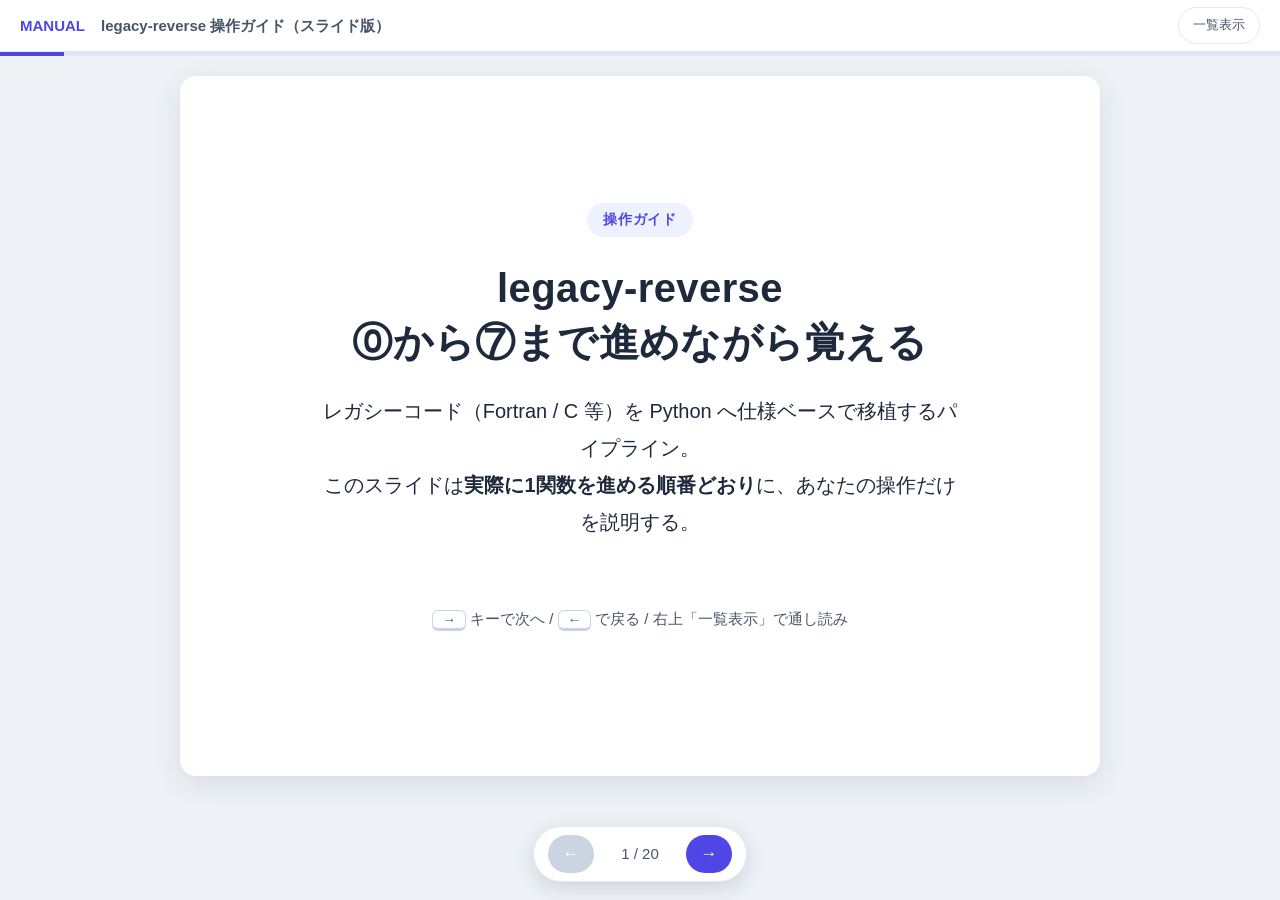
==== legacy-reverse/slides/index.html @ 71d20955 "legacy-reverse: CLI に pipeline.py run を追加（①〜⑤を工程横断で無人実行） ブラウザ「連続実行」の CLI 版。サーバを立てずに夜間実行できる。  - 対象選定・" ====
<!DOCTYPE html>
<html lang="ja">
<head>
<meta charset="utf-8">
<meta name="viewport" content="width=device-width, initial-scale=1">
<title>legacy-reverse 操作ガイド — ⓪から⑦まで進めながら覚える</title>
<link rel="stylesheet" href="assets/style.css">
<style>
  .shot { max-width: 100%; max-height: 46vh; display: block; margin: 12px auto 4px;
          border: 1px solid #e2e8f0; border-radius: 8px; box-shadow: 0 2px 8px rgba(15,23,42,.08); }
  .shot-cap { text-align: center; font-size: 13px; color: var(--ink-soft); margin: 0; }
  .you { border-left: 4px solid var(--accent); background: #fffbeb; padding: 12px 16px;
         border-radius: 0 8px 8px 0; margin: 14px 0; }
  .you b:first-child { color: var(--accent); }
</style>
</head>
<body>
<header class="topbar">
  <a href="../MANUAL.html">MANUAL</a>
  <span class="deck-title">legacy-reverse 操作ガイド（スライド版）</span>
  <button id="modeToggle">一覧表示</button>
</header>
<div class="progress"><div id="bar"></div></div>

<main>

<!-- 1 -->
<section class="slide title-slide">
  <span class="chip" style="align-self:center">操作ガイド</span>
  <h1>legacy-reverse<br>⓪から⑦まで進めながら覚える</h1>
  <p class="lead">レガシーコード（Fortran / C 等）を Python へ仕様ベースで移植するパイプライン。<br>
  このスライドは<strong>実際に1関数を進める順番どおり</strong>に、あなたの操作だけを説明する。</p>
  <p class="hint"><kbd>→</kbd> キーで次へ / <kbd>←</kbd> で戻る / 右上「一覧表示」で通し読み</p>
</section>

<!-- 2 -->
<section class="slide">
  <h2>全体像 — あなたの仕事は4つだけ</h2>
  <div class="flow">
    <div class="box">⓪ 解析<small>関数リスト</small></div>
    <div class="arrow">→</div>
    <div class="box">① 仕様書<small>人がOK</small></div>
    <div class="arrow">→</div>
    <div class="box">② テスト仕様<small>人が承認</small></div>
    <div class="arrow">→</div>
    <div class="box">③ テストコード</div>
    <div class="arrow">→</div>
    <div class="box">④ 実装</div>
    <div class="arrow">→</div>
    <div class="box alt">⑤ テスト<small>突き合わせ</small></div>
  </div>
  <p style="text-align:center; margin:6px 0">…全関数が終わったら → ⑥ 完了検証 → ⑦ 分析・改善</p>
  <table>
    <tr><th>あなたの仕事</th><th>具体的には</th></tr>
    <tr><td>トリガを引く</td><td>フェーズを起動する（チャットのコマンド、または画面のボタン）</td></tr>
    <tr><td>質問に答える</td><td>ISSUE（仮説＋Yes/No形式）に回答する</td></tr>
    <tr><td>承認する</td><td>①の仕様書・②のテスト仕様に OK を出す</td></tr>
    <tr><td>裁定する</td><td>⑤でテストが落ちたとき原因の種類を決める</td></tr>
  </table>
  <p class="note">役割分担: <strong>AIが書く、機械（スクリプト）が検証する、人が決める。</strong>
  コードや文書をあなたが直接書く必要は基本ない。
  <strong>4つとも、チャットでもブラウザでもできる。</strong></p>
  <div class="warn"><strong>前提: レガシーを動かせる環境は無くてよい。</strong>
  「レガシーを実行して出力を突き合わせる」方式ではありません。正しさは
  <strong>(1) 人が仕様書をレビューして確定する</strong>ことと、
  <strong>(2) その仕様書だけから独立に作ったテストと実装が⑤で一致する</strong>ことで担保します。
  つまり<strong>最終品質の上限は①のレビュー品質</strong>です。</div>
</section>

<!-- 3 -->
<section class="slide">
  <h2>セットアップ① — 用意するものと skill の配置</h2>
  <table>
    <tr><th>必要なもの</th><th>確認</th></tr>
    <tr><td><strong>Claude Code の CLI が PATH に</strong></td><td><code>claude --version</code>（ボタン実行も無人バッチも裏でこれを呼ぶ）</td></tr>
    <tr><td>Python 3.10 以上</td><td><code>python --version</code></td></tr>
    <tr><td>移植先が git 管理下</td><td><code>git status</code></td></tr>
  </table>
  <p><strong>skill のコピー（cwd は skills リポジトリの中）:</strong></p>
  <pre><code>cd &lt;skills&gt;                                    # このリポジトリを clone した場所
cp -r legacy-reverse          &lt;project&gt;/.claude/skills/
cp -r legacy-reverse/skills/* &lt;project&gt;/.claude/skills/</code></pre>
  <p class="note">2行必要です。1行目が skill 本体一式、2行目はフェーズ別 skill を
  <code>.claude/skills/</code> の<strong>直下</strong>にも置くため（Claude Code はここを見て
  <code>/legacy-1-spec</code> を認識する）。中身が重複しますが、これで正しい状態です。</p>
  <div class="point">以降このスライドでは <code>&lt;LR&gt;</code> =
  <strong><code>&lt;project&gt;/.claude/skills/legacy-reverse</code></strong>（コピー先）を指します。
  コマンドは断りがなければ <code>&lt;project&gt;</code> の中で実行します。</div>
</section>

<!-- 3b -->
<section class="slide">
  <h2>セットアップ② — hook・MCP・ツール類</h2>
  <p><strong>1. hook を登録（必須）</strong> —
    <code>&lt;LR&gt;/hooks/settings-example.json</code> の内容を
    <code>&lt;project&gt;/.claude/settings.json</code> へマージ。<strong>2本入っています</strong>:</p>
  <ul style="margin:4px 0 10px">
    <li><code>guard_tests.py</code> — 「AIがテストを書き換えて通す」事故を防ぐ</li>
    <li><code>guard_json.py</code> — 「AIが関数リスト(JSON)を壊してバッチが止まる」事故を防ぐ</li>
  </ul>
  <p><strong>2. MCP サーバを登録（推奨）</strong> — MCP は AI に外部プログラムを「道具」として
  渡す仕組み。登録すると<strong>実行のたびに出る許可ダイアログが減り</strong>、失敗も減ります
  （未登録でも動作は同じ）。<code>&lt;project&gt;/.mcp.json</code> を作って:</p>
  <pre><code>{
  "mcpServers": {
    "legacy-reverse": {
      "command": "python",
      "args": ["C:/work_space/skills/mcp-servers/legacy-reverse-mcp/server.py"]
    }
  }
}</code></pre>
  <p class="note">パスは <code>&lt;skills&gt;</code> の<strong>絶対パス</strong>に置き換えてください
  （上は例）。ここだけコピー先ではなく<strong>元のリポジトリ</strong>を指すので、
  セットアップ後もリポジトリを消さないでください。</p>
  <p><strong>3. ツール類</strong> — <strong>Quarto</strong>（進捗サイトの生成に必要。
  quarto.org のインストーラで入れる。<code>quarto --version</code> が通ればOK）と
  <code>pip install pytest sphinx sphinx-rtd-theme</code>。</p>
  <p class="note">管理者権限を使いたくなければ
  <code>python &lt;skills&gt;/quarto-typst-pdf/scripts/qtpdf.py install</code> でポータブル導入も可。
  合本PDFまで出すなら、あとで <code>quarto-typst-pdf/</code> も
  <code>.claude/skills/</code> にコピーします（HTMLだけなら不要）。</p>
  <div class="point">準備ができたら Claude Code を開き直して <code>/legacy-reverse</code> と打つ。
  セットアップ状態を確認して、次にやることを案内してくれる。</div>
</section>

<!-- 4 -->
<section class="slide">
  <h2>⓪ 解析 — 関数リストを作る</h2>
  <pre><code>/legacy-0-analyze</code></pre>
  <div class="you"><b>あなたがやること:</b> ヒアリングに答える。
    <ul style="margin:6px 0 0">
      <li>レガシーコードの場所と言語 / 新しいパッケージ名</li>
      <li>型対応表（例: <code>REAL*8</code>→<code>float</code>）と命名規則 →
        規約（conventions.md）として提示されるので <strong>OK を出す</strong></li>
    </ul>
  </div>
  <p>関数の列挙そのものは <strong>静的解析プログラムが機械抽出</strong>する（Fortran / C）。
  引数・COMMON・呼び出し関係・外部ファイルまで自動で、AIは説明の充填だけを行う。</p>
  <ul>
    <li><strong>完了のサイン</strong>: 関数一覧（functions.json）と WBS サイトができ、
      関数数・循環の有無・推奨着手順が報告される</li>
    <li>数え漏れは2系統カウントの突合で機械検知。不明点は ISSUE としてあなたに来る</li>
    <li><strong>途中でやり直しても安全</strong>: 再実行はマージ動作（関数IDは変わらない）</li>
    <li>Fortran と C が混在していても、両方の抽出器が同じリストにマージする
      （呼び出し関係も言語をまたいで自動でつながる）</li>
  </ul>
</section>

<!-- 5 -->
<section class="slide">
  <h2>WBS — 進捗のホーム画面</h2>
  <p>⓪が終わると HTML の進捗サイトができる。以後、全フェーズの最後に自動更新される。
  <strong>プロジェクトルートで</strong>次を実行するとブラウザが開く:</p>
  <pre><code>python &lt;LR&gt;/scripts/serve_site.py --root .
# &lt;LR&gt; = &lt;project&gt;/.claude/skills/legacy-reverse</code></pre>
  <img class="shot" src="../assets/manual/wbs.png" alt="WBS">
  <p class="shot-cap">トップ = 進捗サマリ・あなたへの質問（Open ISSUES）・関数一覧・コールグラフ</p>
  <table>
    <tr><th>記号</th><th>意味</th><th>あなたの対応</th></tr>
    <tr><td>✅ / ▲ / ☐</td><td>完了 / 作業中（承認前） / 未着手</td><td>▲ は承認する</td></tr>
    <tr><td>⛔</td><td>裁定待ちで<strong>止まっている</strong></td><td><strong>ISSUE に回答する（最優先）</strong></td></tr>
    <tr><td>⚠</td><td>要再確認。3種類ある（①改訂で②が古い／freeze後にテストが変わった／②の期待値が未確定）</td><td>該当欄に理由が出るので、それに従う</td></tr>
    <tr><td>❌</td><td>機械レビューNG</td><td>AIの自己修正を待つ（❌のままでは承認できない）</td></tr>
  </table>
  <p class="note">URL（<code>http://127.0.0.1:8xxx/</code>）は<strong>プロジェクトごとに固定</strong>なので
  ブックマークできる。自分のPCの中だけで配信され、社内LANにも出ない。
  ナビバーから ドメイン知識 / 規約 / ⑥完了検証 / ⑦分析 / 新コード詳細(API) /
  <strong>バッチ状況</strong> / <strong>マニュアル</strong>（この操作ガイドの詳説版）へ。</p>
</section>

<!-- 6 -->
<section class="slide">
  <h2>チャットに戻らなくていい — 画面だけで完結する</h2>
  <p>このサイトは<strong>進捗を眺めるだけの画面ではない</strong>。
  関数の仕様書ページが「その関数のホーム」になっていて、
  <strong>そのときに可能な操作が1つだけ</strong>ボタンとして出る。</p>
  <table>
    <tr><th>関数の状態</th><th>仕様書ページに出るもの</th></tr>
    <tr><td>①がまだ無い</td><td>「①を実行する」ボタン</td></tr>
    <tr><td>①が draft（承認待ち）</td><td><strong>承認ウィジェット</strong>（承認する / 修正依頼…）</td></tr>
    <tr><td>①が OK・②がまだ</td><td>「②を実行する」ボタン（以降 ③④⑤ と自動で切り替わる）</td></tr>
    <tr><td>⑤が ⛔（裁定待ち）</td><td><strong>裁定ウィジェット</strong>（ISSUEの質問＋回答欄）</td></tr>
  </table>
  <div class="point"><strong>「承認する」は機械レビューがNGの間は押せない。</strong>
  しかも押せたとしても、サーバ側でもう一度検証してから確定する
  ——「NG付きの成果物は承認できない」を見た目ではなく仕組みで守っている。</div>
  <p class="note">チャットのコマンド（<code>/legacy-1-spec F-0001</code>）は今までどおり使える。
  ボタンは<strong>置き換えではなく追加の入口</strong>で、実行される中身は同じ。</p>
</section>

<!-- 7 -->
<section class="slide">
  <h2>① 関数仕様書 — 最初の承認ゲート</h2>
  <pre><code>/legacy-1-spec F-0001</code></pre>
  <p>AIがレガシー原文を読み、仕様書を書く。各項目には
  <strong>Confidence</strong>（🟢確認済 / 🟡推測 / 🔴仮定）と根拠の行番号が付く。</p>
  <img class="shot" src="../assets/manual/spec.png" alt="関数仕様書">
  <div class="you"><b>あなたがやること:</b> レビューして「OK」と返す（→ reviewed になる）。
    🟡🔴の質問には Yes/No で答える。答えられなければ「保留」でよい（ISSUEとして残る）。</div>
  <div class="point">提示される仕様書は<strong>機械レビュー通過済み</strong>:
    引用行の実在・記入漏れ・根拠なし🟢は機械が先に落としている。
    あなたは「<strong>意味が正しいか</strong>」だけを見ればよい。</div>
  <p class="note">1件ずつが面倒なら「<code>仕様書をまとめて10件進めて</code>」——
  AIが連続で draft 化し、次のページの<strong>一斉レビュー表</strong>にまとめて並べてくれる。
  draft の書き直しは何度でも頼める。</p>
</section>

<!-- 8 -->
<section class="slide">
  <h2>一斉レビュー表 — まとめて承認する</h2>
  <p>draft になった仕様書が1枚の表に並ぶ（WBS の「要対応」からリンク）。</p>
  <img class="shot" src="../assets/manual/spec-review.png" alt="一斉レビュー表" style="max-height:40vh">
  <ul>
    <li><strong>並び順が優先度</strong>: 上から「そのまま承認できる」→「ISSUE がある」→
      「AI修正待ち」。判断が要らないものから片付けられる</li>
    <li><strong>チップと検索</strong>で絞り込める。「承認できる 9」の数字がそのまま残作業量</li>
    <li><strong>各行の「承認」「修正依頼…」でその場で完結</strong>。
      関数名リンクから全文を読んでから決めてもよい</li>
    <li>❌の行は「AI修正待ち」と出るだけでボタンが出ない
      （＝<strong>機械NGのものは人が承認できない</strong>）</li>
  </ul>
  <p class="note">チャットで「<code>全部OK</code>」「<code>F-0003 は修正: 端数処理が書かれていない</code>」
  と返す従来のやり方も、そのまま使える。</p>
</section>

<!-- 9 -->
<section class="slide">
  <h2>全件を回す — 無人バッチ実行（機械がエージェントを回す）</h2>
  <p>数百〜2000件はチャットで回さない。<strong>無人ドライバ</strong>が
  1関数ごとに新しい headless Claude（<code>claude -p "/legacy-1-spec F-xxxx"</code>）を
  起動して回す——トークン上限に依存せず、夜間に放置できる。</p>
  <pre><code>python &lt;LR&gt;/scripts/pipeline.py spec --root . --dry-run   # まず対象と実行内容を確認
python &lt;LR&gt;/scripts/pipeline.py spec --root .             # 全件 draft まで無人実行
python &lt;LR&gt;/scripts/pipeline.py spec --root .             # 中断後も同じコマンドで再開</code></pre>
  <ul>
    <li>各関数の完了は AI の申告でなく<strong>ファイル状態で契約検証</strong>
      （draft 化＋機械レビュー NG ゼロ）。NG はリトライ→スキップ記録</li>
    <li>レートリミット・利用枠上限は失敗に数えず<strong>待って自動再開</strong>
      （夜間の利用枠リセットを人手なしで跨ぐ）。連続3件失敗は環境異常として停止</li>
    <li>Ctrl-C・電源断はどこでも安全。10件ごとに WBS と一斉レビュー表が自動更新</li>
  </ul>
  <div class="you"><b>あなたがやること:</b> 事前に<strong>ツールの実行許可を通しておく</strong>
    （headless = 画面なしの <code>claude</code> は許可ダイアログに答えられないので、
    そこで止まると朝まで無駄になる）。方法は2つ:
    <ul style="margin:6px 0 0">
      <li><code>&lt;project&gt;/.claude/settings.json</code> の <code>permissions.allow</code> に
        <code>Read</code> / <code>Write</code> / <code>Edit</code> / <code>Bash</code> を許可しておく</li>
      <li>信頼できる閉じた環境なら <code>--skip-permissions</code> を付けて起動する
        （共有マシンでは使わない）</li>
    </ul>
    夜に起動して寝る → 翌朝 <strong>一斉レビュー表</strong>を見て承認するだけ。</div>
  <p class="note"><code>spec</code> は①専用。<strong>②以降も含めて回すなら
  <code>pipeline.py run</code></strong>（ブラウザの「連続実行」と同じ走査・⭐優先も反映）か、
  次ページの「連続実行」を使う。／ <code>claude</code> が見つからないと言われたら
  <code>(Get-Command claude).Source</code> で実体パスを調べて
  <code>--claude-cmd "&lt;パス&gt;"</code> で明示する。</p>
</section>

<!-- 10 -->
<section class="slide">
  <h2>バッチ実行状況ページ — 連続実行の運転席</h2>
  <p>ナビバーの「バッチ状況」（<code>/pipeline.html</code>）。
  <strong>眺める画面ではなく運転する画面</strong>で、2.5秒ごとに自動更新される。</p>
  <img class="shot" src="../assets/manual/batch.png" alt="バッチ実行状況ページ" style="max-height:44vh">
  <table>
    <tr><th>場所</th><th>できること</th></tr>
    <tr><td>上段「連続実行」</td><td>件数を選んで<strong>開始</strong>。①〜⑤を工程横断で自動で回す（承認待ちはスキップ）</td></tr>
    <tr><td>実行中カード</td><td>いま何をしているか。バーが黄・赤になったら<strong>長引いている</strong>合図。<strong>この件だけスキップ</strong>もできる</td></tr>
    <tr><td>残タスク（左）</td><td><strong>実行順</strong>に並ぶ。検索して<strong>⭐優先</strong>を押すと次に割り込む</td></tr>
    <tr><td>「人待ち」タブ</td><td>承認待ち・裁定待ちが集まる。<strong>ここから直接 承認・修正依頼・裁定</strong>できる</td></tr>
    <tr><td>結果（右）</td><td>失敗の理由が開いた状態で読める。応答ログ・再実行もこの行から</td></tr>
  </table>
  <div class="point">連続実行は承認待ちを飛ばして進むので、<strong>「人待ち」があなたのボトルネック</strong>。
  回しながらこの画面で承認していけば、止まらずに進む。</div>
</section>

<!-- 11 -->
<section class="slide">
  <h2>ISSUE の答え方 — 白紙の質問は来ない</h2>
  <p>AIが判断に迷うと ISSUE を起票する。必ず<strong>「仮説＋Yes/Noで答えられる問い」</strong>の形。</p>
  <img class="shot" src="../assets/manual/issue.png" alt="ISSUE">
  <ul>
    <li><strong>答え方は3通り、どれでも同じ</strong>:
      チャットで答える / ISSUE ファイルの「回答（人が記入）」欄に書く /
      画面の裁定ウィジェットに書く</li>
    <li>回答はドメイン知識集（domain-knowledge.md）に転記され、<strong>同じ質問は二度と来ない</strong></li>
    <li>未回答の ISSUE は WBS の最上部に出続ける。急がなくてよいが、
      ⛔ が付いた関数はあなたの回答待ちで止まっている</li>
  </ul>
</section>

<!-- 12 -->
<section class="slide">
  <h2>② テスト仕様書 — 2つ目の承認ゲート</h2>
  <pre><code>/legacy-2-testspec F-0001</code></pre>
  <p>AIが「①の仕様書<strong>だけ</strong>」からテストケースを設計する
  （レガシー原文は見ない = クリーンルーム）。</p>
  <div class="you"><b>あなたがやること:</b>
    <ul style="margin:6px 0 0">
      <li>ケース一覧（正常系・境界値・異常系…）と質問一覧を見る</li>
      <li>期待値が決められないケース（⚠未確定）の質問に答える</li>
      <li>問題なければ「OK」→ approved になる（<strong>⚠未確定が残ったままの承認は機械が拒否</strong>）</li>
    </ul>
  </div>
  <p class="note">「全🟢仕様項目にテストがあるか」「①に無い仕様IDをでっち上げていないか」は
  トレーサビリティ突合で機械検証済み。あなたは期待値の妥当性だけを見る。</p>
</section>

<!-- 13 -->
<section class="slide">
  <h2>③ テストコード / ④ 実装 — 見守りフェーズ</h2>
  <pre><code>/legacy-3-testcode F-0001
/legacy-4-impl     F-0001</code></pre>
  <p>この2つは基本的に<strong>見守るだけ</strong>。それぞれ独立に作られる:</p>
  <div class="flow">
    <div class="box">③ テストコード<small>入力は「②＋規約」だけ</small></div>
    <div class="arrow">⇄<small>互いを見ない</small></div>
    <div class="box">④ 実装<small>入力は「①＋規約」だけ</small></div>
  </div>
  <ul>
    <li>③完了時にテストは <strong>freeze</strong>（ハッシュ記録）。以後の改変は hook が拒否し、
      変更されれば WBS に ⚠ が出る</li>
    <li>④の<strong>スタブ（空実装・TODO）は機械検知</strong>されるので「実装したふり」はできない</li>
    <li>④が「①だけでは実装を決められない」と気づくと <strong>spec-gap ISSUE</strong> を起票して停止する
      → あなたは ISSUE に答えて①の改訂を指示するだけ（伝搬は自動検知）</li>
  </ul>
</section>

<!-- 14 -->
<section class="slide">
  <h2>⑤ テスト — 独立に作った両者を突き合わせる</h2>
  <pre><code>/legacy-5-test F-0001</code></pre>
  <img class="shot" src="../assets/manual/test-result.png" alt="テスト結果報告書">
  <p><strong>pass</strong> なら完了（WBS が ✅ になる）。<strong>fail</strong> のときだけ、あなたの出番:</p>
  <table>
    <tr><th>分類</th><th>原因</th><th>あなたの操作</th></tr>
    <tr><td>(a) 実装バグ</td><td>実装が①を満たしていない</td><td><strong>何もしない</strong>（AIが修正→再実行を自走）</td></tr>
    <tr><td>(b) テストのバグ</td><td>③が②とズレている</td><td>ISSUE の証拠を見て承認 → ③再生成</td></tr>
    <tr><td>(c) 仕様が誤り</td><td>②①自体が間違い</td><td>ISSUE で裁定 → ①改訂を指示</td></tr>
  </table>
  <p class="note">(b)(c) をAIが勝手にやることはない（テスト改変は hook が物理的に拒否）。</p>
</section>

<!-- 15 -->
<section class="slide">
  <h2>⑤ で ⛔ が出たら — 裁定して再開する</h2>
  <p>(a) の自動修正ループは<strong>3回で自動停止</strong>し、WBS に ⛔ と triage ISSUE が出る。
  AIの失敗分析（何を試し、なぜ駄目で、(a)/(b)/(c) のどれと考えるか）が書かれている。</p>
  <table>
    <tr><th>やり方</th><th>手順</th></tr>
    <tr><td><strong>ブラウザ</strong>（おすすめ）</td>
        <td>仕様書ページ（またはバッチ画面の「人待ち」）に ISSUE の質問がそのまま出る。
            <strong>回答を書いて送るだけ</strong>で、記録・アンブロックまで自動。
            そのあと出る「⑤を実行する」ボタンで再テスト</td></tr>
    <tr><td>チャット</td>
        <td>① 回答する → ②「<code>F-0001 をアンブロックして</code>」→
            ③ <code>/legacy-5-test F-0001</code> を再トリガ</td></tr>
  </table>
  <div class="warn">⛔ はあなたの回答待ちで完全に止まっている状態。
  WBS の「要対応」とバッチ画面の「人待ち」に出続けるので、見かけたら最優先で裁定する。</div>
</section>

<!-- 16 -->
<section class="slide">
  <h2>関数のループを回す — 次はどの関数？</h2>
  <p>1関数が ✅ になったら、次の関数で ①→⑤ を繰り返す。順番は迷わなくてよい:</p>
  <ul>
    <li>WBS の「次の一手」（依存の葉から並ぶ推奨着手順）に従う</li>
    <li>バッチ画面の「残タスク」がそのまま実行順（⭐で割り込める）</li>
    <li>チャットなら <code>/legacy-reverse</code> と打てば次の一手を提案してくる</li>
  </ul>
  <img class="shot" src="../assets/manual/wbs-large.png" alt="大規模WBSダッシュボード">
  <p class="shot-cap">数百〜2000関数の大規模でも、トップは「要対応・次の一手・ファイル別進捗」のダッシュボード（300関数の例）</p>
  <div class="point"><strong>中断・再開も同じ操作。</strong>セッションが切れても日をまたいでも、
  <code>/legacy-reverse</code> と打つだけ。進捗はすべてファイル側にあり、1からやり直しにはならない。</div>
</section>

<!-- 17 -->
<section class="slide">
  <h2>⑥ 完了検証 — 全関数が終わったら1回</h2>
  <pre><code>/legacy-6-check</code></pre>
  <ul>
    <li>全関数の ①〜⑤・ハッシュ連鎖・open ISSUE ゼロ・実装率100% を機械検証し、
      ①②の根拠引用とトレーサビリティも総点検する</li>
    <li><strong>fail</strong>: 「どの関数の何が足りないか」の作業リストが出る →
      該当フェーズのコマンドで埋める（⑥の中で直すことはしない）</li>
    <li><strong>pass</strong>: 最終成果物が出る — WBS/仕様書のHTMLサイト、
      関数仕様書・テスト仕様書・テスト結果報告書の3冊のPDF、API詳細（Sphinx）</li>
  </ul>
  <div class="point">WBS トップのボタンからも実行できる（LLMを使わないので数十秒）。
  ただし<strong>全関数の⑤が終わるまでボタンは出ない</strong>——
  時期が来ていない操作は最初から見せない作りになっている。</div>
</section>

<!-- 18 -->
<section class="slide">
  <h2>⑦ 分析・改善 — テスト資産を安全網に</h2>
  <pre><code>/legacy-7-analyze</code></pre>
  <p>移植完了後の高速化・リファクタリング。1施策 = 1票 = 1イタレーション。</p>
  <div class="you"><b>あなたがやること:</b>
    <ul style="margin:6px 0 0">
      <li><strong>代表ワークロード（実データ規模の入力）を用意する</strong> — 計測の質が決まる。
        プロジェクトルートに <code>bench.py</code> を置き、<strong>引数なしで
        <code>python bench.py</code> を実行すると代表的な処理が一通り走る</strong>ように書く
        （数十秒〜数分で終わる規模が扱いやすい）。無ければテスト負荷でのスモーク計測になる</li>
      <li>施策票（目的・成功基準 baseline→目標）を<strong>承認する</strong></li>
    </ul>
  </div>
  <ul>
    <li>まず機械が計測する（cProfile / radon / ruff / bandit / pip-audit）。
      <strong>AIはその実測値だけを見て提案する</strong>——計測なしの提案は出ない</li>
    <li>適用は「テスト全pass維持」が絶対条件（挙動保存）。達成状況は WBS の
      ⑦表で ✅/❌/— がトレースできる</li>
  </ul>
  <img class="shot" src="../assets/manual/improvement.png" alt="施策票" style="max-height:32vh">
</section>

<!-- 19 -->
<section class="slide">
  <h2>まとめ — 覚えるのはこれだけ</h2>
  <table>
    <tr><th>場面</th><th>操作</th></tr>
    <tr><td>迷ったら・再開するとき</td><td><code>/legacy-reverse</code>（状況と次の一手を教えてくれる）</td></tr>
    <tr><td>フェーズを進める</td><td><code>/legacy-0-analyze</code> 〜 <code>/legacy-7-analyze</code> ＋ 関数ID<br>
        （または画面のボタン・バッチ画面の「連続実行」）</td></tr>
    <tr><td>質問（ISSUE）が来たら</td><td>Yes/No で答える（チャット / 回答欄 / 画面のウィジェット）</td></tr>
    <tr><td>まとめて承認する</td><td>一斉レビュー表の各行で「承認」</td></tr>
    <tr><td>⛔ を見つけたら</td><td>裁定ウィジェットに回答 → 出てくる「⑤を実行する」を押す</td></tr>
    <tr><td>画面を開く</td><td><code>python &lt;LR&gt;/scripts/serve_site.py --root .</code></td></tr>
  </table>
  <p class="note"><code>&lt;LR&gt;</code> = <code>&lt;project&gt;/.claude/skills/legacy-reverse</code>。
  コマンドはプロジェクトルートで実行する。</p>
  <ul style="margin-top:12px">
    <li>コマンド即引き: <a href="../QUICKREF.md" style="color:var(--accent)">QUICKREF.md</a>（1枚・テキスト）</li>
    <li>背景・トラブル対処の詳説: <a href="../MANUAL.html" style="color:var(--accent)">MANUAL.html</a>（ブラウザで開ける）/ MANUAL.pdf</li>
  </ul>
  <div class="point">原則をひとつだけ覚えるなら:
  <strong>AIが書く、機械が検証する、あなたが決める。</strong>
  あなたのOKなしに仕様は確定しないし、機械の検証なしにあなたへ届かない。</div>
</section>

</main>

<footer class="nav">
  <button id="prev">←</button>
  <span class="counter" id="counter"></span>
  <button id="next">→</button>
</footer>
<script src="assets/deck.js"></script>
</body>
</html>
---- legacy-reverse/slides/assets/style.css ----
/* MCP & Skills 学習教材 — 紙芝居スタイル共通CSS(外部依存なし) */

:root {
  --ink: #1e293b;
  --ink-soft: #475569;
  --bg: #eef2f7;
  --card: #ffffff;
  --accent: #4f46e5;
  --accent-soft: #eef2ff;
  --teal: #0d9488;
  --amber: #b45309;
  --amber-bg: #fffbeb;
  --green: #15803d;
  --green-bg: #f0fdf4;
  --blue: #1d4ed8;
  --blue-bg: #eff6ff;
  --code-bg: #0f172a;
  --code-ink: #e2e8f0;
  --line: #e2e8f0;
}

* { box-sizing: border-box; margin: 0; padding: 0; }

html, body { height: 100%; }

body {
  font-family: "Hiragino Sans", "Yu Gothic UI", "Meiryo", "Segoe UI", sans-serif;
  background: var(--bg);
  color: var(--ink);
  font-size: 18px;
  line-height: 1.85;
}

/* ---------- 上部バー ---------- */

.topbar {
  position: fixed;
  top: 0; left: 0; right: 0;
  height: 52px;
  display: flex;
  align-items: center;
  gap: 16px;
  padding: 0 20px;
  background: var(--card);
  border-bottom: 1px solid var(--line);
  z-index: 10;
}

.topbar a {
  color: var(--accent);
  text-decoration: none;
  font-weight: 600;
  font-size: 15px;
  white-space: nowrap;
}

.topbar a:hover { text-decoration: underline; }

.deck-title {
  font-weight: 700;
  font-size: 15px;
  color: var(--ink-soft);
  overflow: hidden;
  text-overflow: ellipsis;
  white-space: nowrap;
  flex: 1;
}

.topbar button {
  font: inherit;
  font-size: 13px;
  padding: 5px 14px;
  border: 1px solid var(--line);
  border-radius: 999px;
  background: var(--card);
  color: var(--ink-soft);
  cursor: pointer;
  white-space: nowrap;
}

.topbar button:hover { border-color: var(--accent); color: var(--accent); }

.progress {
  position: fixed;
  top: 52px; left: 0; right: 0;
  height: 4px;
  background: var(--line);
  z-index: 10;
}

.progress > div {
  height: 100%;
  width: 0;
  background: var(--accent);
  transition: width .25s ease;
}

/* ---------- スライド ---------- */

main { padding: 76px 16px 96px; }

.slide {
  display: none;
  max-width: 920px;
  margin: 0 auto;
  background: var(--card);
  border-radius: 16px;
  box-shadow: 0 8px 28px rgba(30, 41, 59, .10);
  padding: 44px 52px 48px;
  min-height: calc(100vh - 200px);
}

.slide.active { display: block; }

/* 一覧モード */
body.list-mode .slide {
  display: block;
  min-height: 0;
  margin-bottom: 28px;
}
body.list-mode .nav { display: none; }
body.list-mode .progress > div { width: 100% !important; }

/* ---------- タイポグラフィ ---------- */

.slide h1 {
  font-size: 40px;
  line-height: 1.35;
  margin: 24px 0 16px;
  letter-spacing: .01em;
}

.slide h2 {
  font-size: 27px;
  line-height: 1.4;
  padding-bottom: 12px;
  margin-bottom: 26px;
  border-bottom: 3px solid var(--accent);
}

.slide h3 {
  font-size: 20px;
  margin: 26px 0 10px;
  color: var(--accent);
}

.slide p, .slide li { color: var(--ink); }

.slide p { margin: 12px 0; }

.slide ul, .slide ol { margin: 12px 0 12px 26px; }

.slide li { margin: 7px 0; }

.slide li > ul { margin-top: 4px; margin-bottom: 4px; }

.lead {
  font-size: 20px;
  color: var(--ink-soft);
}

.chip {
  display: inline-block;
  font-size: 14px;
  font-weight: 700;
  color: var(--accent);
  background: var(--accent-soft);
  border-radius: 999px;
  padding: 4px 16px;
  letter-spacing: .05em;
}

strong { font-weight: 700; }

em { font-style: normal; background: linear-gradient(transparent 62%, #fde68a 62%); }

/* ---------- コード ---------- */

code {
  font-family: Consolas, "Courier New", monospace;
  font-size: .92em;
  background: #f1f5f9;
  border: 1px solid var(--line);
  border-radius: 6px;
  padding: 1px 7px;
  color: #be185d;
}

pre {
  background: var(--code-bg);
  color: var(--code-ink);
  border-radius: 12px;
  padding: 18px 22px;
  margin: 14px 0;
  overflow-x: auto;
  font-size: 15px;
  line-height: 1.7;
}

pre code {
  background: none;
  border: none;
  padding: 0;
  color: inherit;
  font-size: inherit;
}

pre .cm { color: #7dd3fc; }        /* コメント風の強調 */
pre .dim { color: #64748b; }       /* 出力・補足 */

.filename {
  display: inline-block;
  font-family: Consolas, monospace;
  font-size: 13px;
  background: #334155;
  color: #e2e8f0;
  border-radius: 8px 8px 0 0;
  padding: 4px 14px;
  margin-bottom: -14px;
  position: relative;
  z-index: 1;
}

/* ---------- 表 ---------- */

table {
  border-collapse: collapse;
  width: 100%;
  margin: 16px 0;
  font-size: 16.5px;
}

th, td {
  border: 1px solid var(--line);
  padding: 10px 16px;
  text-align: left;
  vertical-align: top;
}

th { background: var(--accent-soft); color: var(--ink); }

/* ---------- コールアウト ---------- */

.note, .warn, .point {
  border-radius: 10px;
  padding: 14px 20px;
  margin: 16px 0;
  font-size: 16.5px;
}

.note  { background: var(--blue-bg);  border-left: 5px solid var(--blue); }
.warn  { background: var(--amber-bg); border-left: 5px solid var(--amber); }
.point { background: var(--green-bg); border-left: 5px solid var(--green); }

.note::before, .warn::before, .point::before {
  display: block;
  font-weight: 700;
  font-size: 13.5px;
  letter-spacing: .08em;
  margin-bottom: 4px;
}

.note::before  { content: "NOTE";  color: var(--blue); }
.warn::before  { content: "注意";  color: var(--amber); }
.point::before { content: "ポイント"; color: var(--green); }

/* ---------- 図(ボックス+矢印) ---------- */

.flow {
  display: flex;
  align-items: center;
  justify-content: center;
  gap: 14px;
  flex-wrap: wrap;
  margin: 24px 0;
}

.flow .box {
  background: var(--accent-soft);
  border: 2px solid var(--accent);
  border-radius: 12px;
  padding: 14px 22px;
  text-align: center;
  font-weight: 700;
  line-height: 1.5;
}

.flow .box small {
  display: block;
  font-weight: 400;
  font-size: 13.5px;
  color: var(--ink-soft);
}

.flow .box.alt { background: #f0fdfa; border-color: var(--teal); }

.flow .arrow {
  font-size: 26px;
  color: var(--ink-soft);
  font-weight: 700;
}

.flow .arrow small {
  display: block;
  font-size: 12px;
  font-weight: 400;
  text-align: center;
}

/* ファイルツリー */
.tree {
  background: #f8fafc;
  border: 1px solid var(--line);
  border-radius: 12px;
  padding: 16px 22px;
  font-family: Consolas, monospace;
  font-size: 15px;
  line-height: 1.9;
  white-space: pre;
  overflow-x: auto;
  margin: 14px 0;
  color: var(--ink);
}

.tree b { color: var(--accent); }

/* ---------- キー・ナビ ---------- */

kbd {
  font-family: inherit;
  font-size: 13.5px;
  background: var(--card);
  border: 1px solid #cbd5e1;
  border-bottom-width: 3px;
  border-radius: 6px;
  padding: 1px 9px;
}

.nav {
  position: fixed;
  bottom: 18px;
  left: 50%;
  transform: translateX(-50%);
  display: flex;
  align-items: center;
  gap: 14px;
  background: var(--card);
  border: 1px solid var(--line);
  border-radius: 999px;
  padding: 8px 14px;
  box-shadow: 0 6px 20px rgba(30, 41, 59, .15);
  z-index: 10;
}

.nav button {
  font: inherit;
  font-size: 17px;
  width: 46px;
  height: 38px;
  border: none;
  border-radius: 999px;
  background: var(--accent);
  color: #fff;
  cursor: pointer;
}

.nav button:disabled { background: #cbd5e1; cursor: default; }

.nav .counter {
  font-size: 15px;
  color: var(--ink-soft);
  min-width: 64px;
  text-align: center;
  font-variant-numeric: tabular-nums;
}

/* ---------- タイトルスライド ---------- */

.title-slide {
  display: none;
  text-align: center;
}
.title-slide.active { display: flex; flex-direction: column; justify-content: center; }
body.list-mode .title-slide { display: flex; flex-direction: column; justify-content: center; }

.title-slide .lead { margin: 8px auto 28px; max-width: 640px; }

.title-slide .hint { color: var(--ink-soft); font-size: 15px; margin-top: 36px; }

/* ---------- 目次ページ(index.html) ---------- */

.home main { max-width: 960px; margin: 0 auto; padding: 40px 20px 80px; }

.home .hero {
  text-align: center;
  padding: 46px 0 20px;
}

.home .hero h1 { font-size: 38px; margin: 12px 0; }

.cards { display: grid; grid-template-columns: repeat(auto-fit, minmax(270px, 1fr)); gap: 18px; margin: 26px 0; }

.card {
  display: block;
  background: var(--card);
  border-radius: 14px;
  border: 1px solid var(--line);
  padding: 22px 24px;
  text-decoration: none;
  color: var(--ink);
  box-shadow: 0 4px 14px rgba(30,41,59,.06);
  transition: transform .12s ease, box-shadow .12s ease;
}

.card:hover { transform: translateY(-3px); box-shadow: 0 10px 24px rgba(30,41,59,.12); border-color: var(--accent); }

.card .step { font-size: 13px; font-weight: 700; color: var(--accent); letter-spacing: .06em; }

.card h3 { margin: 6px 0 8px; font-size: 20px; color: var(--ink); }

.card p { font-size: 15px; color: var(--ink-soft); line-height: 1.7; }

.card.disabled { opacity: .55; pointer-events: none; }

.home section.block {
  background: var(--card);
  border-radius: 14px;
  border: 1px solid var(--line);
  padding: 26px 30px;
  margin: 18px 0;
}

.home section.block h2 { font-size: 21px; border-bottom: 2px solid var(--accent); padding-bottom: 8px; margin-bottom: 14px; }

@media (max-width: 640px) {
  .slide { padding: 26px 20px 34px; }
  .slide h1 { font-size: 30px; }
  .slide h2 { font-size: 22px; }
  body { font-size: 16px; }
}

@media print {
  .topbar, .nav, .progress { display: none; }
  body, body.list-mode { background: #fff; }
  .slide { display: block; box-shadow: none; border: 1px solid var(--line); page-break-after: always; min-height: 0; margin-bottom: 20px; }
}
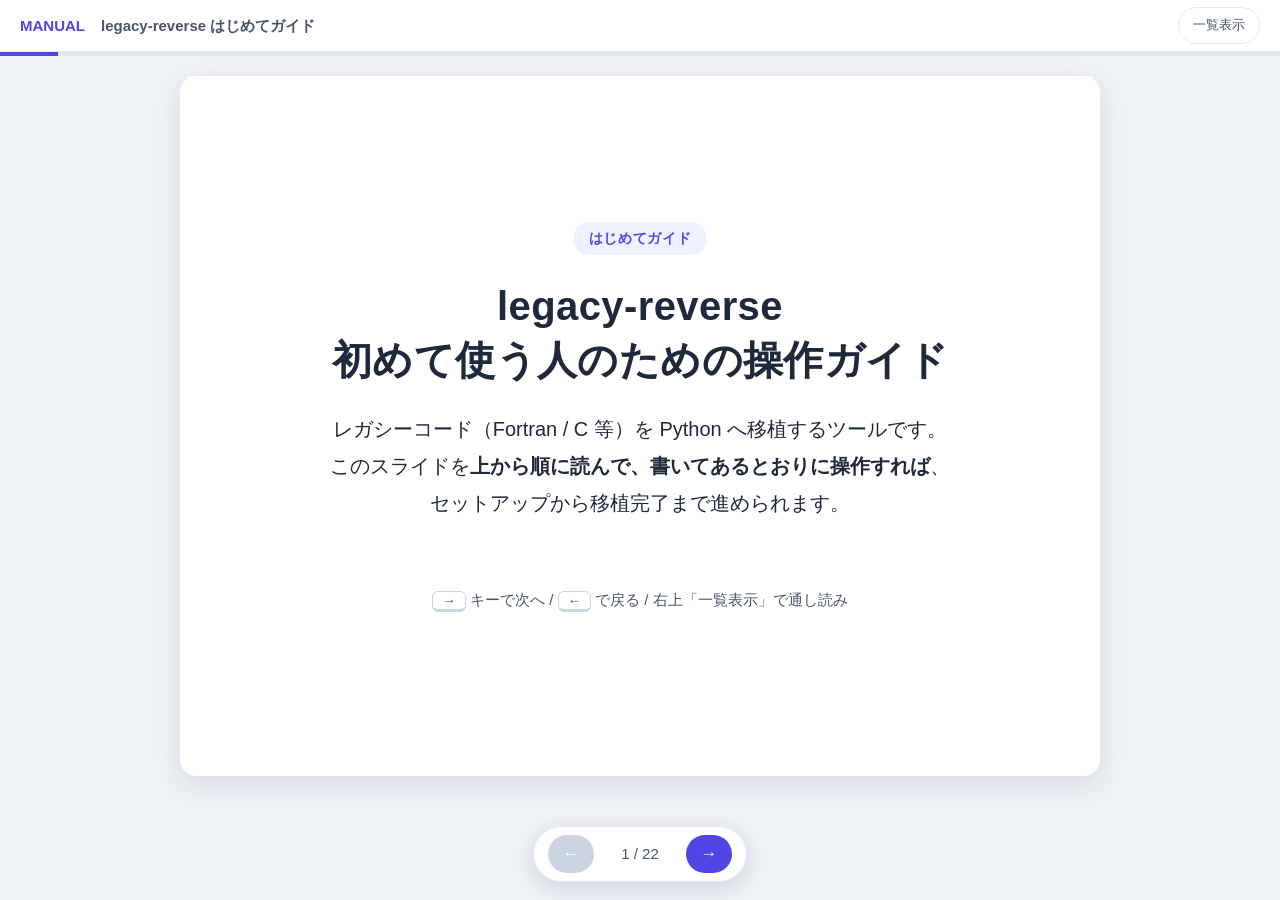
==== commit a1f76658: "アップデート" ====
--- a/legacy-reverse/slides/index.html
+++ b/legacy-reverse/slides/index.html
@@ -3,7 +3,7 @@
 <head>
 <meta charset="utf-8">
 <meta name="viewport" content="width=device-width, initial-scale=1">
-<title>legacy-reverse 操作ガイド — ⓪から⑦まで進めながら覚える</title>
+<title>legacy-reverse はじめてガイド — 初回セットアップから⑦まで</title>
 <link rel="stylesheet" href="assets/style.css">
 <style>
   .shot { max-width: 100%; max-height: 46vh; display: block; margin: 12px auto 4px;
@@ -12,12 +12,17 @@
   .you { border-left: 4px solid var(--accent); background: #fffbeb; padding: 12px 16px;
          border-radius: 0 8px 8px 0; margin: 14px 0; }
   .you b:first-child { color: var(--accent); }
+  ol.steps { margin: 8px 0; padding-left: 1.5em; }
+  ol.steps > li { margin: 6px 0; }
+  .done { border-left: 4px solid #16a34a; background: #f0fdf4; padding: 10px 16px;
+          border-radius: 0 8px 8px 0; margin: 14px 0; }
+  .done b:first-child { color: #16a34a; }
 </style>
 </head>
 <body>
 <header class="topbar">
   <a href="../MANUAL.html">MANUAL</a>
-  <span class="deck-title">legacy-reverse 操作ガイド（スライド版）</span>
+  <span class="deck-title">legacy-reverse はじめてガイド</span>
   <button id="modeToggle">一覧表示</button>
 </header>
 <div class="progress"><div id="bar"></div></div>
@@ -26,22 +31,28 @@
 
 <!-- 1 -->
 <section class="slide title-slide">
-  <span class="chip" style="align-self:center">操作ガイド</span>
-  <h1>legacy-reverse<br>⓪から⑦まで進めながら覚える</h1>
-  <p class="lead">レガシーコード（Fortran / C 等）を Python へ仕様ベースで移植するパイプライン。<br>
-  このスライドは<strong>実際に1関数を進める順番どおり</strong>に、あなたの操作だけを説明する。</p>
+  <span class="chip" style="align-self:center">はじめてガイド</span>
+  <h1>legacy-reverse<br>初めて使う人のための操作ガイド</h1>
+  <p class="lead">レガシーコード（Fortran / C 等）を Python へ移植するツールです。<br>
+  このスライドを<strong>上から順に読んで、書いてあるとおりに操作すれば</strong>、
+  セットアップから移植完了まで進められます。</p>
   <p class="hint"><kbd>→</kbd> キーで次へ / <kbd>←</kbd> で戻る / 右上「一覧表示」で通し読み</p>
 </section>
 
 <!-- 2 -->
 <section class="slide">
-  <h2>全体像 — あなたの仕事は4つだけ</h2>
+  <h2>これは何をするツール？ — 流れを1枚で</h2>
+  <p>レガシーを「読んで直接書き写す」のではなく、間に<strong>仕様書</strong>を挟みます。
+  仕様書から<strong>テストと実装を別々に</strong>作り、最後に突き合わせる——
+  一致すれば、仕様書どおりに移植できた証拠になります。</p>
   <div class="flow">
     <div class="box">⓪ 解析<small>関数リスト</small></div>
     <div class="arrow">→</div>
+    <div class="box">⓪.5 辞書<small>変数の意味</small></div>
+    <div class="arrow">→</div>
     <div class="box">① 仕様書<small>人がOK</small></div>
     <div class="arrow">→</div>
-    <div class="box">② テスト仕様<small>人が承認</small></div>
+    <div class="box">② テスト仕様<small>人がOK</small></div>
     <div class="arrow">→</div>
     <div class="box">③ テストコード</div>
     <div class="arrow">→</div>
@@ -49,32 +60,59 @@
     <div class="arrow">→</div>
     <div class="box alt">⑤ テスト<small>突き合わせ</small></div>
   </div>
-  <p style="text-align:center; margin:6px 0">…全関数が終わったら → ⑥ 完了検証 → ⑦ 分析・改善</p>
-  <table>
-    <tr><th>あなたの仕事</th><th>具体的には</th></tr>
-    <tr><td>トリガを引く</td><td>フェーズを起動する（チャットのコマンド、または画面のボタン）</td></tr>
-    <tr><td>質問に答える</td><td>ISSUE（仮説＋Yes/No形式）に回答する</td></tr>
-    <tr><td>承認する</td><td>①の仕様書・②のテスト仕様に OK を出す</td></tr>
-    <tr><td>裁定する</td><td>⑤でテストが落ちたとき原因の種類を決める</td></tr>
-  </table>
-  <p class="note">役割分担: <strong>AIが書く、機械（スクリプト）が検証する、人が決める。</strong>
-  コードや文書をあなたが直接書く必要は基本ない。
-  <strong>4つとも、チャットでもブラウザでもできる。</strong></p>
+  <p style="text-align:center; margin:6px 0">この ⓪→⑤ を関数ごとに繰り返し、
+  全関数が終わったら ⑥ 完了検証 → ⑦ 分析・改善</p>
   <div class="warn"><strong>前提: レガシーを動かせる環境は無くてよい。</strong>
-  「レガシーを実行して出力を突き合わせる」方式ではありません。正しさは
-  <strong>(1) 人が仕様書をレビューして確定する</strong>ことと、
-  <strong>(2) その仕様書だけから独立に作ったテストと実装が⑤で一致する</strong>ことで担保します。
-  つまり<strong>最終品質の上限は①のレビュー品質</strong>です。</div>
+  「レガシーを実行して出力を比べる」方式ではありません。正しさは
+  (1) 人が仕様書をレビューして確定すること、
+  (2) その仕様書だけから独立に作ったテストと実装が⑤で一致すること、で担保します。</div>
 </section>
 
 <!-- 3 -->
 <section class="slide">
+  <h2>あなたの仕事は4つだけ</h2>
+  <p>コードも文書も、あなたが直接書く必要は基本ありません。
+  <strong>AIが書く、機械（スクリプト）が検証する、あなたが決める</strong>——という分担です。</p>
+  <table>
+    <tr><th>あなたの仕事</th><th>具体的には</th><th>登場する場面</th></tr>
+    <tr><td>1. トリガを引く</td><td>フェーズを起動する（コマンドを打つ、またはボタンを押す）</td><td>各フェーズの最初</td></tr>
+    <tr><td>2. 質問に答える</td><td>AIからの質問（ISSUE。仮説＋Yes/No形式）に回答する</td><td>随時</td></tr>
+    <tr><td>3. 承認する</td><td>⓪.5の変数辞書・①の仕様書・②のテスト仕様に OK を出す</td><td>⓪.5・①・②</td></tr>
+    <tr><td>4. 裁定する</td><td>⑤でテストが落ちたとき、原因の種類を決める</td><td>⑤で fail のとき</td></tr>
+  </table>
+  <div class="point">あなたのOKなしに仕様は確定しません。逆に、機械の検証を通っていないものが
+  あなたのところへ届くこともありません（NG付きの成果物は承認ボタン自体が押せない作りです）。</div>
+  <p class="note"><strong>基本の運転モデル:</strong> フェーズごとに <strong>Python の無人バッチで
+  全件を流し、溜まったものをまとめて承認する</strong>、の繰り返しです（①を全件→まとめて承認→
+  ②を全件→…）。1件ずつ進めるのは、最初に流れを掴むお試しのときだけ。</p>
+</section>
+
+<!-- 4 -->
+<section class="slide">
+  <h2>操作の入口は2つ — ターミナルとブラウザ</h2>
+  <p>操作はどちらからでもできます。<strong>同じ操作にターミナルとブラウザの両方の入口</strong>があり、
+  中で実行されるものは同じです。好きな方だけ使っても、混ぜても構いません。</p>
+  <table>
+    <tr><th>やること</th><th>ターミナル</th><th>ブラウザ（進捗サイト）</th></tr>
+    <tr><td>フェーズを起動</td><td><code>/legacy-1-spec F-0001</code> 等のコマンド</td><td>仕様書ページの「①を実行する」ボタン</td></tr>
+    <tr><td>まとめて無人実行</td><td><code>pipeline.py run / spec / dict</code></td><td>バッチ状況ページの「連続実行」</td></tr>
+    <tr><td>実行順の割り込み</td><td><code>pipeline.py priority F-xxxx</code></td><td>残タスクの「⭐優先」ボタン</td></tr>
+    <tr><td>承認</td><td>チャットで「OK」／<code>variables.py approve</code></td><td>承認ウィジェット・一斉レビュー表</td></tr>
+    <tr><td>質問への回答・裁定</td><td>チャットで答える／ISSUEファイルに記入</td><td>裁定ウィジェット</td></tr>
+  </table>
+  <p class="note">このガイドでは基本を<strong>「Python の無人バッチで流して、ブラウザで
+  まとめて確認・承認する」</strong>という流れで説明します。ブラウザ画面（進捗サイト）の開き方は
+  ⓪が終わったところで出てきます。</p>
+</section>
+
+<!-- 5 -->
+<section class="slide">
   <h2>セットアップ① — 用意するものと skill の配置</h2>
   <table>
-    <tr><th>必要なもの</th><th>確認</th></tr>
+    <tr><th>必要なもの</th><th>確認コマンド</th></tr>
     <tr><td><strong>Claude Code の CLI が PATH に</strong></td><td><code>claude --version</code>（ボタン実行も無人バッチも裏でこれを呼ぶ）</td></tr>
     <tr><td>Python 3.10 以上</td><td><code>python --version</code></td></tr>
-    <tr><td>移植先が git 管理下</td><td><code>git status</code></td></tr>
+    <tr><td>移植先プロジェクトが git 管理下</td><td><code>git status</code></td></tr>
   </table>
   <p><strong>skill のコピー（cwd は skills リポジトリの中）:</strong></p>
   <pre><code>cd &lt;skills&gt;                                    # このリポジトリを clone した場所
@@ -88,7 +126,7 @@
   コマンドは断りがなければ <code>&lt;project&gt;</code> の中で実行します。</div>
 </section>
 
-<!-- 3b -->
+<!-- 6 -->
 <section class="slide">
   <h2>セットアップ② — hook・MCP・ツール類</h2>
   <p><strong>1. hook を登録（必須）</strong> —
@@ -119,154 +157,314 @@
   <code>python &lt;skills&gt;/quarto-typst-pdf/scripts/qtpdf.py install</code> でポータブル導入も可。
   合本PDFまで出すなら、あとで <code>quarto-typst-pdf/</code> も
   <code>.claude/skills/</code> にコピーします（HTMLだけなら不要）。</p>
+  <p><strong>4. 無人バッチの実行許可（重要）</strong> — このガイドの基本線である無人バッチは
+  許可ダイアログに答えられないため、先に許可を通しておきます。方法は2つ:</p>
+  <ul style="margin:4px 0 10px">
+    <li><code>&lt;project&gt;/.claude/settings.json</code> の <code>permissions.allow</code> に
+      <code>Read</code> / <code>Write</code> / <code>Edit</code> / <code>Bash</code> を許可しておく</li>
+    <li>信頼できる閉じた環境なら、バッチ起動時に <code>--skip-permissions</code> を付ける
+      （共有マシンでは使わない）</li>
+  </ul>
   <div class="point">準備ができたら Claude Code を開き直して <code>/legacy-reverse</code> と打つ。
-  セットアップ状態を確認して、次にやることを案内してくれる。</div>
-</section>
-
-<!-- 4 -->
+  セットアップ状態を確認して、次にやることを案内してくれる。
+  <strong>以後も、迷ったら・再開するときは、いつでも <code>/legacy-reverse</code>。</strong></div>
+</section>
+
+<!-- 7 -->
 <section class="slide">
   <h2>⓪ 解析 — 関数リストを作る</h2>
-  <pre><code>/legacy-0-analyze</code></pre>
-  <div class="you"><b>あなたがやること:</b> ヒアリングに答える。
-    <ul style="margin:6px 0 0">
-      <li>レガシーコードの場所と言語 / 新しいパッケージ名</li>
-      <li>型対応表（例: <code>REAL*8</code>→<code>float</code>）と命名規則 →
-        規約（conventions.md）として提示されるので <strong>OK を出す</strong></li>
-    </ul>
+  <ol class="steps">
+    <li><strong>打つ:</strong> <code>/legacy-0-analyze</code></li>
+    <li><strong>起きること:</strong> 静的解析プログラムがレガシーの全関数を機械抽出する
+      （Fortran / C。引数・COMMON・呼び出し関係・外部ファイルまで自動。AIは説明の充填だけ）</li>
+    <li><strong>あなたがやること:</strong> ヒアリングに答える
+      <ul style="margin:4px 0 0">
+        <li>レガシーコードの場所と言語、新しいパッケージ名</li>
+        <li>型対応表（例: <code>REAL*8</code>→<code>float</code>）、丸め・単位・日付などの
+          全体ルール → <strong>規約（conventions.md）として提示されるので OK を出す</strong></li>
+      </ul></li>
+    <li><strong>途中で聞かれること:</strong> 「0割をどう扱うか」（例外ポリシー。次ページ）と
+      「この略語は読めますか」（変数辞書の準備。次々ページ）</li>
+  </ol>
+  <div class="done"><b>完了のサイン:</b> 関数一覧（functions.json）と進捗サイトができ、
+  関数数・循環の有無・推奨着手順が報告される。最後に「次は <code>/legacy-0-dict</code>」と案内される。</div>
+  <p class="note">数え漏れは2系統カウントの突合で機械検知。不明点は ISSUE（質問）としてあなたに来る。
+  <strong>途中でやり直しても安全</strong>（再実行はマージ動作。関数IDは変わらない）。</p>
+</section>
+
+<!-- 8 -->
+<section class="slide">
+  <h2>⓪の途中で聞かれること — 例外ポリシー（0割の扱い）</h2>
+  <p>Fortran は0で割っても Inf（無限大）を作って走り続けますが、<strong>Python はそこで
+  止まります</strong>。平方根の負値・対数の0にも同じことが起きます。そのまま移植すると
+  動きが変わるので、<strong>①より先に扱いを決めます</strong>。</p>
+  <p><strong>検知は機械、決定はあなた。</strong>該当箇所は⓪が機械で洗い出し、
+  「0割が N 箇所あります。既定をどうしますか」と<strong>種類ごとにまとめて</strong>聞いてきます。
+  1箇所ずつではなく、<strong>種類ごとに1回答えれば全箇所に効きます</strong>。</p>
+  <table>
+    <tr><th>答え</th><th>意味</th><th>使いどころ</th></tr>
+    <tr><td><code>guard_raise</code></td><td>チェックして例外を出す</td>
+        <td><strong>迷ったらこれ</strong>。異常を握り潰さない</td></tr>
+    <tr><td><code>guard_value</code></td><td>代わりの値を返して続行</td>
+        <td>業務上「0のときは0扱い」等が決まっている場合（値も伝える）</td></tr>
+    <tr><td><code>legacy_preserve</code></td><td>Inf/NaN のまま流す（レガシー再現）</td>
+        <td>下流が Inf を前提にしている場合</td></tr>
+    <tr><td><code>detect_only</code></td><td>仕様書に書くだけ</td>
+        <td>実際には起こり得ないが記録は残したい場合</td></tr>
+    <tr><td><code>caller_guarantees</code></td><td>呼び出し元が保証している</td>
+        <td>なぜ保証されるのかも伝える（根拠が要る）</td></tr>
+  </table>
+  <div class="you"><b>あなたがやること:</b>「既定は <code>guard_raise</code>、
+    ただし F-0012 のここだけは呼び出し元が保証」のように答える
+    （<strong>個別の指定が全体の既定に勝つ</strong>）。答えは登録簿に記録され、二度と聞かれない。</div>
+</section>
+
+<!-- 8b -->
+<section class="slide">
+  <h2>作業範囲を決める — 「この Main に関わる範囲だけ」を指定できる</h2>
+  <p>①以降のバッチは、既定では<strong>全関数</strong>が対象です。メインルーチンが複数ある、
+  または main に大きな分岐があって<strong>系統ごとに別々に進めたい</strong>場合は、
+  <strong>フロー</strong>を定義すると「その Main から呼ばれて到達できる関数だけ」に絞れます。</p>
+  <div class="you"><b>あなたがやること:</b>
+    <ol class="steps" style="margin:6px 0 0">
+      <li>⓪の途中で「作業スコープを分けますか」と聞かれたら、<strong>Main（エントリ）の
+        関数IDと呼び名</strong>を答える（例:「F-0000 を『月次バッチ』、F-0031 を『日次』で」）。
+        聞かれなくても、後からいつでも次のコマンドで定義できる:
+        <pre style="margin:6px 0"><code>ledger flow add 月次バッチ --entry F-0000
+ledger flow list                        # 定義の確認</code></pre>
+        エントリは main そのものでなく「分岐先の代表サブルーチン」でもよい</li>
+      <li>以後のバッチに <strong><code>--flow 月次バッチ</code> を付けるだけ</strong>:
+        <pre style="margin:6px 0"><code>python &lt;LR&gt;/scripts/pipeline.py spec --root . --flow 月次バッチ</code></pre>
+        <code>spec</code> / <code>run</code> / <code>dict</code> すべてで使え、
+        「次の一手」も <code>ledger next --flow 月次バッチ</code> で絞れる</li>
+    </ol>
   </div>
-  <p>関数の列挙そのものは <strong>静的解析プログラムが機械抽出</strong>する（Fortran / C）。
-  引数・COMMON・呼び出し関係・外部ファイルまで自動で、AIは説明の充填だけを行う。</p>
   <ul>
-    <li><strong>完了のサイン</strong>: 関数一覧（functions.json）と WBS サイトができ、
-      関数数・循環の有無・推奨着手順が報告される</li>
-    <li>数え漏れは2系統カウントの突合で機械検知。不明点は ISSUE としてあなたに来る</li>
-    <li><strong>途中でやり直しても安全</strong>: 再実行はマージ動作（関数IDは変わらない）</li>
-    <li>Fortran と C が混在していても、両方の抽出器が同じリストにマージする
-      （呼び出し関係も言語をまたいで自動でつながる）</li>
-  </ul>
-</section>
-
-<!-- 5 -->
-<section class="slide">
-  <h2>WBS — 進捗のホーム画面</h2>
-  <p>⓪が終わると HTML の進捗サイトができる。以後、全フェーズの最後に自動更新される。
-  <strong>プロジェクトルートで</strong>次を実行するとブラウザが開く:</p>
-  <pre><code>python &lt;LR&gt;/scripts/serve_site.py --root .
-# &lt;LR&gt; = &lt;project&gt;/.claude/skills/legacy-reverse</code></pre>
-  <img class="shot" src="../assets/manual/wbs.png" alt="WBS">
-  <p class="shot-cap">トップ = 進捗サマリ・あなたへの質問（Open ISSUES）・関数一覧・コールグラフ</p>
+    <li>範囲（到達集合）は<strong>コールグラフから自動計算</strong>される。あなたが関数を
+      列挙する必要はないし、レガシーを再解析しても自動で追随する</li>
+    <li>定義すると WBS に<strong>「フロー別進捗」表</strong>が出る（系統ごとの進み具合が見える）</li>
+    <li>全関数を一気にやるなら<strong>定義しなくてよい</strong>（このスライド以降の
+      <code>--flow</code> は省略すれば全関数が対象）</li>
+  </ul>
+</section>
+
+<!-- 8c -->
+<section class="slide">
+  <h2>進捗サイトを開く — ここからはブラウザも使う</h2>
+  <p>⓪が終わると HTML の進捗サイトができています（以後、全フェーズの最後に自動更新）。
+  以降の<strong>承認・裁定はこの画面でまとめて行う</strong>ので、ここで開いておきます。
+  <strong>プロジェクトルートで</strong>次を実行するとブラウザが開きます:</p>
+  <pre><code>python &lt;LR&gt;/scripts/serve_site.py --root .</code></pre>
+  <img class="shot" src="../assets/manual/wbs.png" alt="WBS" style="max-height:38vh">
+  <p class="shot-cap">トップ（WBS）= 進捗サマリ・あなたへの質問（Open ISSUES）・関数一覧・コールグラフ</p>
   <table>
     <tr><th>記号</th><th>意味</th><th>あなたの対応</th></tr>
-    <tr><td>✅ / ▲ / ☐</td><td>完了 / 作業中（承認前） / 未着手</td><td>▲ は承認する</td></tr>
-    <tr><td>⛔</td><td>裁定待ちで<strong>止まっている</strong></td><td><strong>ISSUE に回答する（最優先）</strong></td></tr>
-    <tr><td>⚠</td><td>要再確認。3種類ある（①改訂で②が古い／freeze後にテストが変わった／②の期待値が未確定）</td><td>該当欄に理由が出るので、それに従う</td></tr>
+    <tr><td>✅ / ▲ / ☐</td><td>完了 / 承認待ち / 未着手</td><td>▲ は承認する</td></tr>
+    <tr><td>⛔</td><td>あなたの裁定待ちで<strong>止まっている</strong></td><td><strong>ISSUE に回答する（最優先）</strong></td></tr>
+    <tr><td>⚠</td><td>要再確認（上流が変わった等）</td><td>該当欄に理由が出るので、それに従う</td></tr>
     <tr><td>❌</td><td>機械レビューNG</td><td>AIの自己修正を待つ（❌のままでは承認できない）</td></tr>
   </table>
-  <p class="note">URL（<code>http://127.0.0.1:8xxx/</code>）は<strong>プロジェクトごとに固定</strong>なので
-  ブックマークできる。自分のPCの中だけで配信され、社内LANにも出ない。
-  ナビバーから ドメイン知識 / 規約 / ⑥完了検証 / ⑦分析 / 新コード詳細(API) /
-  <strong>バッチ状況</strong> / <strong>マニュアル</strong>（この操作ガイドの詳説版）へ。</p>
-</section>
-
-<!-- 6 -->
-<section class="slide">
-  <h2>チャットに戻らなくていい — 画面だけで完結する</h2>
-  <p>このサイトは<strong>進捗を眺めるだけの画面ではない</strong>。
-  関数の仕様書ページが「その関数のホーム」になっていて、
-  <strong>そのときに可能な操作が1つだけ</strong>ボタンとして出る。</p>
-  <table>
-    <tr><th>関数の状態</th><th>仕様書ページに出るもの</th></tr>
-    <tr><td>①がまだ無い</td><td>「①を実行する」ボタン</td></tr>
-    <tr><td>①が draft（承認待ち）</td><td><strong>承認ウィジェット</strong>（承認する / 修正依頼…）</td></tr>
-    <tr><td>①が OK・②がまだ</td><td>「②を実行する」ボタン（以降 ③④⑤ と自動で切り替わる）</td></tr>
-    <tr><td>⑤が ⛔（裁定待ち）</td><td><strong>裁定ウィジェット</strong>（ISSUEの質問＋回答欄）</td></tr>
-  </table>
-  <div class="point"><strong>「承認する」は機械レビューがNGの間は押せない。</strong>
-  しかも押せたとしても、サーバ側でもう一度検証してから確定する
-  ——「NG付きの成果物は承認できない」を見た目ではなく仕組みで守っている。</div>
-  <p class="note">チャットのコマンド（<code>/legacy-1-spec F-0001</code>）は今までどおり使える。
-  ボタンは<strong>置き換えではなく追加の入口</strong>で、実行される中身は同じ。</p>
-</section>
-
-<!-- 7 -->
-<section class="slide">
-  <h2>① 関数仕様書 — 最初の承認ゲート</h2>
-  <pre><code>/legacy-1-spec F-0001</code></pre>
-  <p>AIがレガシー原文を読み、仕様書を書く。各項目には
-  <strong>Confidence</strong>（🟢確認済 / 🟡推測 / 🔴仮定）と根拠の行番号が付く。</p>
-  <img class="shot" src="../assets/manual/spec.png" alt="関数仕様書">
-  <div class="you"><b>あなたがやること:</b> レビューして「OK」と返す（→ reviewed になる）。
-    🟡🔴の質問には Yes/No で答える。答えられなければ「保留」でよい（ISSUEとして残る）。</div>
+  <p class="note">URL はプロジェクトごとに固定なのでブックマークできる。自分のPCの中だけで配信され、
+  外には出ない。各関数の仕様書ページには<strong>そのとき可能な操作のボタンが1つだけ</strong>出る
+  （「①を実行する」→ 承認ウィジェット → 「②を実行する」…と状態に応じて切り替わる）。</p>
+</section>
+
+<!-- 9 -->
+<section class="slide">
+  <h2>⓪.5 変数辞書 (1/2) — なぜ仕様書より先にやるのか</h2>
+  <p>レガシーの変数名（<code>R8TBL</code>・<code>WKA</code>・<code>IFLG</code>）はそれだけでは
+  意味が分かりません。しかも同じ変数が COMMON 経由で10も20もの関数に顔を出します。
+  意味を決めないまま仕様書を書くと、<strong>同じ変数に関数ごとに違う説明が付き</strong>、
+  後で直すにはレビュー済みの仕様書を全部開き直すことになります。</p>
+  <p>だから①より先に、ここで<strong>「1変数＝1つの意味」をあなたが確定</strong>させます。
+  機械が「同じ実体」をまとめてくれているので、
+  <strong>1回承認すれば、その変数が出てくる全関数に効きます</strong>。</p>
+  <table>
+    <tr><th>誰が</th><th>何をするか</th></tr>
+    <tr><td>機械</td><td>同じ実体の変数をまとめる（COMMONの位置・引数の対応など機械的な根拠だけで）。
+      コメント・FORMAT文・初期値などの「意味の手がかり」も収集する</td></tr>
+    <tr><td>AI</td><td>その手がかり<strong>だけ</strong>を根拠に意味（例:「年間税率」）を書く。
+      根拠が無いものは「不明」のまま残す（推測で埋めない）</td></tr>
+    <tr><td><strong>あなた</strong></td><td><strong>承認する（ここだけが人の仕事）</strong></td></tr>
+  </table>
+  <p class="note">承認した意味は仕様書の入出力表に自動で転記されます
+  （<code>年間税率(比率) [V-0001]</code> の形）。既定では、未承認の変数が残る関数は
+  ①に進めません（急ぐ場合は「辞書のゲートを解除して」と言えば先へ進めます）。</p>
+</section>
+
+<!-- 10 -->
+<section class="slide">
+  <h2>⓪.5 変数辞書 (2/2) — 実際の手順</h2>
+  <ol class="steps">
+    <li><strong>打つ（無人バッチ）:</strong>
+      <pre style="margin:6px 0"><code>python &lt;LR&gt;/scripts/pipeline.py dict --root .</code></pre>
+      <ul style="margin:4px 0 0"><li>放置でよい（実行中でも次の承認を並行できる）。
+        様子を見ながら数十件だけ試したいときはチャットで <code>/legacy-0-dict</code></li></ul></li>
+    <li><strong>起きること（あなたの操作なし）:</strong> AIが根拠から変数の意味を書き、
+      機械が検証して辞書ページ（進捗サイトの「変数辞書」）を更新する</li>
+    <li><strong>承認する:</strong> ブラウザでナビバーの<strong>「変数辞書」</strong>を開く。
+      変数が「多くの関数で使われるもの・確認が要るもの」順に並んでいるので、上から:
+      <table style="margin:6px 0">
+        <tr><th>行の表示</th><th>操作</th></tr>
+        <tr><td>rank A / B（コメント等の根拠あり）</td><td>意味を確認して<strong>チェック→一括承認</strong></td></tr>
+        <tr><td>rank C / D（根拠が弱い・無い）</td><td>意味欄を直して<strong>「修正して承認」</strong>（1件ずつ）</td></tr>
+      </table>
+      チャット派は「V-0001とV-0002を承認して」「V-0003は年間税率に直して承認して」でも同じ。</li>
+    <li><strong>知らない変数はどうする？:</strong> 分からなければ<strong>放置でよい</strong>。
+      承認しない限り確定しない。まず上位（多くの関数に効くもの）だけ片付けて①へ進み、
+      残りは後から戻ってきてもよい</li>
+  </ol>
+  <div class="done"><b>完了のサイン:</b> 「変数辞書」ページの未承認が0件
+  （または AI が「dict-gate で止まる関数は無くなった」と報告）→ <code>/legacy-1-spec</code> へ。</div>
+</section>
+
+<!-- 12 -->
+<section class="slide">
+  <h2>① 関数仕様書 — まず1件お試し、あとは全件バッチ</h2>
+  <ol class="steps">
+    <li><strong>まず1関数だけお試し:</strong> <code>/legacy-1-spec F-0001</code>
+      （関数IDはWBSの推奨着手順の先頭から）。出てきた仕様書を読んで、規約や変数辞書の
+      効き方に問題がないか<strong>品質を確かめる</strong>。直したい傾向があればここで
+      規約・辞書を直してから全件へ</li>
+    <li><strong>残りは全件バッチ:</strong>
+      <pre style="margin:6px 0"><code>python &lt;LR&gt;/scripts/pipeline.py spec --root .            # 全関数
+python &lt;LR&gt;/scripts/pipeline.py spec --root . --flow 月次バッチ  # フローの範囲だけ</code></pre>
+      夜に起動して寝てよい。機械レビュー通過済みの draft が溜まっていく</li>
+    <li><strong>あなたがやること:</strong> <strong>一斉レビュー表</strong>（次ページ）で
+      まとめて承認する。各項目の <strong>Confidence</strong>（🟢確認済 / 🟡推測 / 🔴仮定）が
+      目印。🟡🔴の質問には Yes/No で答える（答えられなければ「保留」でよい）</li>
+  </ol>
   <div class="point">提示される仕様書は<strong>機械レビュー通過済み</strong>:
     引用行の実在・記入漏れ・根拠なし🟢は機械が先に落としている。
-    あなたは「<strong>意味が正しいか</strong>」だけを見ればよい。</div>
-  <p class="note">1件ずつが面倒なら「<code>仕様書をまとめて10件進めて</code>」——
-  AIが連続で draft 化し、次のページの<strong>一斉レビュー表</strong>にまとめて並べてくれる。
-  draft の書き直しは何度でも頼める。</p>
-</section>
-
-<!-- 8 -->
+    あなたは「<strong>意味が正しいか</strong>」だけを見ればよい。
+    <strong>最終品質の上限はこのレビューの品質</strong>です——いちばん丁寧にやる価値がある場所。</div>
+  <p class="note"><strong>②へは、①のレビューが終わってから進むのが基本形</strong>
+  （②は「①が承認済みの関数」しか対象にならないので、順序は仕組みでも守られる）。
+  書き直しは draft のうちは何度でも頼める。</p>
+</section>
+
+<!-- 13 -->
 <section class="slide">
   <h2>一斉レビュー表 — まとめて承認する</h2>
-  <p>draft になった仕様書が1枚の表に並ぶ（WBS の「要対応」からリンク）。</p>
+  <p>draft になった仕様書が1枚の表に並びます（WBS の「要対応」からリンク）。</p>
   <img class="shot" src="../assets/manual/spec-review.png" alt="一斉レビュー表" style="max-height:40vh">
   <ul>
     <li><strong>並び順が優先度</strong>: 上から「そのまま承認できる」→「ISSUE がある」→
       「AI修正待ち」。判断が要らないものから片付けられる</li>
-    <li><strong>チップと検索</strong>で絞り込める。「承認できる 9」の数字がそのまま残作業量</li>
     <li><strong>各行の「承認」「修正依頼…」でその場で完結</strong>。
       関数名リンクから全文を読んでから決めてもよい</li>
     <li>❌の行は「AI修正待ち」と出るだけでボタンが出ない
       （＝<strong>機械NGのものは人が承認できない</strong>）</li>
   </ul>
   <p class="note">チャットで「<code>全部OK</code>」「<code>F-0003 は修正: 端数処理が書かれていない</code>」
-  と返す従来のやり方も、そのまま使える。</p>
-</section>
-
-<!-- 9 -->
-<section class="slide">
-  <h2>全件を回す — 無人バッチ実行（機械がエージェントを回す）</h2>
-  <p>数百〜2000件はチャットで回さない。<strong>無人ドライバ</strong>が
-  1関数ごとに新しい headless Claude（<code>claude -p "/legacy-1-spec F-xxxx"</code>）を
-  起動して回す——トークン上限に依存せず、夜間に放置できる。</p>
-  <pre><code>python &lt;LR&gt;/scripts/pipeline.py spec --root . --dry-run   # まず対象と実行内容を確認
-python &lt;LR&gt;/scripts/pipeline.py spec --root .             # 全件 draft まで無人実行
-python &lt;LR&gt;/scripts/pipeline.py spec --root .             # 中断後も同じコマンドで再開</code></pre>
+  と返すやり方も、そのまま使える。</p>
+</section>
+
+<!-- 14 -->
+<section class="slide">
+  <h2>② テスト仕様書 — ①が全部承認できたら、②を全件</h2>
+  <ol class="steps">
+    <li><strong>打つ（全件バッチ・②だけ）:</strong>
+      <pre style="margin:6px 0"><code>python &lt;LR&gt;/scripts/pipeline.py run --root . --only testspec [--flow 月次バッチ]</code></pre>
+      対象になるのは<strong>①が承認済み（reviewed）の関数だけ</strong>。未承認の関数が
+      勝手に進むことはない。1件ずつなら <code>/legacy-2-testspec F-0001</code></li>
+    <li><strong>起きること:</strong> AIが「①の仕様書<strong>だけ</strong>」からテストケースを
+      設計する（レガシー原文は見ない。①に書いていないことはテストにできない——
+      仕様書の穴がここで露見する）</li>
+    <li><strong>あなたがやること:</strong>
+      <ul style="margin:4px 0 0">
+        <li>ケース一覧（正常系・境界値・異常系…）を見る</li>
+        <li>期待値が決められないケース（⚠未確定）の質問に答える</li>
+        <li>問題なければ承認 → approved（<strong>⚠未確定が残ったままの承認は機械が拒否</strong>）</li>
+      </ul></li>
+  </ol>
+  <p class="note">「全🟢仕様項目にテストがあるか」「①に無い仕様IDをでっち上げていないか」は
+  機械検証済み。あなたは<strong>期待値が業務的に正しいか</strong>だけを見る。</p>
+  <div class="done"><b>ここまでで人の承認は一通り終わり。</b>③④⑤は承認ゲートが無いので、
+  次はまとめて流すだけです。</div>
+</section>
+
+<!-- 15 -->
+<section class="slide">
+  <h2>③④⑤ — 承認が終わったら、まとめて流すだけ</h2>
+  <p>②の承認が済んだ関数は、③テストコード→④実装→⑤テストまで<strong>人の承認なしで
+  自動で進みます</strong>。全件流すには:</p>
+  <pre><code>python &lt;LR&gt;/scripts/pipeline.py run --root . [--flow 月次バッチ]</code></pre>
+  <p class="note">run は「次に進められる工程」を関数ごとに自動判定するので、③④⑤を
+  分けて指定する必要はない（分けたければ <code>--only testcode</code> 等）。
+  1件ずつなら <code>/legacy-3-testcode F-0001</code> / <code>/legacy-4-impl F-0001</code>。</p>
+  <p>③と④は<strong>見守るだけ</strong>。それぞれ独立に作られます:</p>
+  <div class="flow">
+    <div class="box">③ テストコード<small>入力は「②＋規約」だけ</small></div>
+    <div class="arrow">⇄<small>互いを見ない</small></div>
+    <div class="box">④ 実装<small>入力は「①＋規約」だけ</small></div>
+  </div>
   <ul>
-    <li>各関数の完了は AI の申告でなく<strong>ファイル状態で契約検証</strong>
-      （draft 化＋機械レビュー NG ゼロ）。NG はリトライ→スキップ記録</li>
-    <li>レートリミット・利用枠上限は失敗に数えず<strong>待って自動再開</strong>
-      （夜間の利用枠リセットを人手なしで跨ぐ）。連続3件失敗は環境異常として停止</li>
-    <li>Ctrl-C・電源断はどこでも安全。10件ごとに WBS と一斉レビュー表が自動更新</li>
-  </ul>
-  <div class="you"><b>あなたがやること:</b> 事前に<strong>ツールの実行許可を通しておく</strong>
-    （headless = 画面なしの <code>claude</code> は許可ダイアログに答えられないので、
-    そこで止まると朝まで無駄になる）。方法は2つ:
-    <ul style="margin:6px 0 0">
-      <li><code>&lt;project&gt;/.claude/settings.json</code> の <code>permissions.allow</code> に
-        <code>Read</code> / <code>Write</code> / <code>Edit</code> / <code>Bash</code> を許可しておく</li>
-      <li>信頼できる閉じた環境なら <code>--skip-permissions</code> を付けて起動する
-        （共有マシンでは使わない）</li>
-    </ul>
-    夜に起動して寝る → 翌朝 <strong>一斉レビュー表</strong>を見て承認するだけ。</div>
-  <p class="note"><code>spec</code> は①専用。<strong>②以降も含めて回すなら
-  <code>pipeline.py run</code></strong>（ブラウザの「連続実行」と同じ走査・⭐優先も反映）か、
-  次ページの「連続実行」を使う。／ <code>claude</code> が見つからないと言われたら
-  <code>(Get-Command claude).Source</code> で実体パスを調べて
-  <code>--claude-cmd "&lt;パス&gt;"</code> で明示する。</p>
-</section>
-
-<!-- 10 -->
+    <li>③完了時にテストは <strong>freeze</strong>（ハッシュ記録）。以後AIがテストを書き換えようと
+      しても hook が拒否する（「テストを緩めて通す」事故を仕組みで防ぐ）</li>
+    <li>④の<strong>スタブ（空実装・TODO）は機械検知</strong>されるので「実装したふり」はできない</li>
+    <li>④が「①だけでは決められない」と気づくと ISSUE を起票して止まる →
+      あなたは質問に答えるだけ（①の改訂・伝搬は自動で面倒を見る）</li>
+  </ul>
+</section>
+
+<!-- 16 -->
+<section class="slide">
+  <h2>⑤ の結果 — fail のときだけ、あなたの出番（裁定）</h2>
+  <p>⑤はバッチ（run）が自動実行します（1件ずつなら <code>/legacy-5-test F-0001</code>）。
+  <strong>pass</strong> なら完了（WBS が ✅ になる）。<strong>fail</strong> のときだけ、あなたの出番:</p>
+  <table>
+    <tr><th>分類</th><th>原因</th><th>あなたの操作</th></tr>
+    <tr><td>(a) 実装バグ</td><td>実装が①を満たしていない</td><td><strong>何もしない</strong>（AIが修正→再実行を自走）</td></tr>
+    <tr><td>(b) テストのバグ</td><td>③が②とズレている</td><td>ISSUE の証拠を見て承認 → ③再生成</td></tr>
+    <tr><td>(c) 仕様が誤り</td><td>②①自体が間違い</td><td>ISSUE で裁定 → ①改訂を指示</td></tr>
+  </table>
+  <p>(a) の自動修正は<strong>3回で自動停止</strong>し、WBS に ⛔ が出ます。AIの失敗分析
+  （何を試し、なぜ駄目で、(a)/(b)/(c)のどれと考えるか）が ISSUE に書かれているので:</p>
+  <ol class="steps">
+    <li>仕様書ページ（またはバッチ画面の「人待ち」）に出ている質問に<strong>回答を書いて送る</strong>
+      （記録・再開準備まで自動）</li>
+    <li>そのあと出る「⑤を実行する」ボタンで再テスト
+      （チャットなら回答 →「アンブロックして」→ <code>/legacy-5-test F-0001</code>）</li>
+  </ol>
+  <div class="warn">⛔ はあなたの回答待ちで完全に止まっている状態。見かけたら最優先で裁定する。
+  (b)(c) をAIが勝手にやることはない（テスト改変は hook が物理的に拒否）。</div>
+</section>
+
+<!-- 17 -->
+<section class="slide">
+  <h2>無人バッチの共通ルール — 中断・再開・順番の割り込み</h2>
+  <p>ここまでに出てきた <code>pipeline.py dict / spec / run</code> は、すべて同じ性質を持ちます:</p>
+  <ul>
+    <li><strong>いつ止めても安全、再開は同じコマンド。</strong> Ctrl-C・電源断でも進捗は
+      すべてファイル側にあり、もう一度同じコマンドを打てば続きから走る</li>
+    <li><strong>レートリミット・利用枠上限は待って自動再開。</strong> 失敗扱いにせず
+      指数バックオフで待つので、夜間の利用枠リセットを人手なしで跨げる</li>
+    <li><strong>承認待ち・裁定待ちは自動でスキップ</strong>して先へ進む＝
+      <strong>あなたが承認する速度が全体の速度</strong>。回しながら一斉レビュー表・
+      「人待ち」タブで承認していく</li>
+    <li>1関数=1つの新しいAIプロセスなので、何千件でもトークン上限に当たらない</li>
+  </ul>
+  <p><strong>よく使う操作:</strong></p>
+  <pre><code>python &lt;LR&gt;/scripts/pipeline.py run --root . --dry-run    # 実行せず対象と順番だけ確認
+python &lt;LR&gt;/scripts/pipeline.py run --root . --max-funcs 20  # 今日は20件だけ
+python &lt;LR&gt;/scripts/pipeline.py priority F-0012           # この関数を次に割り込ませる（実行中でも効く）
+python &lt;LR&gt;/scripts/pipeline.py priority                  # ⭐割り込みの一覧（--off / --clear で解除）</code></pre>
+  <p class="note"><strong>ブラウザ派の同等品</strong>: ナビバー「バッチ状況」→「連続実行」。
+  ⭐優先・スキップ・承認・裁定まで同じ画面で完結する（中身は CLI と同一）。次ページ参照。</p>
+</section>
+
+<!-- 18 -->
 <section class="slide">
   <h2>バッチ実行状況ページ — 連続実行の運転席</h2>
-  <p>ナビバーの「バッチ状況」（<code>/pipeline.html</code>）。
-  <strong>眺める画面ではなく運転する画面</strong>で、2.5秒ごとに自動更新される。</p>
+  <p>ナビバーの「バッチ状況」（<code>/pipeline.html</code>）。CLI で回していても
+  ブラウザから回していても、<strong>同じ画面に出ます</strong>（2.5秒ごとに自動更新）。</p>
   <img class="shot" src="../assets/manual/batch.png" alt="バッチ実行状況ページ" style="max-height:44vh">
   <table>
     <tr><th>場所</th><th>できること</th></tr>
-    <tr><td>上段「連続実行」</td><td>件数を選んで<strong>開始</strong>。①〜⑤を工程横断で自動で回す（承認待ちはスキップ）</td></tr>
-    <tr><td>実行中カード</td><td>いま何をしているか。バーが黄・赤になったら<strong>長引いている</strong>合図。<strong>この件だけスキップ</strong>もできる</td></tr>
-    <tr><td>残タスク（左）</td><td><strong>実行順</strong>に並ぶ。検索して<strong>⭐優先</strong>を押すと次に割り込む</td></tr>
+    <tr><td>上段「連続実行」</td><td>件数を選んで<strong>開始</strong>（ブラウザから回す場合）</td></tr>
+    <tr><td>実行中カード</td><td>いま何をしているか。バーが黄・赤なら<strong>長引いている</strong>合図。<strong>この件だけスキップ</strong>もできる</td></tr>
+    <tr><td>残タスク（左）</td><td><strong>実行順</strong>に並ぶ。検索して<strong>⭐優先</strong>で次に割り込む（CLI: <code>pipeline.py priority</code>）</td></tr>
     <tr><td>「人待ち」タブ</td><td>承認待ち・裁定待ちが集まる。<strong>ここから直接 承認・修正依頼・裁定</strong>できる</td></tr>
     <tr><td>結果（右）</td><td>失敗の理由が開いた状態で読める。応答ログ・再実行もこの行から</td></tr>
   </table>
@@ -274,10 +472,11 @@
   回しながらこの画面で承認していけば、止まらずに進む。</div>
 </section>
 
-<!-- 11 -->
+<!-- 19 -->
 <section class="slide">
   <h2>ISSUE の答え方 — 白紙の質問は来ない</h2>
-  <p>AIが判断に迷うと ISSUE を起票する。必ず<strong>「仮説＋Yes/Noで答えられる問い」</strong>の形。</p>
+  <p>AIが判断に迷うと ISSUE（質問票）を起票します。必ず
+  <strong>「仮説＋Yes/Noで答えられる問い」</strong>の形で来ます。</p>
   <img class="shot" src="../assets/manual/issue.png" alt="ISSUE">
   <ul>
     <li><strong>答え方は3通り、どれでも同じ</strong>:
@@ -289,143 +488,47 @@
   </ul>
 </section>
 
-<!-- 12 -->
-<section class="slide">
-  <h2>② テスト仕様書 — 2つ目の承認ゲート</h2>
-  <pre><code>/legacy-2-testspec F-0001</code></pre>
-  <p>AIが「①の仕様書<strong>だけ</strong>」からテストケースを設計する
-  （レガシー原文は見ない = クリーンルーム）。</p>
-  <div class="you"><b>あなたがやること:</b>
-    <ul style="margin:6px 0 0">
-      <li>ケース一覧（正常系・境界値・異常系…）と質問一覧を見る</li>
-      <li>期待値が決められないケース（⚠未確定）の質問に答える</li>
-      <li>問題なければ「OK」→ approved になる（<strong>⚠未確定が残ったままの承認は機械が拒否</strong>）</li>
-    </ul>
-  </div>
-  <p class="note">「全🟢仕様項目にテストがあるか」「①に無い仕様IDをでっち上げていないか」は
-  トレーサビリティ突合で機械検証済み。あなたは期待値の妥当性だけを見る。</p>
-</section>
-
-<!-- 13 -->
-<section class="slide">
-  <h2>③ テストコード / ④ 実装 — 見守りフェーズ</h2>
-  <pre><code>/legacy-3-testcode F-0001
-/legacy-4-impl     F-0001</code></pre>
-  <p>この2つは基本的に<strong>見守るだけ</strong>。それぞれ独立に作られる:</p>
-  <div class="flow">
-    <div class="box">③ テストコード<small>入力は「②＋規約」だけ</small></div>
-    <div class="arrow">⇄<small>互いを見ない</small></div>
-    <div class="box">④ 実装<small>入力は「①＋規約」だけ</small></div>
-  </div>
+<!-- 20 -->
+<section class="slide">
+  <h2>⑥ 完了検証 / ⑦ 分析・改善 — 全関数が終わったら</h2>
+  <p><strong>⑥</strong> <code>/legacy-6-check</code> — 全関数の①〜⑤・未回答ISSUEゼロ・実装率100%を
+  機械で総点検します（LLM不使用・数十秒。WBSトップのボタンからも実行可）。</p>
   <ul>
-    <li>③完了時にテストは <strong>freeze</strong>（ハッシュ記録）。以後の改変は hook が拒否し、
-      変更されれば WBS に ⚠ が出る</li>
-    <li>④の<strong>スタブ（空実装・TODO）は機械検知</strong>されるので「実装したふり」はできない</li>
-    <li>④が「①だけでは実装を決められない」と気づくと <strong>spec-gap ISSUE</strong> を起票して停止する
-      → あなたは ISSUE に答えて①の改訂を指示するだけ（伝搬は自動検知）</li>
-  </ul>
-</section>
-
-<!-- 14 -->
-<section class="slide">
-  <h2>⑤ テスト — 独立に作った両者を突き合わせる</h2>
-  <pre><code>/legacy-5-test F-0001</code></pre>
-  <img class="shot" src="../assets/manual/test-result.png" alt="テスト結果報告書">
-  <p><strong>pass</strong> なら完了（WBS が ✅ になる）。<strong>fail</strong> のときだけ、あなたの出番:</p>
-  <table>
-    <tr><th>分類</th><th>原因</th><th>あなたの操作</th></tr>
-    <tr><td>(a) 実装バグ</td><td>実装が①を満たしていない</td><td><strong>何もしない</strong>（AIが修正→再実行を自走）</td></tr>
-    <tr><td>(b) テストのバグ</td><td>③が②とズレている</td><td>ISSUE の証拠を見て承認 → ③再生成</td></tr>
-    <tr><td>(c) 仕様が誤り</td><td>②①自体が間違い</td><td>ISSUE で裁定 → ①改訂を指示</td></tr>
-  </table>
-  <p class="note">(b)(c) をAIが勝手にやることはない（テスト改変は hook が物理的に拒否）。</p>
-</section>
-
-<!-- 15 -->
-<section class="slide">
-  <h2>⑤ で ⛔ が出たら — 裁定して再開する</h2>
-  <p>(a) の自動修正ループは<strong>3回で自動停止</strong>し、WBS に ⛔ と triage ISSUE が出る。
-  AIの失敗分析（何を試し、なぜ駄目で、(a)/(b)/(c) のどれと考えるか）が書かれている。</p>
-  <table>
-    <tr><th>やり方</th><th>手順</th></tr>
-    <tr><td><strong>ブラウザ</strong>（おすすめ）</td>
-        <td>仕様書ページ（またはバッチ画面の「人待ち」）に ISSUE の質問がそのまま出る。
-            <strong>回答を書いて送るだけ</strong>で、記録・アンブロックまで自動。
-            そのあと出る「⑤を実行する」ボタンで再テスト</td></tr>
-    <tr><td>チャット</td>
-        <td>① 回答する → ②「<code>F-0001 をアンブロックして</code>」→
-            ③ <code>/legacy-5-test F-0001</code> を再トリガ</td></tr>
-  </table>
-  <div class="warn">⛔ はあなたの回答待ちで完全に止まっている状態。
-  WBS の「要対応」とバッチ画面の「人待ち」に出続けるので、見かけたら最優先で裁定する。</div>
-</section>
-
-<!-- 16 -->
-<section class="slide">
-  <h2>関数のループを回す — 次はどの関数？</h2>
-  <p>1関数が ✅ になったら、次の関数で ①→⑤ を繰り返す。順番は迷わなくてよい:</p>
-  <ul>
-    <li>WBS の「次の一手」（依存の葉から並ぶ推奨着手順）に従う</li>
-    <li>バッチ画面の「残タスク」がそのまま実行順（⭐で割り込める）</li>
-    <li>チャットなら <code>/legacy-reverse</code> と打てば次の一手を提案してくる</li>
-  </ul>
-  <img class="shot" src="../assets/manual/wbs-large.png" alt="大規模WBSダッシュボード">
-  <p class="shot-cap">数百〜2000関数の大規模でも、トップは「要対応・次の一手・ファイル別進捗」のダッシュボード（300関数の例）</p>
-  <div class="point"><strong>中断・再開も同じ操作。</strong>セッションが切れても日をまたいでも、
-  <code>/legacy-reverse</code> と打つだけ。進捗はすべてファイル側にあり、1からやり直しにはならない。</div>
-</section>
-
-<!-- 17 -->
-<section class="slide">
-  <h2>⑥ 完了検証 — 全関数が終わったら1回</h2>
-  <pre><code>/legacy-6-check</code></pre>
-  <ul>
-    <li>全関数の ①〜⑤・ハッシュ連鎖・open ISSUE ゼロ・実装率100% を機械検証し、
-      ①②の根拠引用とトレーサビリティも総点検する</li>
     <li><strong>fail</strong>: 「どの関数の何が足りないか」の作業リストが出る →
-      該当フェーズのコマンドで埋める（⑥の中で直すことはしない）</li>
-    <li><strong>pass</strong>: 最終成果物が出る — WBS/仕様書のHTMLサイト、
+      該当フェーズのコマンドで埋めて再実行</li>
+    <li><strong>pass</strong>: 最終成果物が出る — 仕様書一式のHTMLサイト、
       関数仕様書・テスト仕様書・テスト結果報告書の3冊のPDF、API詳細（Sphinx）</li>
   </ul>
-  <div class="point">WBS トップのボタンからも実行できる（LLMを使わないので数十秒）。
-  ただし<strong>全関数の⑤が終わるまでボタンは出ない</strong>——
-  時期が来ていない操作は最初から見せない作りになっている。</div>
-</section>
-
-<!-- 18 -->
-<section class="slide">
-  <h2>⑦ 分析・改善 — テスト資産を安全網に</h2>
-  <pre><code>/legacy-7-analyze</code></pre>
-  <p>移植完了後の高速化・リファクタリング。1施策 = 1票 = 1イタレーション。</p>
-  <div class="you"><b>あなたがやること:</b>
-    <ul style="margin:6px 0 0">
-      <li><strong>代表ワークロード（実データ規模の入力）を用意する</strong> — 計測の質が決まる。
-        プロジェクトルートに <code>bench.py</code> を置き、<strong>引数なしで
-        <code>python bench.py</code> を実行すると代表的な処理が一通り走る</strong>ように書く
-        （数十秒〜数分で終わる規模が扱いやすい）。無ければテスト負荷でのスモーク計測になる</li>
-      <li>施策票（目的・成功基準 baseline→目標）を<strong>承認する</strong></li>
-    </ul>
-  </div>
-  <ul>
-    <li>まず機械が計測する（cProfile / radon / ruff / bandit / pip-audit）。
-      <strong>AIはその実測値だけを見て提案する</strong>——計測なしの提案は出ない</li>
-    <li>適用は「テスト全pass維持」が絶対条件（挙動保存）。達成状況は WBS の
-      ⑦表で ✅/❌/— がトレースできる</li>
-  </ul>
-  <img class="shot" src="../assets/manual/improvement.png" alt="施策票" style="max-height:32vh">
-</section>
-
-<!-- 19 -->
-<section class="slide">
-  <h2>まとめ — 覚えるのはこれだけ</h2>
-  <table>
-    <tr><th>場面</th><th>操作</th></tr>
+  <p><strong>⑦</strong> <code>/legacy-7-analyze</code> — 移植完了後の高速化・リファクタリング。
+  まず機械が計測し（プロファイラ等）、AIは<strong>実測値だけ</strong>を見て施策を提案、
+  あなたが施策票を承認すると適用されます。適用は「テスト全pass維持」が絶対条件なので、
+  ①〜⑤で作ったテスト資産がそのまま安全網になります。</p>
+  <div class="you"><b>⑦であなたがやること:</b> 実データ規模の代表処理を流す <code>bench.py</code> を
+  プロジェクトルートに用意する（<code>python bench.py</code> で一通り走るように）。
+  これで計測の質が決まる。あとは施策票の承認だけ。</div>
+</section>
+
+<!-- 21 -->
+<section class="slide">
+  <h2>まとめ — 全体の流れをコマンドで（バッチ運転の基本形）</h2>
+  <table>
+    <tr><th>順</th><th>打つもの</th><th>そのあと、あなたがやること</th></tr>
+    <tr><td>⓪</td><td><code>/legacy-0-analyze</code></td><td>ヒアリングに答え、規約に OK</td></tr>
+    <tr><td>範囲</td><td><code>ledger flow add 月次バッチ --entry F-xxxx</code>（分けるときだけ）</td>
+        <td>以後のバッチに <code>--flow 月次バッチ</code> を付ける</td></tr>
+    <tr><td>⓪.5</td><td><code>pipeline.py dict --root .</code></td><td>「変数辞書」画面で A/B 一括承認・C/D は直して承認</td></tr>
+    <tr><td>①</td><td>1件お試し後 <code>pipeline.py spec --root . [--flow …]</code></td><td>一斉レビュー表でまとめて承認</td></tr>
+    <tr><td>②</td><td><code>pipeline.py run --root . --only testspec [--flow …]</code></td><td>⚠未確定に答えて承認</td></tr>
+    <tr><td>③④⑤</td><td><code>pipeline.py run --root . [--flow …]</code></td><td>⛔ が出たら裁定（それ以外は見守り）</td></tr>
+    <tr><td>⑥</td><td><code>/legacy-6-check</code></td><td>fail なら作業リストを該当フェーズで埋める</td></tr>
+    <tr><td>⑦</td><td><code>/legacy-7-analyze</code></td><td><code>bench.py</code> を用意し、施策票を承認</td></tr>
+  </table>
+  <table style="margin-top:10px">
+    <tr><th>いつでも</th><th>操作</th></tr>
     <tr><td>迷ったら・再開するとき</td><td><code>/legacy-reverse</code>（状況と次の一手を教えてくれる）</td></tr>
-    <tr><td>フェーズを進める</td><td><code>/legacy-0-analyze</code> 〜 <code>/legacy-7-analyze</code> ＋ 関数ID<br>
-        （または画面のボタン・バッチ画面の「連続実行」）</td></tr>
+    <tr><td>1件ずつ試したいとき</td><td><code>/legacy-1-spec F-0001</code> 等のフェーズコマンド＋関数ID（またはブラウザのボタン）</td></tr>
+    <tr><td>順番に割り込む</td><td><code>pipeline.py priority F-xxxx</code>（または画面の⭐）</td></tr>
     <tr><td>質問（ISSUE）が来たら</td><td>Yes/No で答える（チャット / 回答欄 / 画面のウィジェット）</td></tr>
-    <tr><td>まとめて承認する</td><td>一斉レビュー表の各行で「承認」</td></tr>
-    <tr><td>⛔ を見つけたら</td><td>裁定ウィジェットに回答 → 出てくる「⑤を実行する」を押す</td></tr>
     <tr><td>画面を開く</td><td><code>python &lt;LR&gt;/scripts/serve_site.py --root .</code></td></tr>
   </table>
   <p class="note"><code>&lt;LR&gt;</code> = <code>&lt;project&gt;/.claude/skills/legacy-reverse</code>。
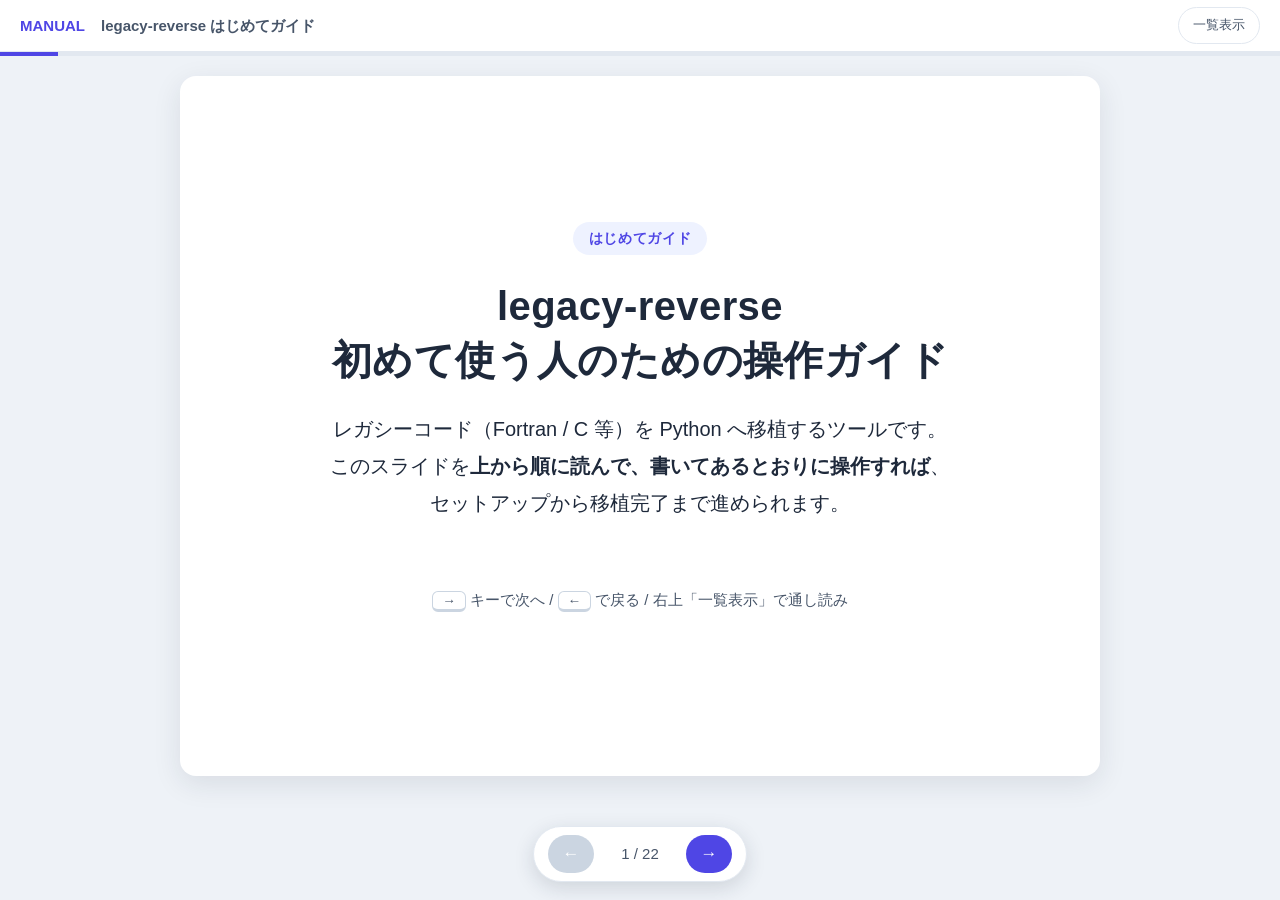
==== commit e4e67967: "legacy-reverse: 説明資料の再編（ARCHITECTURE.md 新設・全ドキュメント追随・再生成） - ARCHITECTURE.md 新設: Skills とスクリプトの構成・区分け" ====
--- a/legacy-reverse/slides/index.html
+++ b/legacy-reverse/slides/index.html
@@ -75,13 +75,13 @@
   <strong>AIが書く、機械（スクリプト）が検証する、あなたが決める</strong>——という分担です。</p>
   <table>
     <tr><th>あなたの仕事</th><th>具体的には</th><th>登場する場面</th></tr>
-    <tr><td>1. トリガを引く</td><td>フェーズを起動する（コマンドを打つ、またはボタンを押す）</td><td>各フェーズの最初</td></tr>
+    <tr><td>1. トリガを引く</td><td>フェーズを起動する（チャットのコマンド、または pipeline.py）</td><td>各フェーズの最初</td></tr>
     <tr><td>2. 質問に答える</td><td>AIからの質問（ISSUE。仮説＋Yes/No形式）に回答する</td><td>随時</td></tr>
     <tr><td>3. 承認する</td><td>⓪.5の変数辞書・①の仕様書・②のテスト仕様に OK を出す</td><td>⓪.5・①・②</td></tr>
     <tr><td>4. 裁定する</td><td>⑤でテストが落ちたとき、原因の種類を決める</td><td>⑤で fail のとき</td></tr>
   </table>
   <div class="point">あなたのOKなしに仕様は確定しません。逆に、機械の検証を通っていないものが
-  あなたのところへ届くこともありません（NG付きの成果物は承認ボタン自体が押せない作りです）。</div>
+  あなたのところへ届くこともありません（NG付きの成果物はどの入口からも承認できない作りです）。</div>
   <p class="note"><strong>基本の運転モデル:</strong> フェーズごとに <strong>Python の無人バッチで
   全件を流し、溜まったものをまとめて承認する</strong>、の繰り返しです（①を全件→まとめて承認→
   ②を全件→…）。1件ずつ進めるのは、最初に流れを掴むお試しのときだけ。</p>
@@ -89,20 +89,21 @@
 
 <!-- 4 -->
 <section class="slide">
-  <h2>操作の入口は2つ — ターミナルとブラウザ</h2>
-  <p>操作はどちらからでもできます。<strong>同じ操作にターミナルとブラウザの両方の入口</strong>があり、
-  中で実行されるものは同じです。好きな方だけ使っても、混ぜても構いません。</p>
-  <table>
-    <tr><th>やること</th><th>ターミナル</th><th>ブラウザ（進捗サイト）</th></tr>
-    <tr><td>フェーズを起動</td><td><code>/legacy-1-spec F-0001</code> 等のコマンド</td><td>仕様書ページの「①を実行する」ボタン</td></tr>
-    <tr><td>まとめて無人実行</td><td><code>pipeline.py run / spec / dict</code></td><td>バッチ状況ページの「連続実行」</td></tr>
-    <tr><td>実行順の割り込み</td><td><code>pipeline.py priority F-xxxx</code></td><td>残タスクの「⭐優先」ボタン</td></tr>
-    <tr><td>承認</td><td>チャットで「OK」／<code>variables.py approve</code></td><td>承認ウィジェット・一斉レビュー表</td></tr>
-    <tr><td>質問への回答・裁定</td><td>チャットで答える／ISSUEファイルに記入</td><td>裁定ウィジェット</td></tr>
+  <h2>操作はチャットと CLI、ブラウザは「見る」専用</h2>
+  <p>HTML の進捗サイトは<strong>閲覧専用</strong>です。実行・承認はチャットか CLI で行い、
+  画面には状態と「どう返答するか」の案内が出ます。返答チャネルは3つで、どれでも同じです。</p>
+  <table>
+    <tr><th>やること</th><th>チャット</th><th>CLI / ファイル記入</th></tr>
+    <tr><td>フェーズを起動</td><td><code>/legacy-1-spec F-0001</code> 等のコマンド</td><td>—</td></tr>
+    <tr><td>まとめて無人実行</td><td>—</td><td><code>pipeline.py run / spec / dict</code></td></tr>
+    <tr><td>実行順の割り込み</td><td>—</td><td><code>pipeline.py priority F-xxxx</code></td></tr>
+    <tr><td>承認・修正依頼</td><td>「F-0012 OK」「修正: 〜」</td><td><code>review_actions.py approve / request-changes</code>・review-feedback.md に記入</td></tr>
+    <tr><td>質問への回答・裁定</td><td>チャットで答える</td><td>ISSUEファイルの回答欄に記入・<code>review_actions.py adjudicate</code></td></tr>
+    <tr><td>変数辞書の承認</td><td>「V-0001 を承認」</td><td><code>variables.py approve / revise</code></td></tr>
   </table>
   <p class="note">このガイドでは基本を<strong>「Python の無人バッチで流して、ブラウザで
-  まとめて確認・承認する」</strong>という流れで説明します。ブラウザ画面（進捗サイト）の開き方は
-  ⓪が終わったところで出てきます。</p>
+  まとめて確認し、チャット / CLI で承認する」</strong>という流れで説明します。
+  進捗サイトの開き方は⓪が終わったところで出てきます。</p>
 </section>
 
 <!-- 5 -->
@@ -110,7 +111,7 @@
   <h2>セットアップ① — 用意するものと skill の配置</h2>
   <table>
     <tr><th>必要なもの</th><th>確認コマンド</th></tr>
-    <tr><td><strong>Claude Code の CLI が PATH に</strong></td><td><code>claude --version</code>（ボタン実行も無人バッチも裏でこれを呼ぶ）</td></tr>
+    <tr><td><strong>Claude Code の CLI が PATH に</strong></td><td><code>claude --version</code>（無人バッチは裏でこれを呼ぶ）</td></tr>
     <tr><td>Python 3.10 以上</td><td><code>python --version</code></td></tr>
     <tr><td>移植先プロジェクトが git 管理下</td><td><code>git status</code></td></tr>
   </table>
@@ -265,8 +266,8 @@
     <tr><td>❌</td><td>機械レビューNG</td><td>AIの自己修正を待つ（❌のままでは承認できない）</td></tr>
   </table>
   <p class="note">URL はプロジェクトごとに固定なのでブックマークできる。自分のPCの中だけで配信され、
-  外には出ない。各関数の仕様書ページには<strong>そのとき可能な操作のボタンが1つだけ</strong>出る
-  （「①を実行する」→ 承認ウィジェット → 「②を実行する」…と状態に応じて切り替わる）。</p>
+  外には出ない。人の対応が要るページには<strong>案内パネル</strong>（機械レビュー結果と
+  返答方法）が本文の先頭に出る——何待ちか・どうすればよいかはページを見れば分かる。</p>
 </section>
 
 <!-- 9 -->
@@ -353,7 +354,7 @@
       「AI修正待ち」。判断が要らないものから片付けられる</li>
     <li><strong>各行の「承認」「修正依頼…」でその場で完結</strong>。
       関数名リンクから全文を読んでから決めてもよい</li>
-    <li>❌の行は「AI修正待ち」と出るだけでボタンが出ない
+    <li>❌の行は「AI修正待ち」と出る（AIの自己修正を待つ）
       （＝<strong>機械NGのものは人が承認できない</strong>）</li>
   </ul>
   <p class="note">チャットで「<code>全部OK</code>」「<code>F-0003 は修正: 端数処理が書かれていない</code>」
@@ -424,7 +425,7 @@
   <ol class="steps">
     <li>仕様書ページ（またはバッチ画面の「人待ち」）に出ている質問に<strong>回答を書いて送る</strong>
       （記録・再開準備まで自動）</li>
-    <li>そのあと出る「⑤を実行する」ボタンで再テスト
+    <li>そのあと <code>/legacy-5-test F-xxxx</code>（または <code>pipeline.py run</code>）で再テスト
       （チャットなら回答 →「アンブロックして」→ <code>/legacy-5-test F-0001</code>）</li>
   </ol>
   <div class="warn">⛔ はあなたの回答待ちで完全に止まっている状態。見かけたら最優先で裁定する。
@@ -450,26 +451,26 @@
 python &lt;LR&gt;/scripts/pipeline.py run --root . --max-funcs 20  # 今日は20件だけ
 python &lt;LR&gt;/scripts/pipeline.py priority F-0012           # この関数を次に割り込ませる（実行中でも効く）
 python &lt;LR&gt;/scripts/pipeline.py priority                  # ⭐割り込みの一覧（--off / --clear で解除）</code></pre>
-  <p class="note"><strong>ブラウザ派の同等品</strong>: ナビバー「バッチ状況」→「連続実行」。
-  ⭐優先・スキップ・承認・裁定まで同じ画面で完結する（中身は CLI と同一）。次ページ参照。</p>
+  <p class="note">実行中の様子はナビバー「バッチ状況」（<code>/pipeline.html</code>）で
+  ライブに見える（表示専用）。次ページ参照。</p>
 </section>
 
 <!-- 18 -->
 <section class="slide">
-  <h2>バッチ実行状況ページ — 連続実行の運転席</h2>
-  <p>ナビバーの「バッチ状況」（<code>/pipeline.html</code>）。CLI で回していても
-  ブラウザから回していても、<strong>同じ画面に出ます</strong>（2.5秒ごとに自動更新）。</p>
+  <h2>バッチ実行状況ページ — 進捗のライブ表示（見るだけ）</h2>
+  <p>ナビバーの「バッチ状況」（<code>/pipeline.html</code>）。無人実行の進捗が
+  <strong>2.5秒ごとに自動更新</strong>で見えます（表示専用。操作はターミナルから）。</p>
   <img class="shot" src="../assets/manual/batch.png" alt="バッチ実行状況ページ" style="max-height:44vh">
   <table>
-    <tr><th>場所</th><th>できること</th></tr>
-    <tr><td>上段「連続実行」</td><td>件数を選んで<strong>開始</strong>（ブラウザから回す場合）</td></tr>
-    <tr><td>実行中カード</td><td>いま何をしているか。バーが黄・赤なら<strong>長引いている</strong>合図。<strong>この件だけスキップ</strong>もできる</td></tr>
-    <tr><td>残タスク（左）</td><td><strong>実行順</strong>に並ぶ。検索して<strong>⭐優先</strong>で次に割り込む（CLI: <code>pipeline.py priority</code>）</td></tr>
-    <tr><td>「人待ち」タブ</td><td>承認待ち・裁定待ちが集まる。<strong>ここから直接 承認・修正依頼・裁定</strong>できる</td></tr>
-    <tr><td>結果（右）</td><td>失敗の理由が開いた状態で読める。応答ログ・再実行もこの行から</td></tr>
+    <tr><th>場所</th><th>見えるもの</th></tr>
+    <tr><td>実行中カード</td><td>いま何をしているか。バーが黄・赤なら<strong>長引いている</strong>合図</td></tr>
+    <tr><td>指標カード</td><td>成功率・中央値/件・残り見込み（ETA）・累計コスト</td></tr>
+    <tr><td>残タスク（左）</td><td><strong>実行順</strong>に並ぶ。検索・工程チップで絞り込み（割り込みは CLI: <code>pipeline.py priority</code>）</td></tr>
+    <tr><td>「人待ち」タブ</td><td>承認待ち・裁定待ちが集まる。「開く」で該当ページへ（返答方法はページ先頭の案内）</td></tr>
+    <tr><td>結果（右）</td><td>失敗の理由が開いた状態で読める。応答ログもこの行から</td></tr>
   </table>
   <div class="point">連続実行は承認待ちを飛ばして進むので、<strong>「人待ち」があなたのボトルネック</strong>。
-  回しながらこの画面で承認していけば、止まらずに進む。</div>
+  回しながら承認（チャット / CLI）を返していけば、止まらずに進む。</div>
 </section>
 
 <!-- 19 -->
@@ -481,8 +482,9 @@
   <ul>
     <li><strong>答え方は3通り、どれでも同じ</strong>:
       チャットで答える / ISSUE ファイルの「回答（人が記入）」欄に書く /
-      画面の裁定ウィジェットに書く</li>
-    <li>回答はドメイン知識集（domain-knowledge.md）に転記され、<strong>同じ質問は二度と来ない</strong></li>
+      <code>review_actions.py adjudicate</code>（⑤裁定）</li>
+    <li>残すべき回答は AI が転記文を提案するので、あなたがドメイン知識集
+      （domain-knowledge.md）に貼れば<strong>同じ質問は二度と来ない</strong></li>
     <li>未回答の ISSUE は WBS の最上部に出続ける。急がなくてよいが、
       ⛔ が付いた関数はあなたの回答待ちで止まっている</li>
   </ul>
@@ -492,7 +494,7 @@
 <section class="slide">
   <h2>⑥ 完了検証 / ⑦ 分析・改善 — 全関数が終わったら</h2>
   <p><strong>⑥</strong> <code>/legacy-6-check</code> — 全関数の①〜⑤・未回答ISSUEゼロ・実装率100%を
-  機械で総点検します（LLM不使用・数十秒。WBSトップのボタンからも実行可）。</p>
+  機械で総点検します（LLM不使用・数十秒。時期が来ると WBS トップに実行方法の案内が出ます）。</p>
   <ul>
     <li><strong>fail</strong>: 「どの関数の何が足りないか」の作業リストが出る →
       該当フェーズのコマンドで埋めて再実行</li>
@@ -526,9 +528,9 @@
   <table style="margin-top:10px">
     <tr><th>いつでも</th><th>操作</th></tr>
     <tr><td>迷ったら・再開するとき</td><td><code>/legacy-reverse</code>（状況と次の一手を教えてくれる）</td></tr>
-    <tr><td>1件ずつ試したいとき</td><td><code>/legacy-1-spec F-0001</code> 等のフェーズコマンド＋関数ID（またはブラウザのボタン）</td></tr>
+    <tr><td>1件ずつ試したいとき</td><td><code>/legacy-1-spec F-0001</code> 等のフェーズコマンド＋関数ID</td></tr>
     <tr><td>順番に割り込む</td><td><code>pipeline.py priority F-xxxx</code>（または画面の⭐）</td></tr>
-    <tr><td>質問（ISSUE）が来たら</td><td>Yes/No で答える（チャット / 回答欄 / 画面のウィジェット）</td></tr>
+    <tr><td>質問（ISSUE）が来たら</td><td>Yes/No で答える（チャット / 回答欄 / CLI）</td></tr>
     <tr><td>画面を開く</td><td><code>python &lt;LR&gt;/scripts/serve_site.py --root .</code></td></tr>
   </table>
   <p class="note"><code>&lt;LR&gt;</code> = <code>&lt;project&gt;/.claude/skills/legacy-reverse</code>。
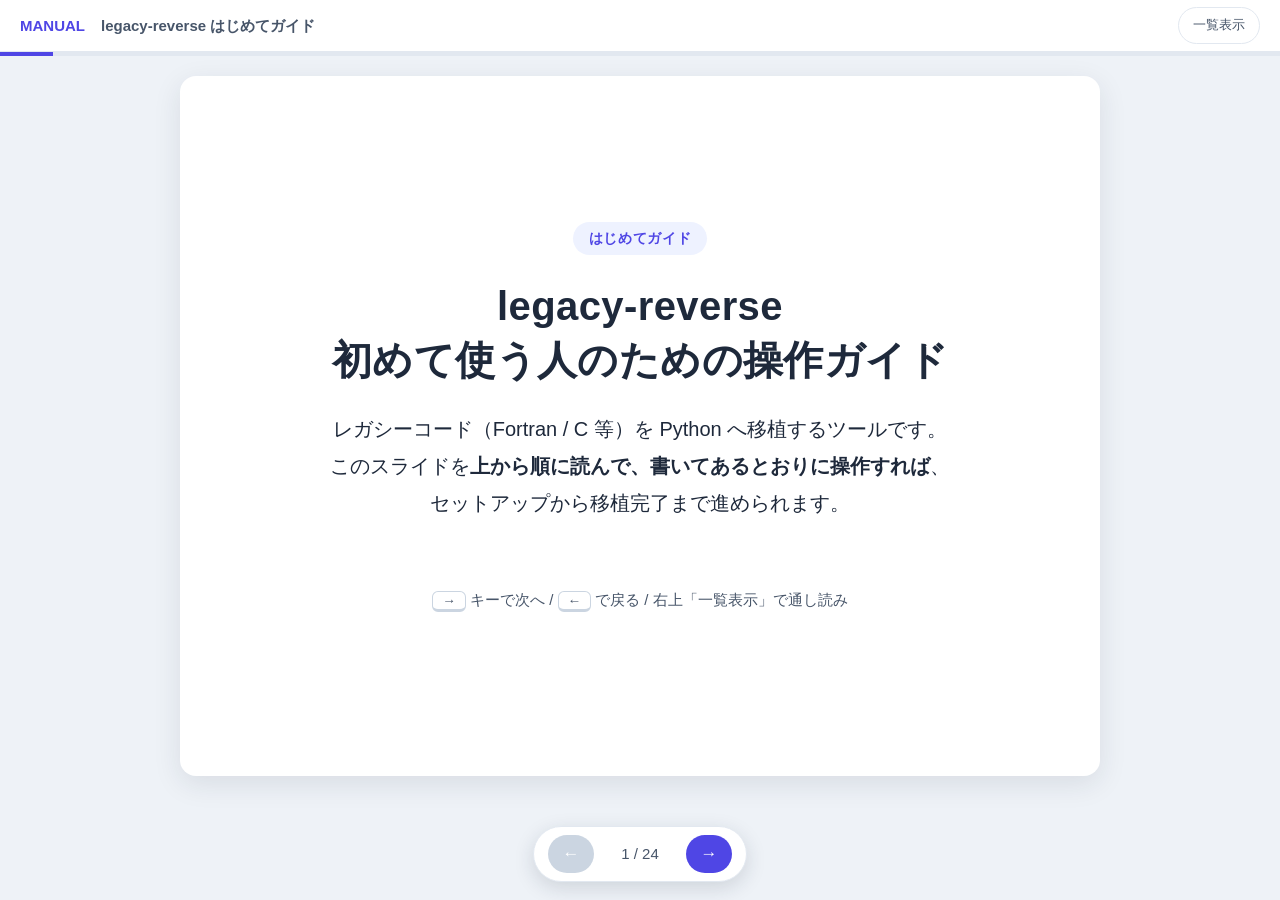
==== commit cec0e153: "legacy-reverse: MANUAL を構成・参照関係の設計書に書き直し、スライドに人が書くMDの手順を追加 MANUAL.md（832行 → 354行）: - 「操作の詳説」から「構成・参照" ====
--- a/legacy-reverse/slides/index.html
+++ b/legacy-reverse/slides/index.html
@@ -171,7 +171,42 @@
   <strong>以後も、迷ったら・再開するときは、いつでも <code>/legacy-reverse</code>。</strong></div>
 </section>
 
+
 <!-- 7 -->
+<section class="slide">
+  <h2>セットアップ③ — あなたが書く MD を用意する</h2>
+  <p><strong>「どう進めるか」（工程・チェック・禁止事項）は全プロジェクト共通で固定です。</strong>
+  一方<strong>「このプロジェクトでどう書くか」は、あなたが MD に書いて決めます</strong>。まず雛形を置きます。</p>
+  <pre><code>python &lt;LR&gt;/scripts/ledger.py --root . init-templates</code></pre>
+  <table>
+    <tr><th>置き場所</th><th>書くこと</th><th>いつ書くか</th></tr>
+    <tr><td><code>docs/conventions.md</code></td>
+        <td><strong>規約</strong>: 型対応表・丸め・許容誤差・単位・日付・命名・docstring</td>
+        <td>⓪のヒアリングで<strong>決め切る</strong></td></tr>
+    <tr><td><code>docs/domain-knowledge.md</code></td>
+        <td><strong>業務知識</strong>: 略語・区分値・ISSUE に答えた内容</td>
+        <td>⓪で語彙を先に。以後は随時</td></tr>
+    <tr><td><code>docs/templates/</code></td>
+        <td>仕様書の<strong>項目立て</strong>（節を足す・消す・記入ガイド）</td>
+        <td>①を始める前</td></tr>
+    <tr><td><code>docs/prompts/</code></td>
+        <td>工程ごとの<strong>AIへの指示</strong>（重点・用語・繰り返さない指摘・手本）</td>
+        <td>いつでも（次の実行から効く）</td></tr>
+  </table>
+  <div class="you"><b>書き方の要点</b>
+  <ul style="margin:6px 0 0">
+    <li><strong>丸め・許容誤差・単位・日付・文字コード・既知バグの扱い</strong>は⓪で決め切る。
+      ②以降の全ケースの期待値の前提になるので、後から覆すと作り直しになります</li>
+    <li>迷ったら「関数ごと」ではなく<strong>全体の既定を1つ</strong>。例外は
+      domain-knowledge.md に関数単位で書けば、そちらが勝ちます</li>
+    <li><code>docs/prompts/</code> は<strong>雛形のままなら「指示なし」</strong>。必要な工程だけ書けば十分</li>
+  </ul></div>
+  <p class="note">AI はこれらのファイルを<strong>書き換えません</strong>（直したほうがよい時は提案文を出すだけ）。
+  あなたの決めたことと AI の文章が混ざらないようにするためです。
+  記入状況は <code>python &lt;LR&gt;/scripts/ledger.py --root . prompts</code> で確認できます。</p>
+</section>
+
+<!-- 8 -->
 <section class="slide">
   <h2>⓪ 解析 — 関数リストを作る</h2>
   <ol class="steps">
@@ -182,7 +217,8 @@
       <ul style="margin:4px 0 0">
         <li>レガシーコードの場所と言語、新しいパッケージ名</li>
         <li>型対応表（例: <code>REAL*8</code>→<code>float</code>）、丸め・単位・日付などの
-          全体ルール → <strong>規約（conventions.md）として提示されるので OK を出す</strong></li>
+          全体ルール → AI が質問リストを出すので、<strong>あなたが
+          <code>docs/conventions.md</code> に記入して確定する</strong>（前ページ）</li>
       </ul></li>
     <li><strong>途中で聞かれること:</strong> 「0割をどう扱うか」（例外ポリシー。次ページ）と
       「この略語は読めますか」（変数辞書の準備。次々ページ）</li>
@@ -193,7 +229,7 @@
   <strong>途中でやり直しても安全</strong>（再実行はマージ動作。関数IDは変わらない）。</p>
 </section>
 
-<!-- 8 -->
+<!-- 9 -->
 <section class="slide">
   <h2>⓪の途中で聞かれること — 例外ポリシー（0割の扱い）</h2>
   <p>Fortran は0で割っても Inf（無限大）を作って走り続けますが、<strong>Python はそこで
@@ -220,7 +256,7 @@
     （<strong>個別の指定が全体の既定に勝つ</strong>）。答えは登録簿に記録され、二度と聞かれない。</div>
 </section>
 
-<!-- 8b -->
+<!-- 10 -->
 <section class="slide">
   <h2>作業範囲を決める — 「この Main に関わる範囲だけ」を指定できる</h2>
   <p>①以降のバッチは、既定では<strong>全関数</strong>が対象です。メインルーチンが複数ある、
@@ -249,7 +285,7 @@
   </ul>
 </section>
 
-<!-- 8c -->
+<!-- 11 -->
 <section class="slide">
   <h2>進捗サイトを開く — ここからはブラウザも使う</h2>
   <p>⓪が終わると HTML の進捗サイトができています（以後、全フェーズの最後に自動更新）。
@@ -270,7 +306,7 @@
   返答方法）が本文の先頭に出る——何待ちか・どうすればよいかはページを見れば分かる。</p>
 </section>
 
-<!-- 9 -->
+<!-- 12 -->
 <section class="slide">
   <h2>⓪.5 変数辞書 (1/2) — なぜ仕様書より先にやるのか</h2>
   <p>レガシーの変数名（<code>R8TBL</code>・<code>WKA</code>・<code>IFLG</code>）はそれだけでは
@@ -293,7 +329,7 @@
   ①に進めません（急ぐ場合は「辞書のゲートを解除して」と言えば先へ進めます）。</p>
 </section>
 
-<!-- 10 -->
+<!-- 13 -->
 <section class="slide">
   <h2>⓪.5 変数辞書 (2/2) — 実際の手順</h2>
   <ol class="steps">
@@ -319,7 +355,7 @@
   （または AI が「dict-gate で止まる関数は無くなった」と報告）→ <code>/legacy-1-spec</code> へ。</div>
 </section>
 
-<!-- 12 -->
+<!-- 14 -->
 <section class="slide">
   <h2>① 関数仕様書 — まず1件お試し、あとは全件バッチ</h2>
   <ol class="steps">
@@ -344,7 +380,7 @@
   書き直しは draft のうちは何度でも頼める。</p>
 </section>
 
-<!-- 13 -->
+<!-- 15 -->
 <section class="slide">
   <h2>一斉レビュー表 — まとめて承認する</h2>
   <p>draft になった仕様書が1枚の表に並びます（WBS の「要対応」からリンク）。</p>
@@ -361,7 +397,7 @@
   と返すやり方も、そのまま使える。</p>
 </section>
 
-<!-- 14 -->
+<!-- 16 -->
 <section class="slide">
   <h2>② テスト仕様書 — ①が全部承認できたら、②を全件</h2>
   <ol class="steps">
@@ -385,7 +421,37 @@
   次はまとめて流すだけです。</div>
 </section>
 
-<!-- 15 -->
+<!-- 17 -->
+<section class="slide">
+  <h2>同じ指摘を2回したら — <code>docs/prompts/</code> に1行足す</h2>
+  <p>レビューで「またここか」と思ったら、それは<strong>指示を書く場所がある</strong>というサインです。
+  ①〜④は<strong>起動のたびに</strong>この4ファイルを読んでから書き始めます
+  （作り直し・改訂・無人バッチでも同じ）。</p>
+  <table>
+    <tr><th>ファイル</th><th>効く工程</th><th>書くことの例</th></tr>
+    <tr><td><code>docs/prompts/1-spec.md</code></td><td>① 仕様書</td>
+        <td>「漸化式は言葉で要約せず式で書く」「添字の基準を毎回明記」</td></tr>
+    <tr><td><code>docs/prompts/2-testspec.md</code></td><td>② テスト仕様</td>
+        <td>「0近傍と負値は全関数で必ず1ケース」</td></tr>
+    <tr><td><code>docs/prompts/3-testcode.md</code></td><td>③ テストコード</td>
+        <td>「fixture は conftest.py に集約」「比較は pytest.approx」</td></tr>
+    <tr><td><code>docs/prompts/4-impl.md</code></td><td>④ 実装</td>
+        <td>「要素ごとの Python ループは避ける」「Decimal を float にしない」</td></tr>
+  </table>
+  <p>どのファイルにも<strong>重点 / 用語の約束 / 繰り返さないでほしい指摘 / 手本にする成果物</strong>
+  の節が用意してあります。<strong>一番効くのは「手本」</strong>——
+  「粒度は <code>docs/specs/F-0123.md</code> に揃えて」と1行書くほうが、抽象的な指示を10行書くより揃います。</p>
+  <div class="you"><b>使い分け</b>
+  <ul style="margin:6px 0 0">
+    <li>この1件だけ直したい → <strong>チャットで言う</strong>（書き足すと指示が太るだけ）</li>
+    <li>毎回同じことを言っている → <strong>prompts の「繰り返さないでほしい指摘」に1行</strong></li>
+    <li>節そのものを増減したい → <strong>docs/templates/</strong>、規約なら <strong>conventions.md</strong></li>
+  </ul></div>
+  <p class="note">書けるのは「どう書くか」だけです。読んでよい入力の制限・必須項目・承認の要否といった
+  <strong>土台の規則は変えられません</strong>（反する指示があっても AI は従わず、あなたに報告します）。</p>
+</section>
+
+<!-- 18 -->
 <section class="slide">
   <h2>③④⑤ — 承認が終わったら、まとめて流すだけ</h2>
   <p>②の承認が済んだ関数は、③テストコード→④実装→⑤テストまで<strong>人の承認なしで
@@ -409,7 +475,7 @@
   </ul>
 </section>
 
-<!-- 16 -->
+<!-- 19 -->
 <section class="slide">
   <h2>⑤ の結果 — fail のときだけ、あなたの出番（裁定）</h2>
   <p>⑤はバッチ（run）が自動実行します（1件ずつなら <code>/legacy-5-test F-0001</code>）。
@@ -432,7 +498,7 @@
   (b)(c) をAIが勝手にやることはない（テスト改変は hook が物理的に拒否）。</div>
 </section>
 
-<!-- 17 -->
+<!-- 20 -->
 <section class="slide">
   <h2>無人バッチの共通ルール — 中断・再開・順番の割り込み</h2>
   <p>ここまでに出てきた <code>pipeline.py dict / spec / run</code> は、すべて同じ性質を持ちます:</p>
@@ -455,7 +521,7 @@
   ライブに見える（表示専用）。次ページ参照。</p>
 </section>
 
-<!-- 18 -->
+<!-- 21 -->
 <section class="slide">
   <h2>バッチ実行状況ページ — 進捗のライブ表示（見るだけ）</h2>
   <p>ナビバーの「バッチ状況」（<code>/pipeline.html</code>）。無人実行の進捗が
@@ -473,7 +539,7 @@
   回しながら承認（チャット / CLI）を返していけば、止まらずに進む。</div>
 </section>
 
-<!-- 19 -->
+<!-- 22 -->
 <section class="slide">
   <h2>ISSUE の答え方 — 白紙の質問は来ない</h2>
   <p>AIが判断に迷うと ISSUE（質問票）を起票します。必ず
@@ -490,7 +556,7 @@
   </ul>
 </section>
 
-<!-- 20 -->
+<!-- 23 -->
 <section class="slide">
   <h2>⑥ 完了検証 / ⑦ 分析・改善 — 全関数が終わったら</h2>
   <p><strong>⑥</strong> <code>/legacy-6-check</code> — 全関数の①〜⑤・未回答ISSUEゼロ・実装率100%を
@@ -510,7 +576,7 @@
   これで計測の質が決まる。あとは施策票の承認だけ。</div>
 </section>
 
-<!-- 21 -->
+<!-- 24 -->
 <section class="slide">
   <h2>まとめ — 全体の流れをコマンドで（バッチ運転の基本形）</h2>
   <table>
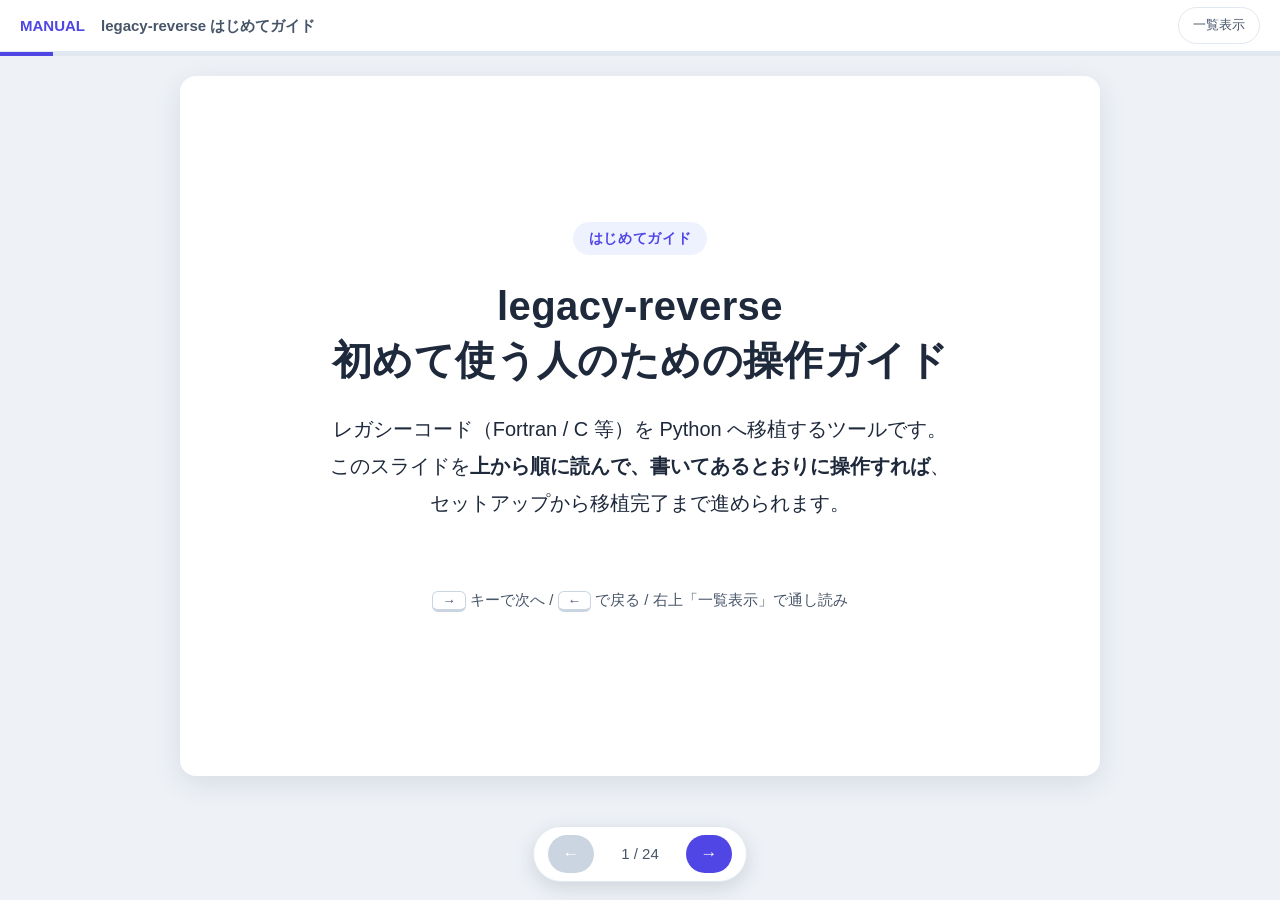
==== commit 897a0f5b: "legacy-reverse: 人が書くMDを⓪の最初に雛形として自動配置（init-templates の拡張） 「AIがテンプレをコピーする」という散文指示だったものを機械化し、人が白紙から 書き" ====
--- a/legacy-reverse/slides/index.html
+++ b/legacy-reverse/slides/index.html
@@ -176,8 +176,14 @@
 <section class="slide">
   <h2>セットアップ③ — あなたが書く MD を用意する</h2>
   <p><strong>「どう進めるか」（工程・チェック・禁止事項）は全プロジェクト共通で固定です。</strong>
-  一方<strong>「このプロジェクトでどう書くか」は、あなたが MD に書いて決めます</strong>。まず雛形を置きます。</p>
-  <pre><code>python &lt;LR&gt;/scripts/ledger.py --root . init-templates</code></pre>
+  一方<strong>「このプロジェクトでどう書くか」は、あなたが MD に書いて決めます</strong>。
+  その置き場所は<strong>⓪の最初に自動で作られます</strong>（<code>/legacy-0-analyze</code> が
+  下のコマンドを実行します。手で打つ必要はありません）。</p>
+  <pre><code>python &lt;LR&gt;/scripts/ledger.py --root . init-templates   # 雛形を一式配置（既存は上書きしない）
+python &lt;LR&gt;/scripts/ledger.py --root . authored         # どこがまだ未記入かを一覧</code></pre>
+  <p class="note"><strong>白紙は作られません</strong>——どのファイルにも空欄と「何を書くか」の
+  記入ガイドがコメントで入っています。AI はそのガイドを質問の台本として使い、あなたの回答を
+  <strong>記入文として提示</strong>します（貼って確定するのはあなた）。</p>
   <table>
     <tr><th>置き場所</th><th>書くこと</th><th>いつ書くか</th></tr>
     <tr><td><code>docs/conventions.md</code></td>
@@ -203,7 +209,8 @@
   </ul></div>
   <p class="note">AI はこれらのファイルを<strong>書き換えません</strong>（直したほうがよい時は提案文を出すだけ）。
   あなたの決めたことと AI の文章が混ざらないようにするためです。
-  記入状況は <code>python &lt;LR&gt;/scripts/ledger.py --root . prompts</code> で確認できます。</p>
+  <code>authored</code> は <b>✗未作成 / ・未記入（雛形のまま）/ ▲記入途中（<code>{{…}}</code>が残り）/ ✏記入あり</b>
+  を表示します。</p>
 </section>
 
 <!-- 8 -->
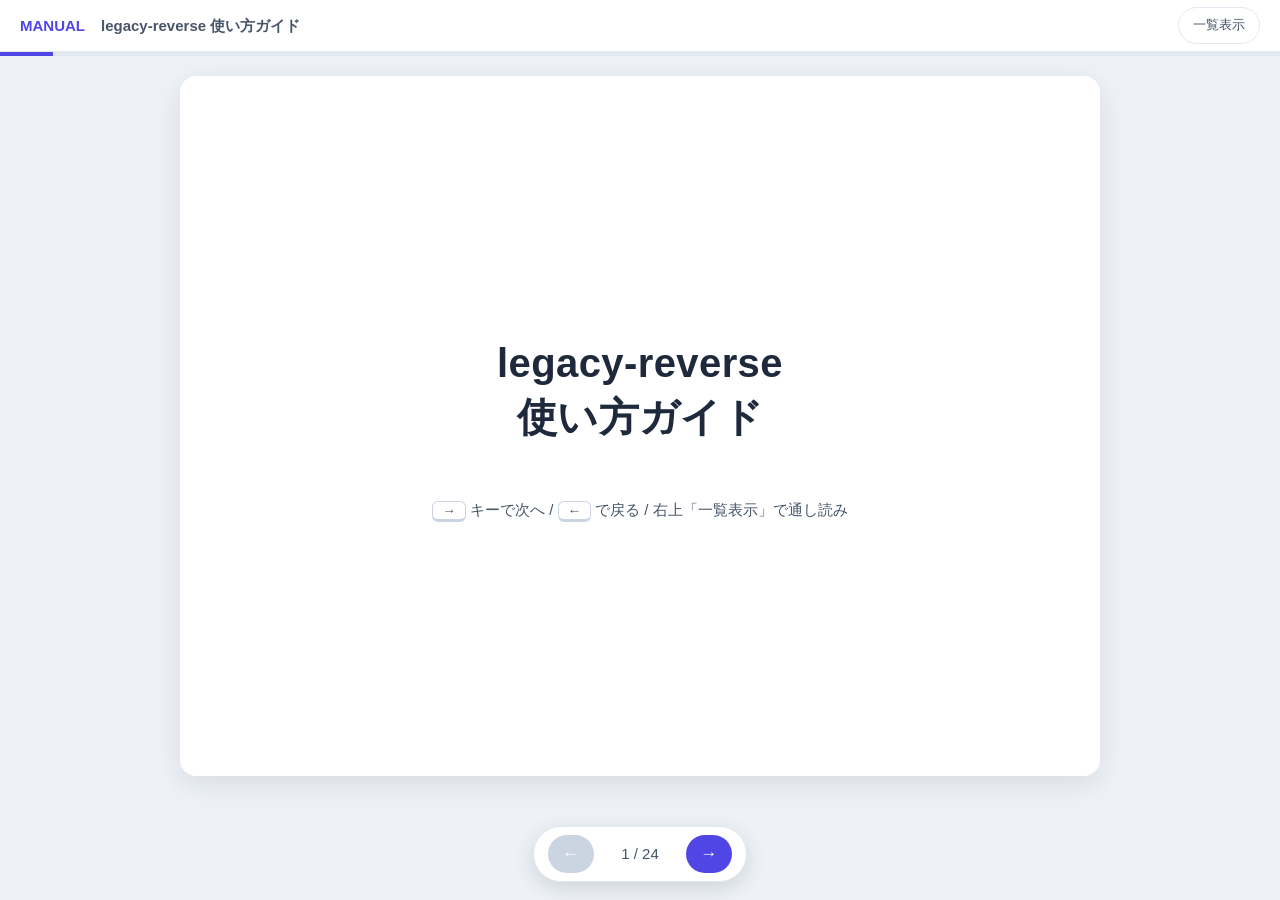
==== commit c0fc75cb: "legacy-reverse: ②テスト仕様書にも一斉レビュー表を用意する review_checks.py report に kind（spec / testspec）を足し、②の承認待ちを doc" ====
--- a/legacy-reverse/slides/index.html
+++ b/legacy-reverse/slides/index.html
@@ -3,7 +3,7 @@
 <head>
 <meta charset="utf-8">
 <meta name="viewport" content="width=device-width, initial-scale=1">
-<title>legacy-reverse はじめてガイド — 初回セットアップから⑦まで</title>
+<title>legacy-reverse 使い方ガイド</title>
 <link rel="stylesheet" href="assets/style.css">
 <style>
   .shot { max-width: 100%; max-height: 46vh; display: block; margin: 12px auto 4px;
@@ -22,7 +22,7 @@
 <body>
 <header class="topbar">
   <a href="../MANUAL.html">MANUAL</a>
-  <span class="deck-title">legacy-reverse はじめてガイド</span>
+  <span class="deck-title">legacy-reverse 使い方ガイド</span>
   <button id="modeToggle">一覧表示</button>
 </header>
 <div class="progress"><div id="bar"></div></div>
@@ -31,24 +31,18 @@
 
 <!-- 1 -->
 <section class="slide title-slide">
-  <span class="chip" style="align-self:center">はじめてガイド</span>
-  <h1>legacy-reverse<br>初めて使う人のための操作ガイド</h1>
-  <p class="lead">レガシーコード（Fortran / C 等）を Python へ移植するツールです。<br>
-  このスライドを<strong>上から順に読んで、書いてあるとおりに操作すれば</strong>、
-  セットアップから移植完了まで進められます。</p>
+  <h1>legacy-reverse<br>使い方ガイド</h1>
   <p class="hint"><kbd>→</kbd> キーで次へ / <kbd>←</kbd> で戻る / 右上「一覧表示」で通し読み</p>
 </section>
 
 <!-- 2 -->
 <section class="slide">
-  <h2>これは何をするツール？ — 流れを1枚で</h2>
-  <p>レガシーを「読んで直接書き写す」のではなく、間に<strong>仕様書</strong>を挟みます。
-  仕様書から<strong>テストと実装を別々に</strong>作り、最後に突き合わせる——
-  一致すれば、仕様書どおりに移植できた証拠になります。</p>
+  <h2>ツール概要</h2>
+  <p>レガシーコードから仕様書・テスト仕様書を作成し、それに基づき実装・テストをAIエージェントが自律的に実行します。</p>
   <div class="flow">
     <div class="box">⓪ 解析<small>関数リスト</small></div>
     <div class="arrow">→</div>
-    <div class="box">⓪.5 辞書<small>変数の意味</small></div>
+    <div class="box">⓪ 辞書<small>変数の意味</small></div>
     <div class="arrow">→</div>
     <div class="box">① 仕様書<small>人がOK</small></div>
     <div class="arrow">→</div>
@@ -60,291 +54,182 @@
     <div class="arrow">→</div>
     <div class="box alt">⑤ テスト<small>突き合わせ</small></div>
   </div>
-  <p style="text-align:center; margin:6px 0">この ⓪→⑤ を関数ごとに繰り返し、
-  全関数が終わったら ⑥ 完了検証 → ⑦ 分析・改善</p>
-  <div class="warn"><strong>前提: レガシーを動かせる環境は無くてよい。</strong>
-  「レガシーを実行して出力を比べる」方式ではありません。正しさは
-  (1) 人が仕様書をレビューして確定すること、
-  (2) その仕様書だけから独立に作ったテストと実装が⑤で一致すること、で担保します。</div>
+  <p>コードも仕様もAIエージェントが作成し、人は以下の4つだけを担当します。</p>
+  <table>
+    <tr><th>人の作業</th><th>内容</th><th>場面</th></tr>
+    <tr><td>1. 実行する</td><td>フェーズを起動する（チャットのコマンド、または pipeline.py）</td><td>各フェーズの最初</td></tr>
+    <tr><td>2. 質問に回答する</td><td>AIからの質問（ISSUE）に回答する</td><td>随時</td></tr>
+    <tr><td>3. 承認する</td><td>⓪の変数辞書・①の仕様書・②のテスト仕様に OK を出す</td><td>⓪・①・②</td></tr>
+    <tr><td>4. 判断する</td><td>⑤でテストが落ちたとき、原因の種類を決める</td><td>⑤で fail のとき</td></tr>
+  </table>
+  <div class="point">機械的な検証をクリアして初めて人の承認フローに進みます。
+  また人の承認なしに仕様は確定しません。</div>
 </section>
 
 <!-- 3 -->
 <section class="slide">
-  <h2>あなたの仕事は4つだけ</h2>
-  <p>コードも文書も、あなたが直接書く必要は基本ありません。
-  <strong>AIが書く、機械（スクリプト）が検証する、あなたが決める</strong>——という分担です。</p>
-  <table>
-    <tr><th>あなたの仕事</th><th>具体的には</th><th>登場する場面</th></tr>
-    <tr><td>1. トリガを引く</td><td>フェーズを起動する（チャットのコマンド、または pipeline.py）</td><td>各フェーズの最初</td></tr>
-    <tr><td>2. 質問に答える</td><td>AIからの質問（ISSUE。仮説＋Yes/No形式）に回答する</td><td>随時</td></tr>
-    <tr><td>3. 承認する</td><td>⓪.5の変数辞書・①の仕様書・②のテスト仕様に OK を出す</td><td>⓪.5・①・②</td></tr>
-    <tr><td>4. 裁定する</td><td>⑤でテストが落ちたとき、原因の種類を決める</td><td>⑤で fail のとき</td></tr>
-  </table>
-  <div class="point">あなたのOKなしに仕様は確定しません。逆に、機械の検証を通っていないものが
-  あなたのところへ届くこともありません（NG付きの成果物はどの入口からも承認できない作りです）。</div>
-  <p class="note"><strong>基本の運転モデル:</strong> フェーズごとに <strong>Python の無人バッチで
-  全件を流し、溜まったものをまとめて承認する</strong>、の繰り返しです（①を全件→まとめて承認→
-  ②を全件→…）。1件ずつ進めるのは、最初に流れを掴むお試しのときだけ。</p>
-</section>
-
-<!-- 4 -->
-<section class="slide">
-  <h2>操作はチャットと CLI、ブラウザは「見る」専用</h2>
+  <h2>操作と閲覧</h2>
   <p>HTML の進捗サイトは<strong>閲覧専用</strong>です。実行・承認はチャットか CLI で行い、
   画面には状態と「どう返答するか」の案内が出ます。返答チャネルは3つで、どれでも同じです。</p>
   <table>
     <tr><th>やること</th><th>チャット</th><th>CLI / ファイル記入</th></tr>
-    <tr><td>フェーズを起動</td><td><code>/legacy-1-spec F-0001</code> 等のコマンド</td><td>—</td></tr>
-    <tr><td>まとめて無人実行</td><td>—</td><td><code>pipeline.py run / spec / dict</code></td></tr>
-    <tr><td>実行順の割り込み</td><td>—</td><td><code>pipeline.py priority F-xxxx</code></td></tr>
+    <tr><td>Claude Codeでスキル実行</td><td><code>/legacy-1-spec F-0001</code> 等のコマンド</td><td>—</td></tr>
+    <tr><td>コマンド自動実行</td><td>—</td><td><code>pipeline.py run / spec / testspec / testcode / impl / test</code></td></tr>
     <tr><td>承認・修正依頼</td><td>「F-0012 OK」「修正: 〜」</td><td><code>review_actions.py approve / request-changes</code>・review-feedback.md に記入</td></tr>
     <tr><td>質問への回答・裁定</td><td>チャットで答える</td><td>ISSUEファイルの回答欄に記入・<code>review_actions.py adjudicate</code></td></tr>
     <tr><td>変数辞書の承認</td><td>「V-0001 を承認」</td><td><code>variables.py approve / revise</code></td></tr>
   </table>
-  <p class="note">このガイドでは基本を<strong>「Python の無人バッチで流して、ブラウザで
-  まとめて確認し、チャット / CLI で承認する」</strong>という流れで説明します。
-  進捗サイトの開き方は⓪が終わったところで出てきます。</p>
+</section>
+
+<!-- 4 -->
+<section class="slide">
+  <h2>セットアップ</h2>
+  <table>
+    <tr><th>必要なもの</th><th>確認コマンド</th></tr>
+    <tr><td><strong>Claude Code の CLI が PATH に</strong></td><td><code>claude --version</code></td></tr>
+    <tr><td>Python 3.10 以上</td><td><code>python --version</code></td></tr>
+    <tr><td>プロジェクトの git 管理</td><td><code>git status</code></td></tr>
+  </table>
+  <p><strong>skill環境 のコピー: 配布環境をリポジトリ直下にそのままコピー</strong></p>
+  <p><strong>レガシーコード のコピー: レガシーコードをリポジトリ直下の <code>/legacy</code> にコピー</strong></p>
 </section>
 
 <!-- 5 -->
 <section class="slide">
-  <h2>セットアップ① — 用意するものと skill の配置</h2>
-  <table>
-    <tr><th>必要なもの</th><th>確認コマンド</th></tr>
-    <tr><td><strong>Claude Code の CLI が PATH に</strong></td><td><code>claude --version</code>（無人バッチは裏でこれを呼ぶ）</td></tr>
-    <tr><td>Python 3.10 以上</td><td><code>python --version</code></td></tr>
-    <tr><td>移植先プロジェクトが git 管理下</td><td><code>git status</code></td></tr>
-  </table>
-  <p><strong>skill のコピー（cwd は skills リポジトリの中）:</strong></p>
-  <pre><code>cd &lt;skills&gt;                                    # このリポジトリを clone した場所
-cp -r legacy-reverse          &lt;project&gt;/.claude/skills/
-cp -r legacy-reverse/skills/* &lt;project&gt;/.claude/skills/</code></pre>
-  <p class="note">2行必要です。1行目が skill 本体一式、2行目はフェーズ別 skill を
-  <code>.claude/skills/</code> の<strong>直下</strong>にも置くため（Claude Code はここを見て
-  <code>/legacy-1-spec</code> を認識する）。中身が重複しますが、これで正しい状態です。</p>
-  <div class="point">以降このスライドでは <code>&lt;LR&gt;</code> =
-  <strong><code>&lt;project&gt;/.claude/skills/legacy-reverse</code></strong>（コピー先）を指します。
-  コマンドは断りがなければ <code>&lt;project&gt;</code> の中で実行します。</div>
-</section>
-
-<!-- 6 -->
-<section class="slide">
-  <h2>セットアップ② — hook・MCP・ツール類</h2>
-  <p><strong>1. hook を登録（必須）</strong> —
-    <code>&lt;LR&gt;/hooks/settings-example.json</code> の内容を
-    <code>&lt;project&gt;/.claude/settings.json</code> へマージ。<strong>2本入っています</strong>:</p>
-  <ul style="margin:4px 0 10px">
-    <li><code>guard_tests.py</code> — 「AIがテストを書き換えて通す」事故を防ぐ</li>
-    <li><code>guard_json.py</code> — 「AIが関数リスト(JSON)を壊してバッチが止まる」事故を防ぐ</li>
-  </ul>
-  <p><strong>2. MCP サーバを登録（推奨）</strong> — MCP は AI に外部プログラムを「道具」として
-  渡す仕組み。登録すると<strong>実行のたびに出る許可ダイアログが減り</strong>、失敗も減ります
-  （未登録でも動作は同じ）。<code>&lt;project&gt;/.mcp.json</code> を作って:</p>
-  <pre><code>{
-  "mcpServers": {
-    "legacy-reverse": {
-      "command": "python",
-      "args": ["C:/work_space/skills/mcp-servers/legacy-reverse-mcp/server.py"]
-    }
-  }
-}</code></pre>
-  <p class="note">パスは <code>&lt;skills&gt;</code> の<strong>絶対パス</strong>に置き換えてください
-  （上は例）。ここだけコピー先ではなく<strong>元のリポジトリ</strong>を指すので、
-  セットアップ後もリポジトリを消さないでください。</p>
-  <p><strong>3. ツール類</strong> — <strong>Quarto</strong>（進捗サイトの生成に必要。
-  quarto.org のインストーラで入れる。<code>quarto --version</code> が通ればOK）と
-  <code>pip install pytest sphinx sphinx-rtd-theme</code>。</p>
-  <p class="note">管理者権限を使いたくなければ
-  <code>python &lt;skills&gt;/quarto-typst-pdf/scripts/qtpdf.py install</code> でポータブル導入も可。
-  合本PDFまで出すなら、あとで <code>quarto-typst-pdf/</code> も
-  <code>.claude/skills/</code> にコピーします（HTMLだけなら不要）。</p>
-  <p><strong>4. 無人バッチの実行許可（重要）</strong> — このガイドの基本線である無人バッチは
-  許可ダイアログに答えられないため、先に許可を通しておきます。方法は2つ:</p>
-  <ul style="margin:4px 0 10px">
-    <li><code>&lt;project&gt;/.claude/settings.json</code> の <code>permissions.allow</code> に
-      <code>Read</code> / <code>Write</code> / <code>Edit</code> / <code>Bash</code> を許可しておく</li>
-    <li>信頼できる閉じた環境なら、バッチ起動時に <code>--skip-permissions</code> を付ける
-      （共有マシンでは使わない）</li>
-  </ul>
-  <div class="point">準備ができたら Claude Code を開き直して <code>/legacy-reverse</code> と打つ。
-  セットアップ状態を確認して、次にやることを案内してくれる。
-  <strong>以後も、迷ったら・再開するときは、いつでも <code>/legacy-reverse</code>。</strong></div>
-</section>
-
-
-<!-- 7 -->
-<section class="slide">
-  <h2>セットアップ③ — あなたが書く MD を用意する</h2>
-  <p><strong>「どう進めるか」（工程・チェック・禁止事項）は全プロジェクト共通で固定です。</strong>
-  一方<strong>「このプロジェクトでどう書くか」は、あなたが MD に書いて決めます</strong>。
-  その置き場所は<strong>⓪の最初に自動で作られます</strong>（<code>/legacy-0-analyze</code> が
-  下のコマンドを実行します。手で打つ必要はありません）。</p>
+  <h2>初期化</h2>
+  <p><strong>工程・チェック・禁止事項は固定です。</strong><br>
+  <strong>PJ固有の仕様書の作成方法は MarkDown に書いて指示します</strong>。
+  保存場所は<strong>⓪の最初に自動で作られます</strong>（<code>/legacy-0-analyze</code> が以下のコマンドを実行します。）。</p>
   <pre><code>python &lt;LR&gt;/scripts/ledger.py --root . init-templates   # 雛形を一式配置（既存は上書きしない）
 python &lt;LR&gt;/scripts/ledger.py --root . authored         # どこがまだ未記入かを一覧</code></pre>
-  <p class="note"><strong>白紙は作られません</strong>——どのファイルにも空欄と「何を書くか」の
-  記入ガイドがコメントで入っています。AI はそのガイドを質問の台本として使い、あなたの回答を
-  <strong>記入文として提示</strong>します（貼って確定するのはあなた）。</p>
-  <table>
-    <tr><th>置き場所</th><th>書くこと</th><th>いつ書くか</th></tr>
+  <p class="note"><strong>初期化時点ではテンプレート</strong>が書かれています。</p>
+  <table>
+    <tr><th>保存場所</th><th>記載内容</th><th>作成タイミング</th></tr>
     <tr><td><code>docs/conventions.md</code></td>
         <td><strong>規約</strong>: 型対応表・丸め・許容誤差・単位・日付・命名・docstring</td>
-        <td>⓪のヒアリングで<strong>決め切る</strong></td></tr>
+        <td>⓪のヒアリングで<strong>完成させる</strong></td></tr>
     <tr><td><code>docs/domain-knowledge.md</code></td>
         <td><strong>業務知識</strong>: 略語・区分値・ISSUE に答えた内容</td>
-        <td>⓪で語彙を先に。以後は随時</td></tr>
+        <td>⓪で語彙を先に記入する。以後は随時更新する。</td></tr>
     <tr><td><code>docs/templates/</code></td>
         <td>仕様書の<strong>項目立て</strong>（節を足す・消す・記入ガイド）</td>
         <td>①を始める前</td></tr>
     <tr><td><code>docs/prompts/</code></td>
         <td>工程ごとの<strong>AIへの指示</strong>（重点・用語・繰り返さない指摘・手本）</td>
-        <td>いつでも（次の実行から効く）</td></tr>
+        <td>その工程のバッチを流す前（①なら①の前）</td></tr>
   </table>
   <div class="you"><b>書き方の要点</b>
   <ul style="margin:6px 0 0">
-    <li><strong>丸め・許容誤差・単位・日付・文字コード・既知バグの扱い</strong>は⓪で決め切る。
-      ②以降の全ケースの期待値の前提になるので、後から覆すと作り直しになります</li>
-    <li>迷ったら「関数ごと」ではなく<strong>全体の既定を1つ</strong>。例外は
-      domain-knowledge.md に関数単位で書けば、そちらが勝ちます</li>
-    <li><code>docs/prompts/</code> は<strong>雛形のままなら「指示なし」</strong>。必要な工程だけ書けば十分</li>
+    <li><code>docs/prompts/</code> は<strong>雛形のままなら「指示なし」</strong>。必要な工程だけ書けば十分です</li>
   </ul></div>
-  <p class="note">AI はこれらのファイルを<strong>書き換えません</strong>（直したほうがよい時は提案文を出すだけ）。
-  あなたの決めたことと AI の文章が混ざらないようにするためです。
-  <code>authored</code> は <b>✗未作成 / ・未記入（雛形のまま）/ ▲記入途中（<code>{{…}}</code>が残り）/ ✏記入あり</b>
-  を表示します。</p>
+</section>
+
+<!-- 6 -->
+<section class="slide">
+  <h2>⓪ レガシーコード解析</h2>
+  <ol class="steps">
+    <li><strong>スキル:</strong> <code>/legacy-0-analyze</code></li>
+    <li><strong>実施事項:</strong> 静的解析プログラムがレガシーの全関数を機械抽出する
+      （Fortran / C。引数・COMMON・呼び出し関係・外部ファイルまでPythonで抽出する）</li>
+    <li><strong>人の作業:</strong> ヒアリングに回答する。<strong>⓪のうちに3つの Markdown を埋める</strong>
+      <table style="margin:6px 0">
+        <tr><th>Markdown</th><th>質問事項</th><th>未定義のまま進んだ場合</th></tr>
+        <tr><td><code>docs/conventions.md</code></td>
+            <td>レガシーの場所・言語・新パッケージ名、型対応表（例: <code>REAL*8</code>→<code>float</code>）、
+              丸め・許容誤差・単位・日付・文字コード・既知バグの扱い</td>
+            <td><strong>②以降の前提</strong>。<br>後から覆すと②〜⑤が作り直し</td></tr>
+        <tr><td><code>docs/domain-knowledge.md</code></td>
+            <td>PJ固有の<strong>語彙・略語</strong>など</td>
+            <td>次の⓪.5で<strong>変数辞書の一括承認が効かなくなり</strong>、1件ずつ見る量が増える</td></tr>
+        <tr><td><code>docs/exception-policy.md</code></td>
+            <td>「0割をどう扱うか」（次ページ。登録はコマンドで行う）</td>
+            <td><strong>未決定のままだと①に進めない</strong>（機械レビューが止める）</td></tr>
+      </table></li>
+  </ol>
+</section>
+
+<!-- 7 -->
+<section class="slide">
+  <h2>⓪のレガシーコード解析：例外ポリシー</h2>
+  <p>FortranとPythonには言語間でのギャップが存在します。</p>
+  <p>例えばFortran は0で割っても Inf（無限大）を作って走り続けますが、<strong>Python はそこで
+  エラー落ちします</strong>。平方根の負値・対数の0にも同じことが起きます。そのまま移植すると
+  動きが変わるので、<strong>①より先に扱いを決めます</strong>。</p>
+  <p>該当箇所は⓪が機械で洗い出し、「0割が N 箇所あります。既定をどうしますか」と<strong>種類ごとにまとめて</strong>聞かれるので、<strong>種類ごとに回答して反映させます</strong>。</p>
+  <table>
+    <tr><th>答え</th><th>意味</th></tr>
+    <tr><td><code>guard_raise</code></td><td>チェックして例外を出す</td></tr>
+    <tr><td><code>guard_value</code></td><td>代わりの値を返して続行</td></tr>
+    <tr><td><code>legacy_preserve</code></td><td>Inf/NaN のまま流す（レガシー再現）</td></tr>
+    <tr><td><code>detect_only</code></td><td>仕様書に書くだけ</td></tr>
+    <tr><td><code>caller_guarantees</code></td><td>呼び出し元が保証している</td></tr>
+  </table>
+  <div class="you">既定は <code>guard_raise</code> です。
+    「F-0012 のここだけは呼び出し元が保証」のようにも回答できます。</div>
 </section>
 
 <!-- 8 -->
 <section class="slide">
-  <h2>⓪ 解析 — 関数リストを作る</h2>
-  <ol class="steps">
-    <li><strong>打つ:</strong> <code>/legacy-0-analyze</code></li>
-    <li><strong>起きること:</strong> 静的解析プログラムがレガシーの全関数を機械抽出する
-      （Fortran / C。引数・COMMON・呼び出し関係・外部ファイルまで自動。AIは説明の充填だけ）</li>
-    <li><strong>あなたがやること:</strong> ヒアリングに答える
-      <ul style="margin:4px 0 0">
-        <li>レガシーコードの場所と言語、新しいパッケージ名</li>
-        <li>型対応表（例: <code>REAL*8</code>→<code>float</code>）、丸め・単位・日付などの
-          全体ルール → AI が質問リストを出すので、<strong>あなたが
-          <code>docs/conventions.md</code> に記入して確定する</strong>（前ページ）</li>
-      </ul></li>
-    <li><strong>途中で聞かれること:</strong> 「0割をどう扱うか」（例外ポリシー。次ページ）と
-      「この略語は読めますか」（変数辞書の準備。次々ページ）</li>
-  </ol>
-  <div class="done"><b>完了のサイン:</b> 関数一覧（functions.json）と進捗サイトができ、
-  関数数・循環の有無・推奨着手順が報告される。最後に「次は <code>/legacy-0-dict</code>」と案内される。</div>
-  <p class="note">数え漏れは2系統カウントの突合で機械検知。不明点は ISSUE（質問）としてあなたに来る。
-  <strong>途中でやり直しても安全</strong>（再実行はマージ動作。関数IDは変わらない）。</p>
-</section>
-
-<!-- 9 -->
-<section class="slide">
-  <h2>⓪の途中で聞かれること — 例外ポリシー（0割の扱い）</h2>
-  <p>Fortran は0で割っても Inf（無限大）を作って走り続けますが、<strong>Python はそこで
-  止まります</strong>。平方根の負値・対数の0にも同じことが起きます。そのまま移植すると
-  動きが変わるので、<strong>①より先に扱いを決めます</strong>。</p>
-  <p><strong>検知は機械、決定はあなた。</strong>該当箇所は⓪が機械で洗い出し、
-  「0割が N 箇所あります。既定をどうしますか」と<strong>種類ごとにまとめて</strong>聞いてきます。
-  1箇所ずつではなく、<strong>種類ごとに1回答えれば全箇所に効きます</strong>。</p>
-  <table>
-    <tr><th>答え</th><th>意味</th><th>使いどころ</th></tr>
-    <tr><td><code>guard_raise</code></td><td>チェックして例外を出す</td>
-        <td><strong>迷ったらこれ</strong>。異常を握り潰さない</td></tr>
-    <tr><td><code>guard_value</code></td><td>代わりの値を返して続行</td>
-        <td>業務上「0のときは0扱い」等が決まっている場合（値も伝える）</td></tr>
-    <tr><td><code>legacy_preserve</code></td><td>Inf/NaN のまま流す（レガシー再現）</td>
-        <td>下流が Inf を前提にしている場合</td></tr>
-    <tr><td><code>detect_only</code></td><td>仕様書に書くだけ</td>
-        <td>実際には起こり得ないが記録は残したい場合</td></tr>
-    <tr><td><code>caller_guarantees</code></td><td>呼び出し元が保証している</td>
-        <td>なぜ保証されるのかも伝える（根拠が要る）</td></tr>
-  </table>
-  <div class="you"><b>あなたがやること:</b>「既定は <code>guard_raise</code>、
-    ただし F-0012 のここだけは呼び出し元が保証」のように答える
-    （<strong>個別の指定が全体の既定に勝つ</strong>）。答えは登録簿に記録され、二度と聞かれない。</div>
-</section>
-
-<!-- 10 -->
-<section class="slide">
-  <h2>作業範囲を決める — 「この Main に関わる範囲だけ」を指定できる</h2>
+  <h2>移行対象の設定</h2>
   <p>①以降のバッチは、既定では<strong>全関数</strong>が対象です。メインルーチンが複数ある、
   または main に大きな分岐があって<strong>系統ごとに別々に進めたい</strong>場合は、
-  <strong>フロー</strong>を定義すると「その Main から呼ばれて到達できる関数だけ」に絞れます。</p>
-  <div class="you"><b>あなたがやること:</b>
+  <strong>フロー</strong>を定義すると「その Main から呼ばれて到達できる関数だけ」に絞ってください。</p>
+  <div class="you">
     <ol class="steps" style="margin:6px 0 0">
-      <li>⓪の途中で「作業スコープを分けますか」と聞かれたら、<strong>Main（エントリ）の
-        関数IDと呼び名</strong>を答える（例:「F-0000 を『月次バッチ』、F-0031 を『日次』で」）。
-        聞かれなくても、後からいつでも次のコマンドで定義できる:
-        <pre style="margin:6px 0"><code>ledger flow add 月次バッチ --entry F-0000
-ledger flow list                        # 定義の確認</code></pre>
-        エントリは main そのものでなく「分岐先の代表サブルーチン」でもよい</li>
-      <li>以後のバッチに <strong><code>--flow 月次バッチ</code> を付けるだけ</strong>:
-        <pre style="margin:6px 0"><code>python &lt;LR&gt;/scripts/pipeline.py spec --root . --flow 月次バッチ</code></pre>
-        <code>spec</code> / <code>run</code> / <code>dict</code> すべてで使え、
-        「次の一手」も <code>ledger next --flow 月次バッチ</code> で絞れる</li>
+      <li>⓪の途中で「作業スコープを分けますか」と聞かれたら、<strong>Mainの
+        関数IDと呼び名</strong>を答える（例:「F-0000 を Main」）。
+        後からコマンドで定義も可能。
+        <pre style="margin:6px 0"><code>python &lt;LR&gt;/scripts/ledger.py --root . flow add &lt;フロー名&gt; --entry F-0000
+python &lt;LR&gt;/scripts/ledger.py --root . flow list      # 定義の確認</code></pre></li>
+      <li>以後のバッチに <strong><code>--flow &lt;フロー名&gt;</code> を付けるだけ</strong>:
+        <pre style="margin:6px 0"><code>python &lt;LR&gt;/scripts/pipeline.py spec --root . --flow &lt;フロー名&gt;</code></pre>
+        <code>spec</code> / <code>run</code> / <code>testspec</code> 等すべてで使え、
+        「次の一手」も <code>ledger next --flow &lt;フロー名&gt;</code> で絞れる</li>
     </ol>
   </div>
   <ul>
-    <li>範囲（到達集合）は<strong>コールグラフから自動計算</strong>される。あなたが関数を
-      列挙する必要はないし、レガシーを再解析しても自動で追随する</li>
-    <li>定義すると WBS に<strong>「フロー別進捗」表</strong>が出る（系統ごとの進み具合が見える）</li>
-    <li>全関数を一気にやるなら<strong>定義しなくてよい</strong>（このスライド以降の
-      <code>--flow</code> は省略すれば全関数が対象）</li>
-  </ul>
-</section>
-
-<!-- 11 -->
-<section class="slide">
-  <h2>進捗サイトを開く — ここからはブラウザも使う</h2>
-  <p>⓪が終わると HTML の進捗サイトができています（以後、全フェーズの最後に自動更新）。
-  以降の<strong>承認・裁定はこの画面でまとめて行う</strong>ので、ここで開いておきます。
+    <li>Mainから到達可能な関数の絞込は<strong>呼び出し関係から自動で取得する。</strong></li>
+  </ul>
+</section>
+
+<!-- 9 -->
+<section class="slide">
+  <h2>進捗サイトを開く</h2>
+  <p>⓪が終わると HTML の進捗サイトが作成される（以後、全フェーズの最後に自動更新）。
   <strong>プロジェクトルートで</strong>次を実行するとブラウザが開きます:</p>
   <pre><code>python &lt;LR&gt;/scripts/serve_site.py --root .</code></pre>
   <img class="shot" src="../assets/manual/wbs.png" alt="WBS" style="max-height:38vh">
   <p class="shot-cap">トップ（WBS）= 進捗サマリ・あなたへの質問（Open ISSUES）・関数一覧・コールグラフ</p>
   <table>
-    <tr><th>記号</th><th>意味</th><th>あなたの対応</th></tr>
+    <tr><th>記号</th><th>意味</th><th>人の対応</th></tr>
     <tr><td>✅ / ▲ / ☐</td><td>完了 / 承認待ち / 未着手</td><td>▲ は承認する</td></tr>
-    <tr><td>⛔</td><td>あなたの裁定待ちで<strong>止まっている</strong></td><td><strong>ISSUE に回答する（最優先）</strong></td></tr>
+    <tr><td>⛔</td><td>人の判断待ちで<strong>止まっている</strong></td><td><strong>ISSUE に回答する（最優先）</strong></td></tr>
     <tr><td>⚠</td><td>要再確認（上流が変わった等）</td><td>該当欄に理由が出るので、それに従う</td></tr>
     <tr><td>❌</td><td>機械レビューNG</td><td>AIの自己修正を待つ（❌のままでは承認できない）</td></tr>
   </table>
-  <p class="note">URL はプロジェクトごとに固定なのでブックマークできる。自分のPCの中だけで配信され、
-  外には出ない。人の対応が要るページには<strong>案内パネル</strong>（機械レビュー結果と
-  返答方法）が本文の先頭に出る——何待ちか・どうすればよいかはページを見れば分かる。</p>
-</section>
-
-<!-- 12 -->
-<section class="slide">
-  <h2>⓪.5 変数辞書 (1/2) — なぜ仕様書より先にやるのか</h2>
-  <p>レガシーの変数名（<code>R8TBL</code>・<code>WKA</code>・<code>IFLG</code>）はそれだけでは
-  意味が分かりません。しかも同じ変数が COMMON 経由で10も20もの関数に顔を出します。
-  意味を決めないまま仕様書を書くと、<strong>同じ変数に関数ごとに違う説明が付き</strong>、
-  後で直すにはレビュー済みの仕様書を全部開き直すことになります。</p>
-  <p>だから①より先に、ここで<strong>「1変数＝1つの意味」をあなたが確定</strong>させます。
-  機械が「同じ実体」をまとめてくれているので、
+</section>
+
+<!-- 10 -->
+<section class="slide">
+  <h2>⓪ 変数辞書 (1/2)</h2>
+  <p>①仕様書作成の前に<strong>「変数の意味」情報を補足します</strong>。
   <strong>1回承認すれば、その変数が出てくる全関数に効きます</strong>。</p>
   <table>
-    <tr><th>誰が</th><th>何をするか</th></tr>
-    <tr><td>機械</td><td>同じ実体の変数をまとめる（COMMONの位置・引数の対応など機械的な根拠だけで）。
-      コメント・FORMAT文・初期値などの「意味の手がかり」も収集する</td></tr>
-    <tr><td>AI</td><td>その手がかり<strong>だけ</strong>を根拠に意味（例:「年間税率」）を書く。
-      根拠が無いものは「不明」のまま残す（推測で埋めない）</td></tr>
-    <tr><td><strong>あなた</strong></td><td><strong>承認する（ここだけが人の仕事）</strong></td></tr>
-  </table>
-  <p class="note">承認した意味は仕様書の入出力表に自動で転記されます
-  （<code>年間税率(比率) [V-0001]</code> の形）。既定では、未承認の変数が残る関数は
-  ①に進めません（急ぐ場合は「辞書のゲートを解除して」と言えば先へ進めます）。</p>
-</section>
-
-<!-- 13 -->
-<section class="slide">
-  <h2>⓪.5 変数辞書 (2/2) — 実際の手順</h2>
+    <tr><th>分担</th><th>実施事項</th></tr>
+    <tr><td>機械</td><td>変数リストと参照している関数の一覧表を作成。</td></tr>
+    <tr><td><strong>人</strong></td><td><strong>承認する</strong></td></tr>
+  </table>
+  <p class="note">承認した意味は仕様書の入出力表に自動で転記されます。</p>
+</section>
+
+<!-- 11 -->
+<section class="slide">
+  <h2>⓪ 変数辞書 (2/2)</h2>
   <ol class="steps">
-    <li><strong>打つ（無人バッチ）:</strong>
-      <pre style="margin:6px 0"><code>python &lt;LR&gt;/scripts/pipeline.py dict --root .</code></pre>
-      <ul style="margin:4px 0 0"><li>放置でよい（実行中でも次の承認を並行できる）。
-        様子を見ながら数十件だけ試したいときはチャットで <code>/legacy-0-dict</code></li></ul></li>
-    <li><strong>起きること（あなたの操作なし）:</strong> AIが根拠から変数の意味を書き、
+    <li><strong>skillを実行する:Claude Codeを起動し、次の<code>/</code>コマンドを実行する</strong>
+      <pre style="margin:6px 0"><code>/legacy-0-dict</code></pre>
+      </li>
+    <li>AIエージェントが根拠から変数の意味を書き、
       機械が検証して辞書ページ（進捗サイトの「変数辞書」）を更新する</li>
     <li><strong>承認する:</strong> ブラウザでナビバーの<strong>「変数辞書」</strong>を開く。
       変数が「多くの関数で使われるもの・確認が要るもの」順に並んでいるので、上から:
@@ -352,29 +237,97 @@
         <tr><th>行の表示</th><th>操作</th></tr>
         <tr><td>rank A / B（コメント等の根拠あり）</td><td>意味を確認して<strong>チェック→一括承認</strong></td></tr>
         <tr><td>rank C / D（根拠が弱い・無い）</td><td>意味欄を直して<strong>「修正して承認」</strong>（1件ずつ）</td></tr>
-      </table>
-      チャット派は「V-0001とV-0002を承認して」「V-0003は年間税率に直して承認して」でも同じ。</li>
-    <li><strong>知らない変数はどうする？:</strong> 分からなければ<strong>放置でよい</strong>。
-      承認しない限り確定しない。まず上位（多くの関数に効くもの）だけ片付けて①へ進み、
-      残りは後から戻ってきてもよい</li>
+      </table></li>
   </ol>
-  <div class="done"><b>完了のサイン:</b> 「変数辞書」ページの未承認が0件
-  （または AI が「dict-gate で止まる関数は無くなった」と報告）→ <code>/legacy-1-spec</code> へ。</div>
+  <div class="done"><b>完了のサイン:</b> 「変数辞書」ページの未承認が0件 → <code>/legacy-1-spec</code> へ。</div>
+  <p class="note">意味が「不明」のままでも<strong>承認さえすれば①に進めます</strong>。逆に
+  <strong>未承認の変数が残る関数は①の対象から外れます</strong>（dict-gate。急ぐときは
+  <code>ledger next --no-dict-gate</code> で解除）。</p>
+</section>
+
+<!-- 12 -->
+<section class="slide">
+  <h2>仕様書の様式 — <code>docs/templates/</code></h2>
+  <p>①②の<strong>項目立て（節の構成）はプロジェクトの持ち物</strong>です。⓪の
+  <code>init-templates</code> で雛形が置かれるので、<strong>①を始める前に確定させます</strong>。</p>
+  <table>
+    <tr><th>ファイル</th><th>決めるもの</th><th>いつ</th></tr>
+    <tr><td><code>docs/templates/spec.md</code></td>
+        <td>①関数仕様書の節構成・各節の記入ガイド</td><td><strong>①の前</strong></td></tr>
+    <tr><td><code>docs/templates/test-spec.md</code></td>
+        <td>②テスト仕様書の節構成・ケースの書式</td><td><strong>②の前</strong></td></tr>
+  </table>
+  <div class="warn"><strong>後から節を足すと、書き終えた仕様書が全件やり直しになります。</strong>
+  機械レビューの必須節は<strong>テンプレの「# 見出し」から導かれる</strong>ので、①のあとに節を
+  増やすと既存の仕様書が一斉に「必須節がない」＝❌になります（＝承認できない）。</div>
+  <ul>
+    <li>節を<strong>足す・消す・記入ガイドを書き換える</strong>のは自由。書くのは人だけ（AIは提案まで）</li>
+    <li>ただし<strong>固定契約</strong>は消せません——①は
+      <code>&lt;!-- LR:IO-TABLES --&gt;</code> 等の置換マーカーと
+      「# 機能詳細」「# 副作用・例外」「## 例外・数値特異点」「# 未確定事項」、
+      ②は「# トレーサビリティマトリクス」とケースID・「対応仕様」「期待値の根拠」</li>
+    <li>直したら<strong>確認コマンド</strong>で固定契約の欠けを見る:
+      <pre style="margin:6px 0"><code>python &lt;LR&gt;/scripts/review_checks.py template --root .</code></pre></li>
+  </ul>
+</section>
+
+<!-- 13 -->
+<section class="slide">
+  <h2>AIへの指示 — <code>docs/prompts/</code></h2>
+  <p>①〜④は<strong>起動のたびに</strong>その工程のファイルを読んでから書き始めます
+  （1件ずつ・全件バッチ・作り直しのいずれでも同じ）。効くのは<strong>次の実行から</strong>なので、
+  <strong>その工程のバッチを流す前に書きます</strong>。
+  書き終えた成果物には遡って効きません（直すには再実行が必要）。</p>
+  <table>
+    <tr><th>ファイル</th><th>効く工程</th><th>いつ書くか</th><th>記載例</th></tr>
+    <tr><td><code>docs/prompts/1-spec.md</code></td><td>① 仕様書</td>
+        <td><strong>①の全件バッチの前</strong></td>
+        <td>「漸化式は言葉で要約せず式で書く」「添字の基準を毎回明記」</td></tr>
+    <tr><td><code>docs/prompts/2-testspec.md</code></td><td>② テスト仕様</td>
+        <td>②の全件バッチの前</td>
+        <td>「0近傍と負値は全関数で必ず1ケース」</td></tr>
+    <tr><td><code>docs/prompts/3-testcode.md</code></td><td>③ テストコード</td>
+        <td>③④⑤を流す前</td>
+        <td>「fixture は conftest.py に集約」「比較は pytest.approx」</td></tr>
+    <tr><td><code>docs/prompts/4-impl.md</code></td><td>④ 実装</td>
+        <td>③④⑤を流す前</td>
+        <td>「要素ごとの Python ループは避ける」「Decimal を float にしない」</td></tr>
+  </table>
+  <div class="you"><b>書きどき（工程ごとに同じ形）</b>
+    <ol class="steps" style="margin:6px 0 0">
+      <li><strong>1件だけ試す</strong>（<code>/legacy-1-spec F-0001</code>）→ 出てきた成果物を読む</li>
+      <li>「毎回こう書いてほしい」を <strong>その工程の prompts に書く</strong>。
+        各ファイルには <strong>重点 / 用語の約束 / 繰り返さないでほしい指摘 / 手本にする成果物</strong>
+        の節がある。<strong>最も効くのは「手本」</strong>——
+        「粒度は <code>docs/specs/F-0123.md</code> に揃えて」の1行が、抽象的な指示10行より揃う</li>
+      <li><strong>全件バッチを流す</strong></li>
+    </ol></div>
+  <div class="you"><b>指摘の射程で書き分ける</b>
+  <ul style="margin:6px 0 0">
+    <li>この1件だけ直したい → <strong>チャット、または修正依頼</strong></li>
+    <li>毎回同じことを言っている → <strong>prompts の「繰り返さないでほしい指摘」に1行</strong>。
+      節そのものを増減したいなら <code>docs/templates/</code>、規約なら <code>conventions.md</code></li>
+    <li>skill 自体の不備・機械で判定できる指摘 → skill 側の検査に足す（全プロジェクトに効く）</li>
+  </ul></div>
+  <p class="note">雛形のままなら「指示なし」。書けるのは「どう書くか」だけで、読んでよい入力の制限・
+  必須項目・承認の要否といった<strong>土台の規則は変えられません</strong>
+  （反する指示があっても AI は従わず、人に報告します）。</p>
 </section>
 
 <!-- 14 -->
 <section class="slide">
-  <h2>① 関数仕様書 — まず1件お試し、あとは全件バッチ</h2>
+  <h2>① 関数仕様書</h2>
   <ol class="steps">
-    <li><strong>まず1関数だけお試し:</strong> <code>/legacy-1-spec F-0001</code>
-      （関数IDはWBSの推奨着手順の先頭から）。出てきた仕様書を読んで、規約や変数辞書の
-      効き方に問題がないか<strong>品質を確かめる</strong>。直したい傾向があればここで
-      規約・辞書を直してから全件へ</li>
-    <li><strong>残りは全件バッチ:</strong>
-      <pre style="margin:6px 0"><code>python &lt;LR&gt;/scripts/pipeline.py spec --root .            # 全関数
-python &lt;LR&gt;/scripts/pipeline.py spec --root . --flow 月次バッチ  # フローの範囲だけ</code></pre>
+    <li><strong>まず1関数だけお試し:</strong> ClaudeCodeを起動し次の<code>/</code>コマンドを実行する
+      <pre style="margin:6px 0"><code>/legacy-1-spec F-0001</code></pre>
+      （関数IDはWBSの推奨着手順の先頭から）。</li>
+      <li>出てきた仕様書を読んで、規約や変数辞書の効き方に問題がないか<strong>品質を確かめる</strong>。
+      直したい傾向があれば、ここで<strong>規約・辞書・<code>docs/prompts/1-spec.md</code>（前ページ）を
+      直してから</strong>全件へ。</li>
+    <li><strong>全件バッチ:</strong>
+      <pre style="margin:6px 0"><code>python &lt;LR&gt;/scripts/pipeline.py spec --root .            # 全関数</code></pre>
       夜に起動して寝てよい。機械レビュー通過済みの draft が溜まっていく</li>
-    <li><strong>あなたがやること:</strong> <strong>一斉レビュー表</strong>（次ページ）で
+    <li><strong>人がやること:</strong> <strong>一斉レビュー表</strong>（次ページ）で
       まとめて承認する。各項目の <strong>Confidence</strong>（🟢確認済 / 🟡推測 / 🔴仮定）が
       目印。🟡🔴の質問には Yes/No で答える（答えられなければ「保留」でよい）</li>
   </ol>
@@ -389,85 +342,96 @@
 
 <!-- 15 -->
 <section class="slide">
-  <h2>一斉レビュー表 — まとめて承認する</h2>
-  <p>draft になった仕様書が1枚の表に並びます（WBS の「要対応」からリンク）。</p>
-  <img class="shot" src="../assets/manual/spec-review.png" alt="一斉レビュー表" style="max-height:40vh">
-  <ul>
-    <li><strong>並び順が優先度</strong>: 上から「そのまま承認できる」→「ISSUE がある」→
-      「AI修正待ち」。判断が要らないものから片付けられる</li>
-    <li><strong>各行の「承認」「修正依頼…」でその場で完結</strong>。
-      関数名リンクから全文を読んでから決めてもよい</li>
-    <li>❌の行は「AI修正待ち」と出る（AIの自己修正を待つ）
-      （＝<strong>機械NGのものは人が承認できない</strong>）</li>
-  </ul>
-  <p class="note">チャットで「<code>全部OK</code>」「<code>F-0003 は修正: 端数処理が書かれていない</code>」
-  と返すやり方も、そのまま使える。</p>
+  <h2>一斉レビュー表</h2>
+  <p>承認待ちの成果物が1枚の表に並びます。<strong>①と②に1枚ずつ</strong>あり、
+  どちらも WBS の「要対応」からリンクされます。<strong>表は閲覧専用</strong>で、
+  承認・修正依頼は次ページの3チャネルで返します。</p>
+  <table>
+    <tr><th>表</th><th>載るもの</th><th>固有の列</th></tr>
+    <tr><td>① <code>/spec-review.html</code></td><td>draft の仕様書</td>
+        <td><strong>概要</strong>・<strong>Confidence</strong>（🟢確認済 / 🟡推測 / 🔴仮定 の件数）</td></tr>
+    <tr><td>② <code>/testspec-review.html</code></td><td>generated のテスト仕様書</td>
+        <td><strong>テスト方針</strong>・<strong>ケース数</strong>・<strong>⚠未確定</strong>の件数</td></tr>
+  </table>
+  <p>共通の列は <strong>機械レビュー</strong>（✅ / ❌。クリックで成果物ページの案内パネル＝
+  NG理由の全文へ飛ぶ）・<strong>未確定(ISSUE)</strong>・<strong>状態</strong>です。</p>
+  <ul>
+    <li><strong>並び順が優先度</strong>: 承認できる → ISSUE がある → ⚠回答待ち → AI修正待ち。
+      判断が要らないものから片付けられる</li>
+    <li>❌ の行は<strong>人が承認できない</strong>（どの入口から要求しても拒否される）。
+      AIの自己修正を待つ</li>
+    <li>②の<strong>⚠回答待ち</strong>は期待値が決まっていない行。質問に回答するまで承認できない</li>
+    <li>各行の高さには上限があり、長い行はカーソルを載せると開く（表が縦に伸びない）</li>
+  </ul>
 </section>
 
 <!-- 16 -->
 <section class="slide">
-  <h2>② テスト仕様書 — ①が全部承認できたら、②を全件</h2>
+  <h2>承認と修正依頼</h2>
+  <p>①仕様書・②テスト仕様書への返答は<strong>3チャネル</strong>あり、どれでも結果は同じです
+  （<code>&lt;種別&gt;</code> は①なら <code>spec</code>、②なら <code>testspec</code>）。</p>
+  <table>
+    <tr><th>チャネル</th><th>承認</th><th>修正依頼</th></tr>
+    <tr><td>チャット</td><td>「F-0012 OK」「全部OK」</td>
+        <td>「F-0012 修正: 端数処理が書かれていない」</td></tr>
+    <tr><td>CLI</td>
+        <td><code>review_actions.py approve &lt;種別&gt; F-0012 --by 名前 --root .</code></td>
+        <td><code>review_actions.py request-changes &lt;種別&gt; F-0012 --by 名前 --comment "…" --root .</code></td></tr>
+    <tr><td>ファイル記入</td><td>—（承認はファイル記入では行わない）</td>
+        <td><code>docs/review-feedback.md</code> に追記する</td></tr>
+  </table>
+  <pre><code># docs/review-feedback.md に人が直接書く場合（request-changes と同じ書式）
+## F-0012（spec）
+- 起票: 2026-08-21T10:00:00 / 山田
+- 状態: pending
+- 内容: 端数処理の丸め方向が書かれていない</code></pre>
+  <ul>
+    <li><strong>承認は機械レビューを再検証してから通る</strong>。❌が残っていれば
+      チャットでも CLI でも拒否される</li>
+    <li>修正依頼は<strong>状態: pending</strong> で残り、次の <code>/legacy-1-spec F-0012</code> や
+      <code>pipeline.py run</code> が拾って反映し、<strong>状態: applied</strong> に書き換える</li>
+    <li>どの経路でも、反映後に WBS・一斉レビュー表・サイトの再生成まで自動で走る</li>
+  </ul>
+  <p class="note">仕様書ページの先頭には<strong>その関数用のコマンドが焼き込まれた案内パネル</strong>
+  が出ます（機械レビュー結果の全文つき）。コピーして実行すれば、上の表を覚える必要はありません。</p>
+</section>
+
+<!-- 17 -->
+<section class="slide">
+  <h2>② テスト仕様書</h2>
   <ol class="steps">
-    <li><strong>打つ（全件バッチ・②だけ）:</strong>
-      <pre style="margin:6px 0"><code>python &lt;LR&gt;/scripts/pipeline.py run --root . --only testspec [--flow 月次バッチ]</code></pre>
-      対象になるのは<strong>①が承認済み（reviewed）の関数だけ</strong>。未承認の関数が
-      勝手に進むことはない。1件ずつなら <code>/legacy-2-testspec F-0001</code></li>
-    <li><strong>起きること:</strong> AIが「①の仕様書<strong>だけ</strong>」からテストケースを
-      設計する（レガシー原文は見ない。①に書いていないことはテストにできない——
-      仕様書の穴がここで露見する）</li>
-    <li><strong>あなたがやること:</strong>
+    <li><strong>先に様式と指示を決める:</strong> <code>docs/templates/test-spec.md</code>（項目立て）と
+      <code>docs/prompts/2-testspec.md</code>（書き方）。①と同じく<strong>バッチの前</strong>に
+      確定させる（1件だけ試してから全件、が安全）</li>
+    <li><strong>全件バッチ:</strong>
+      <pre style="margin:6px 0"><code>python &lt;LR&gt;/scripts/pipeline.py testspec --root . [--flow &lt;フロー名&gt;]</code></pre>
+      対象は<strong>①が承認済み（reviewed）の関数だけ</strong>。未承認の関数が勝手に進むことはない。
+      1件ずつなら <code>/legacy-2-testspec F-0001</code></li>
+    <li><strong>実施事項:</strong> AIが「①の仕様書<strong>だけ</strong>」からテストケースを設計する
+      （レガシー原文は見ない。①に書いていないことはテストにできない＝仕様書の穴がここで出る）</li>
+    <li><strong>人の作業:</strong>
       <ul style="margin:4px 0 0">
-        <li>ケース一覧（正常系・境界値・異常系…）を見る</li>
-        <li>期待値が決められないケース（⚠未確定）の質問に答える</li>
-        <li>問題なければ承認 → approved（<strong>⚠未確定が残ったままの承認は機械が拒否</strong>）</li>
+        <li>ケース一覧（正常系・境界値・異常系）を確認する</li>
+        <li>期待値が決められないケース（⚠未確定）の質問に回答する</li>
+        <li>承認する（<strong>⚠未確定が残ったままの承認は機械が拒否する</strong>）</li>
       </ul></li>
   </ol>
-  <p class="note">「全🟢仕様項目にテストがあるか」「①に無い仕様IDをでっち上げていないか」は
-  機械検証済み。あなたは<strong>期待値が業務的に正しいか</strong>だけを見る。</p>
-  <div class="done"><b>ここまでで人の承認は一通り終わり。</b>③④⑤は承認ゲートが無いので、
-  次はまとめて流すだけです。</div>
-</section>
-
-<!-- 17 -->
-<section class="slide">
-  <h2>同じ指摘を2回したら — <code>docs/prompts/</code> に1行足す</h2>
-  <p>レビューで「またここか」と思ったら、それは<strong>指示を書く場所がある</strong>というサインです。
-  ①〜④は<strong>起動のたびに</strong>この4ファイルを読んでから書き始めます
-  （作り直し・改訂・無人バッチでも同じ）。</p>
-  <table>
-    <tr><th>ファイル</th><th>効く工程</th><th>書くことの例</th></tr>
-    <tr><td><code>docs/prompts/1-spec.md</code></td><td>① 仕様書</td>
-        <td>「漸化式は言葉で要約せず式で書く」「添字の基準を毎回明記」</td></tr>
-    <tr><td><code>docs/prompts/2-testspec.md</code></td><td>② テスト仕様</td>
-        <td>「0近傍と負値は全関数で必ず1ケース」</td></tr>
-    <tr><td><code>docs/prompts/3-testcode.md</code></td><td>③ テストコード</td>
-        <td>「fixture は conftest.py に集約」「比較は pytest.approx」</td></tr>
-    <tr><td><code>docs/prompts/4-impl.md</code></td><td>④ 実装</td>
-        <td>「要素ごとの Python ループは避ける」「Decimal を float にしない」</td></tr>
-  </table>
-  <p>どのファイルにも<strong>重点 / 用語の約束 / 繰り返さないでほしい指摘 / 手本にする成果物</strong>
-  の節が用意してあります。<strong>一番効くのは「手本」</strong>——
-  「粒度は <code>docs/specs/F-0123.md</code> に揃えて」と1行書くほうが、抽象的な指示を10行書くより揃います。</p>
-  <div class="you"><b>使い分け</b>
-  <ul style="margin:6px 0 0">
-    <li>この1件だけ直したい → <strong>チャットで言う</strong>（書き足すと指示が太るだけ）</li>
-    <li>毎回同じことを言っている → <strong>prompts の「繰り返さないでほしい指摘」に1行</strong></li>
-    <li>節そのものを増減したい → <strong>docs/templates/</strong>、規約なら <strong>conventions.md</strong></li>
-  </ul></div>
-  <p class="note">書けるのは「どう書くか」だけです。読んでよい入力の制限・必須項目・承認の要否といった
-  <strong>土台の規則は変えられません</strong>（反する指示があっても AI は従わず、あなたに報告します）。</p>
+  <p class="note">「全🟢仕様項目にテストがあるか」「①に無い仕様IDを作っていないか」は機械検証済み。
+  人は<strong>期待値が業務的に正しいか</strong>を確認する。全件バッチのあとは
+  <strong>②の一斉レビュー表</strong>（<code>/testspec-review.html</code>）でまとめて承認する。</p>
+  <div class="done"><b>ここまでで人の承認は完了。</b>③④⑤に承認ゲートは無いので、次はまとめて流すだけです。</div>
 </section>
 
 <!-- 18 -->
 <section class="slide">
-  <h2>③④⑤ — 承認が終わったら、まとめて流すだけ</h2>
-  <p>②の承認が済んだ関数は、③テストコード→④実装→⑤テストまで<strong>人の承認なしで
-  自動で進みます</strong>。全件流すには:</p>
-  <pre><code>python &lt;LR&gt;/scripts/pipeline.py run --root . [--flow 月次バッチ]</code></pre>
-  <p class="note">run は「次に進められる工程」を関数ごとに自動判定するので、③④⑤を
-  分けて指定する必要はない（分けたければ <code>--only testcode</code> 等）。
+  <h2>③④⑤ 実行</h2>
+  <p>②の承認が済んだ関数は、③テストコード→④実装→⑤テストまで<strong>人の承認なしで進みます</strong>。
+  全件流すには:</p>
+  <pre><code>python &lt;LR&gt;/scripts/pipeline.py run --root . [--flow &lt;フロー名&gt;]</code></pre>
+  <p class="note">run は「次に進められる工程」を関数ごとに自動判定するので、③④⑤を分けて指定する
+  必要はない（分けたければ <code>--only testcode</code> 等）。
   1件ずつなら <code>/legacy-3-testcode F-0001</code> / <code>/legacy-4-impl F-0001</code>。</p>
-  <p>③と④は<strong>見守るだけ</strong>。それぞれ独立に作られます:</p>
+  <p>③と④は<strong>それぞれ独立に作られます</strong>:</p>
   <div class="flow">
     <div class="box">③ テストコード<small>入力は「②＋規約」だけ</small></div>
     <div class="arrow">⇄<small>互いを見ない</small></div>
@@ -478,44 +442,49 @@
       しても hook が拒否する（「テストを緩めて通す」事故を仕組みで防ぐ）</li>
     <li>④の<strong>スタブ（空実装・TODO）は機械検知</strong>されるので「実装したふり」はできない</li>
     <li>④が「①だけでは決められない」と気づくと ISSUE を起票して止まる →
-      あなたは質問に答えるだけ（①の改訂・伝搬は自動で面倒を見る）</li>
+      人は質問に回答するだけ（①の改訂・伝搬は自動で処理される）</li>
   </ul>
 </section>
 
 <!-- 19 -->
 <section class="slide">
-  <h2>⑤ の結果 — fail のときだけ、あなたの出番（裁定）</h2>
+  <h2>⑤ の結果と判断</h2>
   <p>⑤はバッチ（run）が自動実行します（1件ずつなら <code>/legacy-5-test F-0001</code>）。
-  <strong>pass</strong> なら完了（WBS が ✅ になる）。<strong>fail</strong> のときだけ、あなたの出番:</p>
-  <table>
-    <tr><th>分類</th><th>原因</th><th>あなたの操作</th></tr>
-    <tr><td>(a) 実装バグ</td><td>実装が①を満たしていない</td><td><strong>何もしない</strong>（AIが修正→再実行を自走）</td></tr>
-    <tr><td>(b) テストのバグ</td><td>③が②とズレている</td><td>ISSUE の証拠を見て承認 → ③再生成</td></tr>
-    <tr><td>(c) 仕様が誤り</td><td>②①自体が間違い</td><td>ISSUE で裁定 → ①改訂を指示</td></tr>
-  </table>
-  <p>(a) の自動修正は<strong>3回で自動停止</strong>し、WBS に ⛔ が出ます。AIの失敗分析
-  （何を試し、なぜ駄目で、(a)/(b)/(c)のどれと考えるか）が ISSUE に書かれているので:</p>
+  <strong>pass</strong> なら完了（WBS が ✅）。<strong>fail</strong> のときだけ人が原因の種類を決めます。</p>
+  <table>
+    <tr><th>分類</th><th>原因</th><th>人の操作</th></tr>
+    <tr><td>(a) 実装バグ</td><td>実装が①を満たしていない</td>
+        <td><strong>何もしない</strong>（AIが src/ を修正して再実行する）</td></tr>
+    <tr><td>(b) テストのバグ</td><td>③が②とズレている</td>
+        <td>ISSUE に回答 → ③を再生成（<code>/legacy-3-testcode</code>）</td></tr>
+    <tr><td>(c) 仕様が誤り</td><td>②①自体が間違い</td>
+        <td>ISSUE に回答 → ①を改訂（<code>/legacy-1-spec</code>）→ ②③へ伝搬</td></tr>
+  </table>
+  <p>(a) の自動修正は<strong>3回連続で fail すると停止</strong>し、AIの失敗分析（何を試し、なぜ駄目で、
+  (a)/(b)/(c) のどれと考えるか）を書いた ISSUE が自動起票されて WBS に ⛔ が出ます。</p>
   <ol class="steps">
-    <li>仕様書ページ（またはバッチ画面の「人待ち」）に出ている質問に<strong>回答を書いて送る</strong>
-      （記録・再開準備まで自動）</li>
-    <li>そのあと <code>/legacy-5-test F-xxxx</code>（または <code>pipeline.py run</code>）で再テスト
-      （チャットなら回答 →「アンブロックして」→ <code>/legacy-5-test F-0001</code>）</li>
+    <li>仕様書ページ先頭の<strong>⛔案内パネル</strong>（バッチ状況の「人待ち」からも開ける）に
+      質問と返答方法が出るので、回答する
+      <pre style="margin:6px 0"><code>python &lt;LR&gt;/scripts/review_actions.py adjudicate F-0012 --issue ISSUE-004 --by 名前 --comment "回答…" --root .</code></pre>
+      チャットなら「ISSUE-004 は〜が正」でも同じ（AIが記入・unblock まで行う）</li>
+    <li>回答が入ると <strong>unblock</strong> され、⑤を再実行すると反映される
+      （<code>/legacy-5-test F-0012</code> または <code>pipeline.py run</code>）</li>
   </ol>
-  <div class="warn">⛔ はあなたの回答待ちで完全に止まっている状態。見かけたら最優先で裁定する。
-  (b)(c) をAIが勝手にやることはない（テスト改変は hook が物理的に拒否）。</div>
+  <div class="warn">⛔ は人の回答待ちで完全に止まっている状態。見かけたら最優先で回答する。
+  (b)(c) をAIが勝手にやることはない（テスト改変は hook が拒否する）。</div>
 </section>
 
 <!-- 20 -->
 <section class="slide">
-  <h2>無人バッチの共通ルール — 中断・再開・順番の割り込み</h2>
-  <p>ここまでに出てきた <code>pipeline.py dict / spec / run</code> は、すべて同じ性質を持ちます:</p>
+  <h2>全件バッチの共通ルール</h2>
+  <p><code>pipeline.py spec / testspec / run</code> は、すべて同じ性質を持ちます:</p>
   <ul>
     <li><strong>いつ止めても安全、再開は同じコマンド。</strong> Ctrl-C・電源断でも進捗は
       すべてファイル側にあり、もう一度同じコマンドを打てば続きから走る</li>
     <li><strong>レートリミット・利用枠上限は待って自動再開。</strong> 失敗扱いにせず
       指数バックオフで待つので、夜間の利用枠リセットを人手なしで跨げる</li>
-    <li><strong>承認待ち・裁定待ちは自動でスキップ</strong>して先へ進む＝
-      <strong>あなたが承認する速度が全体の速度</strong>。回しながら一斉レビュー表・
+    <li><strong>承認待ち・回答待ちは自動でスキップ</strong>して先へ進む＝
+      <strong>人が承認する速度が全体の速度</strong>。回しながら一斉レビュー表・
       「人待ち」タブで承認していく</li>
     <li>1関数=1つの新しいAIプロセスなので、何千件でもトークン上限に当たらない</li>
   </ul>
@@ -530,42 +499,54 @@
 
 <!-- 21 -->
 <section class="slide">
-  <h2>バッチ実行状況ページ — 進捗のライブ表示（見るだけ）</h2>
-  <p>ナビバーの「バッチ状況」（<code>/pipeline.html</code>）。無人実行の進捗が
-  <strong>2.5秒ごとに自動更新</strong>で見えます（表示専用。操作はターミナルから）。</p>
-  <img class="shot" src="../assets/manual/batch.png" alt="バッチ実行状況ページ" style="max-height:44vh">
+  <h2>バッチ実行状況ページ</h2>
+  <p>ナビバーの「バッチ状況」（<code>/pipeline.html</code>）。実行の進捗が
+  <strong>2.5秒ごとに自動更新</strong>で見えます（表示専用。操作はチャットかターミナルから）。</p>
+  <img class="shot" src="../assets/manual/batch.png" alt="バッチ実行状況ページ" style="max-height:40vh">
   <table>
     <tr><th>場所</th><th>見えるもの</th></tr>
     <tr><td>実行中カード</td><td>いま何をしているか。バーが黄・赤なら<strong>長引いている</strong>合図</td></tr>
     <tr><td>指標カード</td><td>成功率・中央値/件・残り見込み（ETA）・累計コスト</td></tr>
     <tr><td>残タスク（左）</td><td><strong>実行順</strong>に並ぶ。検索・工程チップで絞り込み（割り込みは CLI: <code>pipeline.py priority</code>）</td></tr>
-    <tr><td>「人待ち」タブ</td><td>承認待ち・裁定待ちが集まる。「開く」で該当ページへ（返答方法はページ先頭の案内）</td></tr>
+    <tr><td>「人待ち」タブ</td><td>承認待ち・回答待ちが集まる。「開く」で該当ページへ（返答方法はページ先頭の案内パネル）</td></tr>
     <tr><td>結果（右）</td><td>失敗の理由が開いた状態で読める。応答ログもこの行から</td></tr>
   </table>
-  <div class="point">連続実行は承認待ちを飛ばして進むので、<strong>「人待ち」があなたのボトルネック</strong>。
+  <div class="point">連続実行は承認待ちを飛ばして進むので、<strong>「人待ち」が全体のボトルネック</strong>。
   回しながら承認（チャット / CLI）を返していけば、止まらずに進む。</div>
 </section>
 
 <!-- 22 -->
 <section class="slide">
-  <h2>ISSUE の答え方 — 白紙の質問は来ない</h2>
-  <p>AIが判断に迷うと ISSUE（質問票）を起票します。必ず
-  <strong>「仮説＋Yes/Noで答えられる問い」</strong>の形で来ます。</p>
-  <img class="shot" src="../assets/manual/issue.png" alt="ISSUE">
-  <ul>
-    <li><strong>答え方は3通り、どれでも同じ</strong>:
-      チャットで答える / ISSUE ファイルの「回答（人が記入）」欄に書く /
-      <code>review_actions.py adjudicate</code>（⑤裁定）</li>
-    <li>残すべき回答は AI が転記文を提案するので、あなたがドメイン知識集
-      （domain-knowledge.md）に貼れば<strong>同じ質問は二度と来ない</strong></li>
-    <li>未回答の ISSUE は WBS の最上部に出続ける。急がなくてよいが、
-      ⛔ が付いた関数はあなたの回答待ちで止まっている</li>
+  <h2>ISSUE の回答</h2>
+  <p>AIが判断に迷うと ISSUE（質問票）を <code>docs/issues/ISSUE-xxx.md</code> に起票します。
+  必ず<strong>「仮説＋Yes/Noで答えられる問い」</strong>の形で、白紙の質問は来ません。</p>
+  <img class="shot" src="../assets/manual/issue.png" alt="ISSUE" style="max-height:32vh">
+  <p class="shot-cap">事象（根拠つき）→ 質問（仮説＋問い）→ <strong>回答（人が記入）</strong> → 反映</p>
+  <table>
+    <tr><th>チャネル</th><th>やり方</th><th>反映のタイミング</th></tr>
+    <tr><td>チャット</td><td>「ISSUE-004 は Yes」「ISSUE-004 は No。〜が正しい」</td>
+        <td>その場（AIが回答欄に記入 → 成果物へ反映）</td></tr>
+    <tr><td>ファイル記入</td>
+        <td><code>ISSUE-004.md</code> の「回答（人が記入）」にある
+          <code>- 回答:</code> と <code>- 回答者 / 日付:</code> に書く</td>
+        <td><strong>次に skill を起動したとき</strong>（起動時スキャンが拾う）</td></tr>
+    <tr><td>CLI（⑤の裁定）</td>
+        <td><code>review_actions.py adjudicate F-0012 --issue ISSUE-004 --by 名前 --comment "…"</code></td>
+        <td>その場（記入 → unblock まで）</td></tr>
+  </table>
+  <ul>
+    <li>状態は <code>open</code> →（人が回答）<code>answered</code> →（成果物へ反映）<code>applied</code> と進む</li>
+    <li>業務知識として残る回答は AI が<strong>転記文を提案</strong>する。
+      <code>docs/domain-knowledge.md</code> に<strong>貼るのは人</strong>（AIは書き込まない）。
+      貼れば<strong>同じ質問は二度と来ない</strong></li>
+    <li>未回答の ISSUE は WBS の「Open ISSUES（要人間判断）」に出続ける。
+      ⛔ が付いた関数は回答待ちで止まっている</li>
   </ul>
 </section>
 
 <!-- 23 -->
 <section class="slide">
-  <h2>⑥ 完了検証 / ⑦ 分析・改善 — 全関数が終わったら</h2>
+  <h2>⑥ 完了検証 / ⑦ 分析・改善</h2>
   <p><strong>⑥</strong> <code>/legacy-6-check</code> — 全関数の①〜⑤・未回答ISSUEゼロ・実装率100%を
   機械で総点検します（LLM不使用・数十秒。時期が来ると WBS トップに実行方法の案内が出ます）。</p>
   <ul>
@@ -576,34 +557,37 @@
   </ul>
   <p><strong>⑦</strong> <code>/legacy-7-analyze</code> — 移植完了後の高速化・リファクタリング。
   まず機械が計測し（プロファイラ等）、AIは<strong>実測値だけ</strong>を見て施策を提案、
-  あなたが施策票を承認すると適用されます。適用は「テスト全pass維持」が絶対条件なので、
+  人が施策票を承認すると適用されます。適用は「テスト全pass維持」が絶対条件なので、
   ①〜⑤で作ったテスト資産がそのまま安全網になります。</p>
-  <div class="you"><b>⑦であなたがやること:</b> 実データ規模の代表処理を流す <code>bench.py</code> を
+  <div class="you"><b>⑦での人の作業:</b> 実データ規模の代表処理を流す <code>bench.py</code> を
   プロジェクトルートに用意する（<code>python bench.py</code> で一通り走るように）。
   これで計測の質が決まる。あとは施策票の承認だけ。</div>
 </section>
 
 <!-- 24 -->
 <section class="slide">
-  <h2>まとめ — 全体の流れをコマンドで（バッチ運転の基本形）</h2>
-  <table>
-    <tr><th>順</th><th>打つもの</th><th>そのあと、あなたがやること</th></tr>
-    <tr><td>⓪</td><td><code>/legacy-0-analyze</code></td><td>ヒアリングに答え、規約に OK</td></tr>
-    <tr><td>範囲</td><td><code>ledger flow add 月次バッチ --entry F-xxxx</code>（分けるときだけ）</td>
-        <td>以後のバッチに <code>--flow 月次バッチ</code> を付ける</td></tr>
-    <tr><td>⓪.5</td><td><code>pipeline.py dict --root .</code></td><td>「変数辞書」画面で A/B 一括承認・C/D は直して承認</td></tr>
+  <h2>まとめ</h2>
+  <table>
+    <tr><th>順</th><th>実行するもの</th><th>そのあとの人の作業</th></tr>
+    <tr><td>⓪</td><td><code>/legacy-0-analyze</code></td><td>ヒアリングに回答し、規約を確定する</td></tr>
+    <tr><td>範囲</td><td><code>ledger flow add &lt;フロー名&gt; --entry F-xxxx</code>（分けるときだけ）</td>
+        <td>以後のバッチに <code>--flow &lt;フロー名&gt;</code> を付ける</td></tr>
+    <tr><td>⓪ 辞書</td><td><code>/legacy-0-dict</code></td><td>「変数辞書」画面で A/B 一括承認・C/D は直して承認</td></tr>
+    <tr><td>①の前</td><td>—</td>
+        <td><code>docs/templates/spec.md</code>（項目立て）と <code>docs/prompts/1-spec.md</code>（書き方）を確定する</td></tr>
     <tr><td>①</td><td>1件お試し後 <code>pipeline.py spec --root . [--flow …]</code></td><td>一斉レビュー表でまとめて承認</td></tr>
-    <tr><td>②</td><td><code>pipeline.py run --root . --only testspec [--flow …]</code></td><td>⚠未確定に答えて承認</td></tr>
-    <tr><td>③④⑤</td><td><code>pipeline.py run --root . [--flow …]</code></td><td>⛔ が出たら裁定（それ以外は見守り）</td></tr>
+    <tr><td>②</td><td><code>pipeline.py testspec --root . [--flow …]</code></td><td>⚠未確定に回答して承認</td></tr>
+    <tr><td>③④⑤</td><td><code>pipeline.py run --root . [--flow …]</code></td><td>⛔ が出たら回答（それ以外は見守り）</td></tr>
     <tr><td>⑥</td><td><code>/legacy-6-check</code></td><td>fail なら作業リストを該当フェーズで埋める</td></tr>
     <tr><td>⑦</td><td><code>/legacy-7-analyze</code></td><td><code>bench.py</code> を用意し、施策票を承認</td></tr>
   </table>
   <table style="margin-top:10px">
     <tr><th>いつでも</th><th>操作</th></tr>
-    <tr><td>迷ったら・再開するとき</td><td><code>/legacy-reverse</code>（状況と次の一手を教えてくれる）</td></tr>
+    <tr><td>迷ったら・再開するとき</td><td><code>/legacy-reverse</code>（状況と次の一手を確認できる）</td></tr>
     <tr><td>1件ずつ試したいとき</td><td><code>/legacy-1-spec F-0001</code> 等のフェーズコマンド＋関数ID</td></tr>
-    <tr><td>順番に割り込む</td><td><code>pipeline.py priority F-xxxx</code>（または画面の⭐）</td></tr>
-    <tr><td>質問（ISSUE）が来たら</td><td>Yes/No で答える（チャット / 回答欄 / CLI）</td></tr>
+    <tr><td>順番に割り込む</td><td><code>pipeline.py priority F-xxxx</code></td></tr>
+    <tr><td>承認・修正依頼</td><td>チャット「F-0012 OK」/ <code>review_actions.py approve spec F-0012 --by 名前</code></td></tr>
+    <tr><td>質問（ISSUE）が来たら</td><td>Yes/No で回答する（チャット / 回答欄 / CLI）</td></tr>
     <tr><td>画面を開く</td><td><code>python &lt;LR&gt;/scripts/serve_site.py --root .</code></td></tr>
   </table>
   <p class="note"><code>&lt;LR&gt;</code> = <code>&lt;project&gt;/.claude/skills/legacy-reverse</code>。
@@ -613,8 +597,8 @@
     <li>背景・トラブル対処の詳説: <a href="../MANUAL.html" style="color:var(--accent)">MANUAL.html</a>（ブラウザで開ける）/ MANUAL.pdf</li>
   </ul>
   <div class="point">原則をひとつだけ覚えるなら:
-  <strong>AIが書く、機械が検証する、あなたが決める。</strong>
-  あなたのOKなしに仕様は確定しないし、機械の検証なしにあなたへ届かない。</div>
+  <strong>AIが書く、機械が検証する、人が決める。</strong>
+  人のOKなしに仕様は確定しないし、機械の検証なしに人へ届かない。</div>
 </section>
 
 </main>
